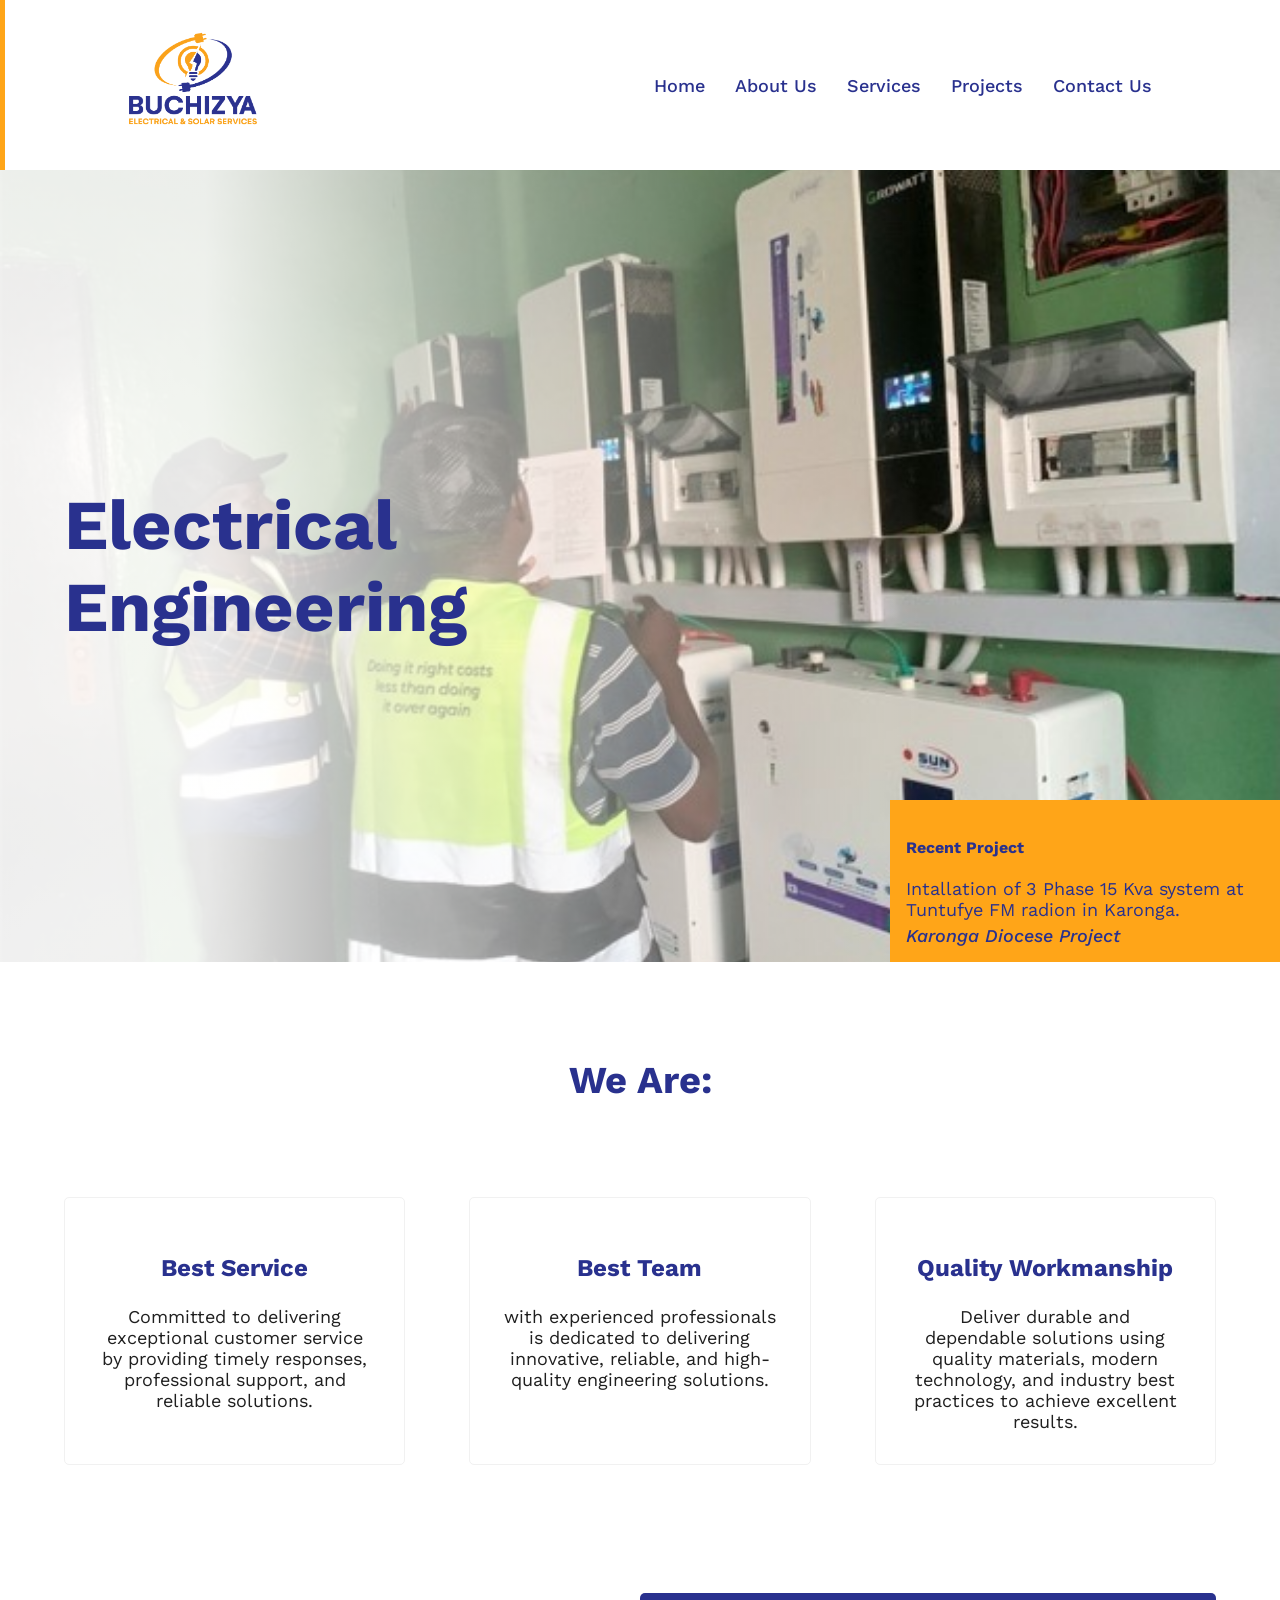
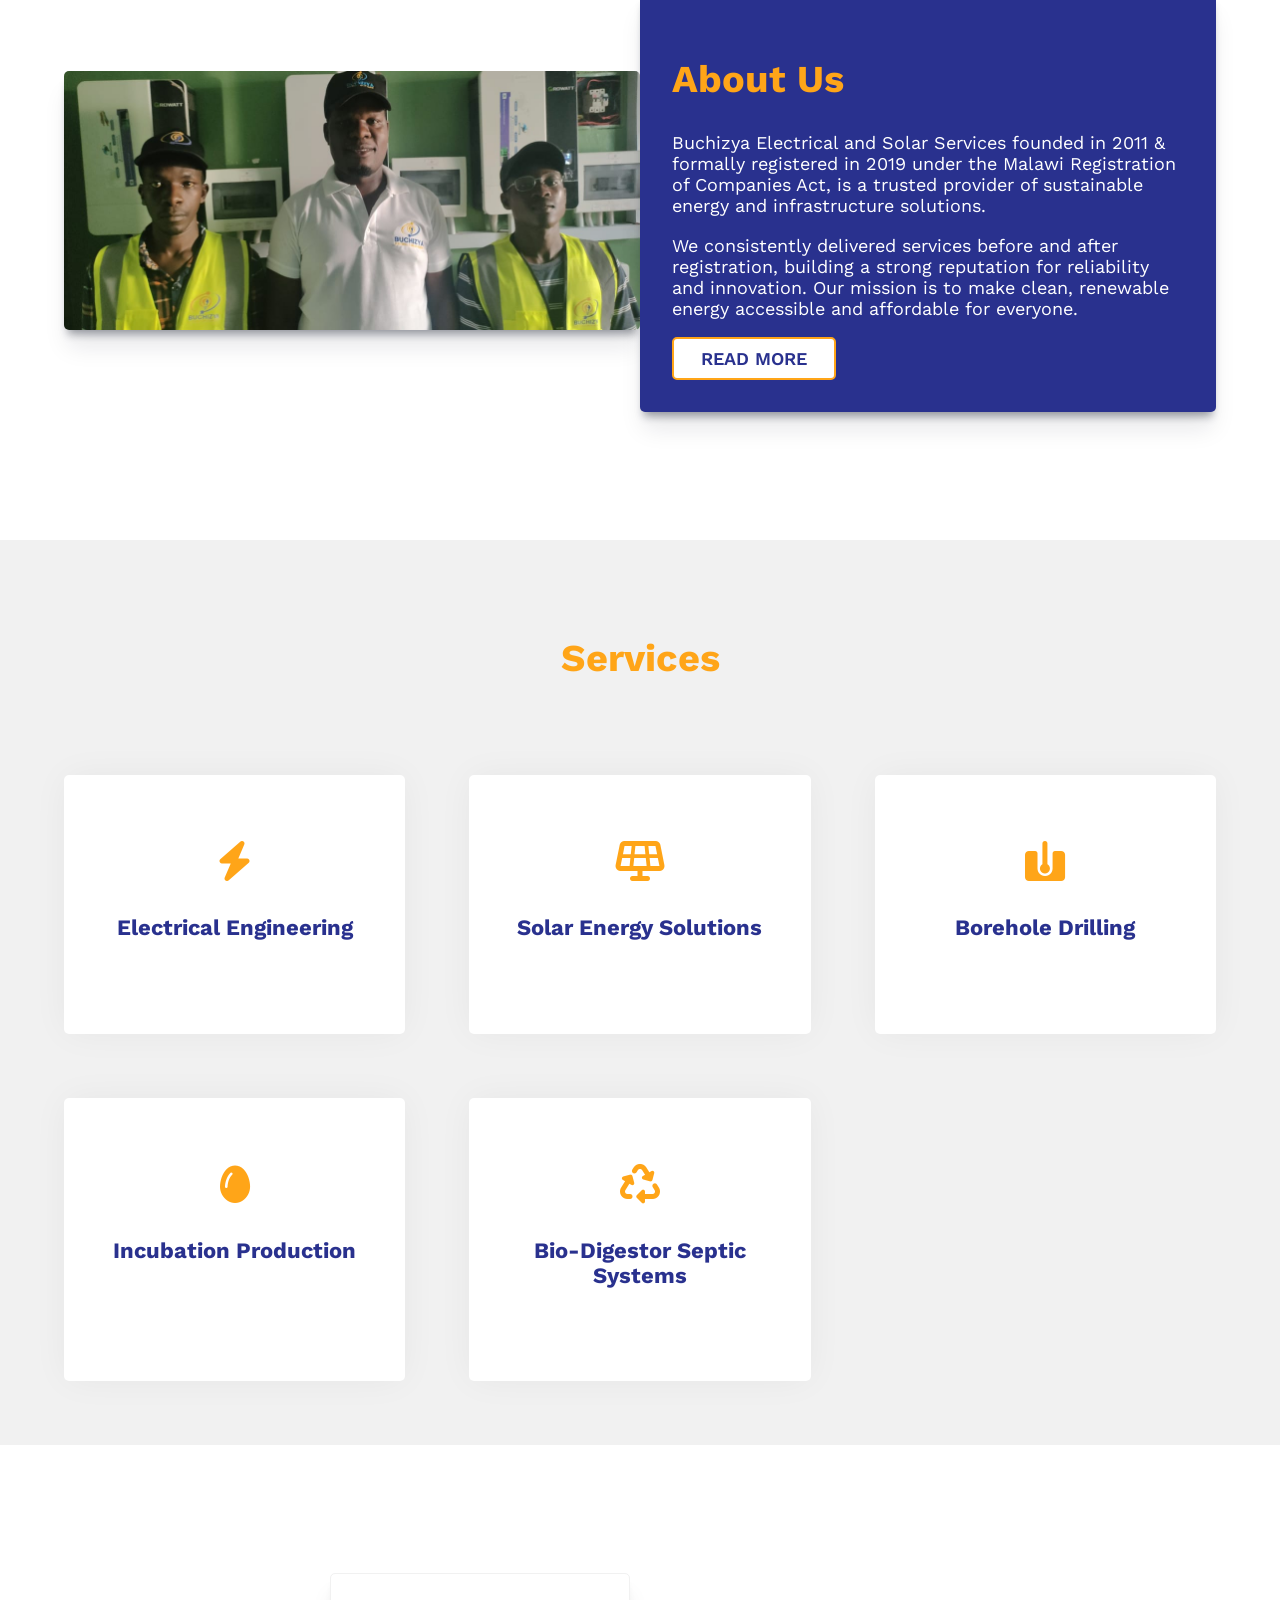
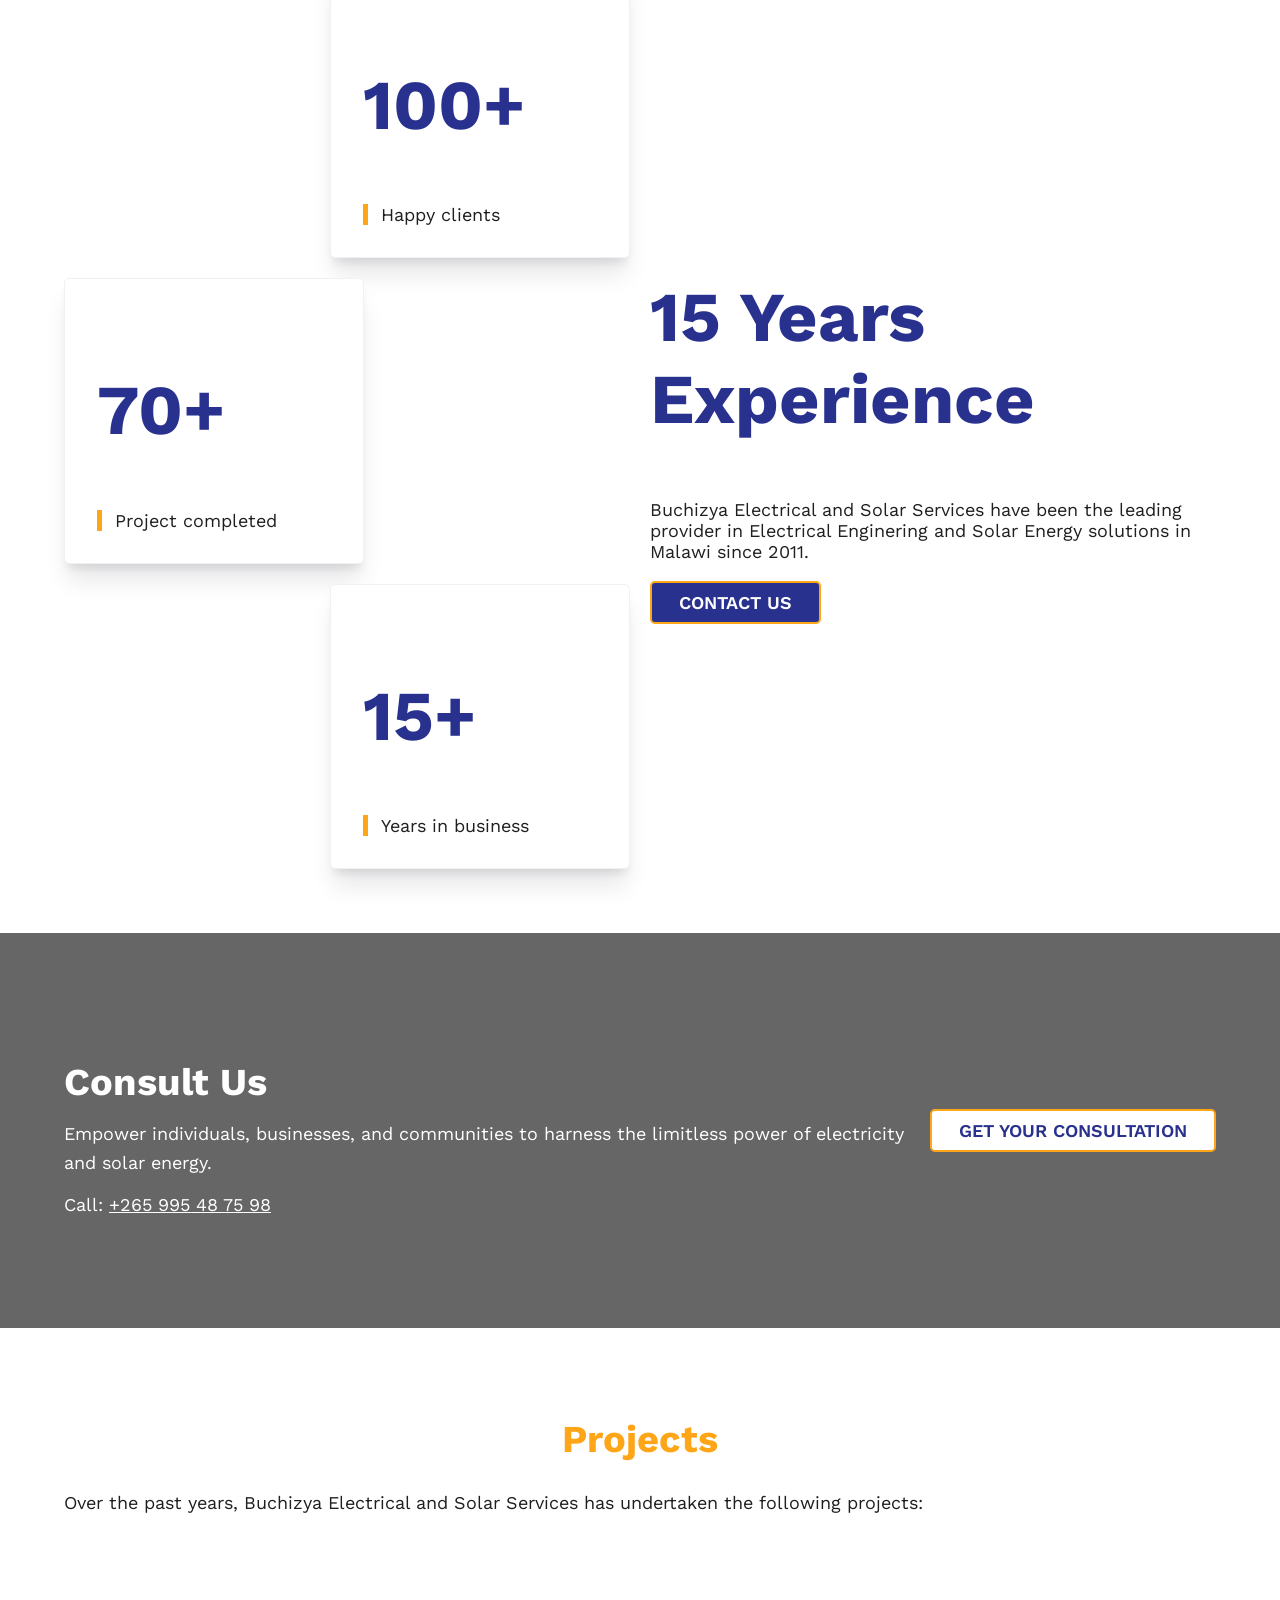
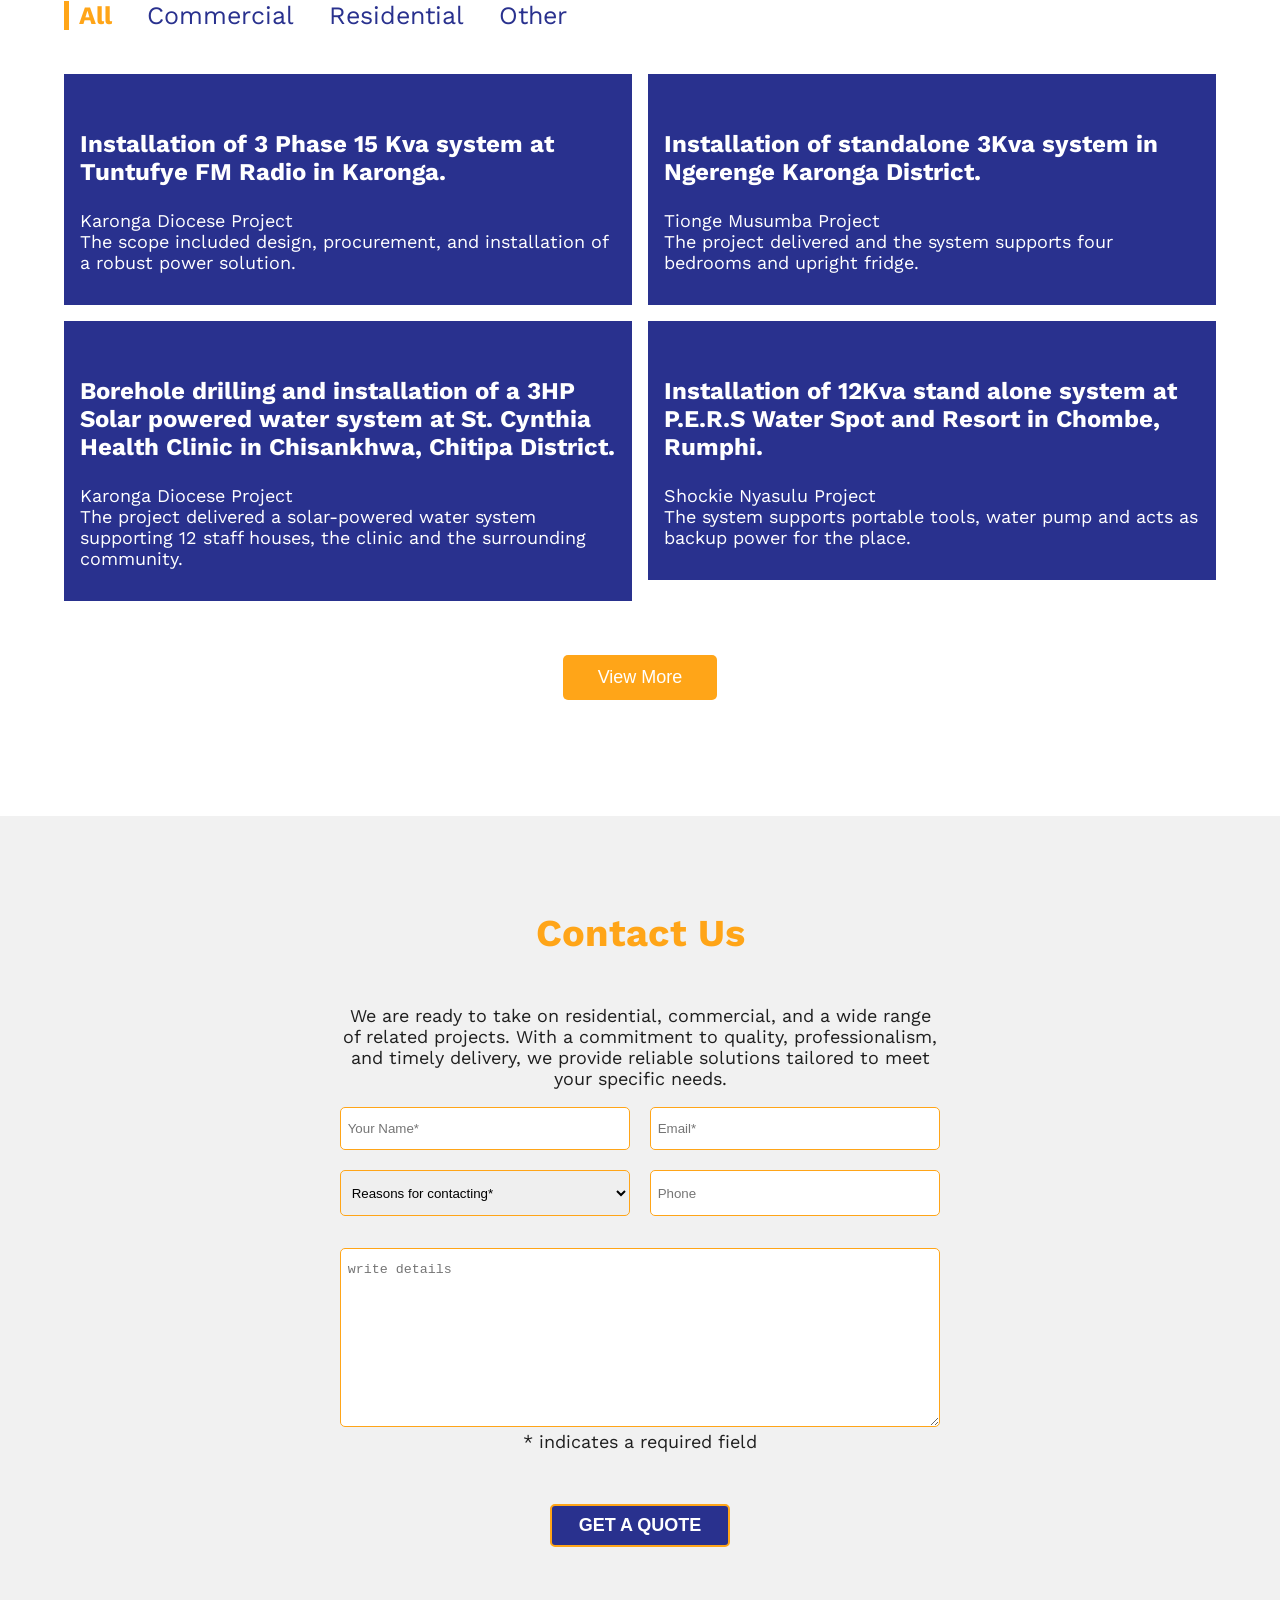
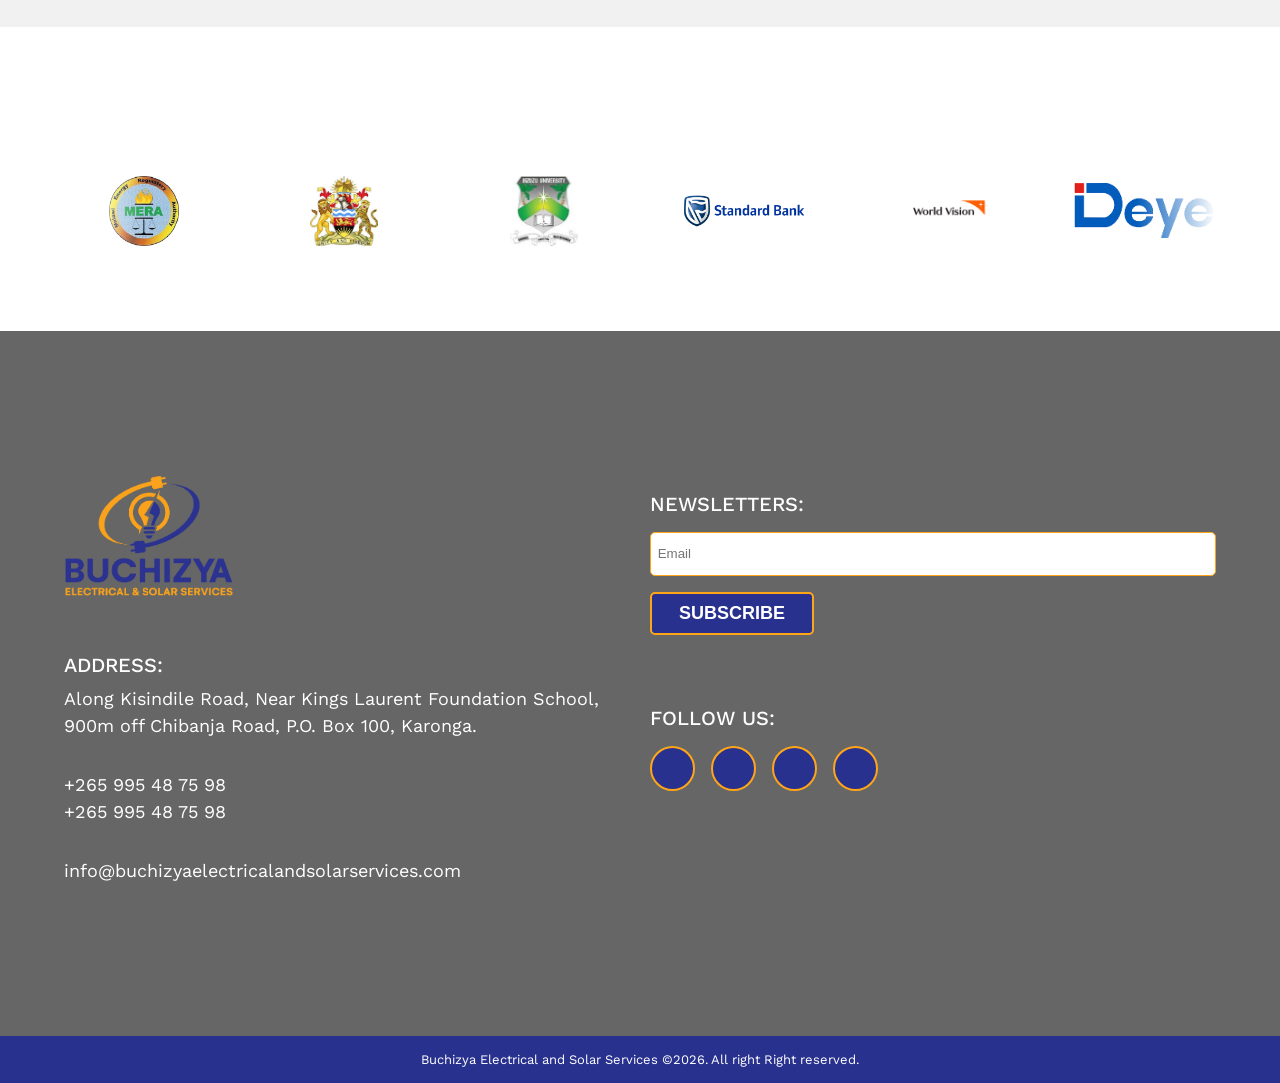
==== index.html @ ca9af5cb "thenth commit" ====
<!DOCTYPE html>
<html lang="en">
<head>
    <meta charset="UTF-8">
    <meta name="viewport" content="width=device-width, initial-scale=1.0">
    <title>Buchizya Electrical and Solar Services</title>
    <link rel="stylesheet" href="css/style.css">
    <link rel="stylesheet" href="https://cdn.jsdelivr.net/npm/swiper@11/swiper-bundle.min.css">
    <link href="https://cdn.jsdelivr.net/npm/remixicon@4.9.0/fonts/remixicon.css" rel="stylesheet">
    <link rel="stylesheet" href="https://cdnjs.cloudflare.com/ajax/libs/font-awesome/6.7.2/css/all.min.css">
   
</head>
<body>
    <!------------------------------------------ NAVIGATION ------------------------------------------------------>
    <header class="row container">
        <a href="#" class="logo">
            <img src="images/logos/Data logo 5.png" alt="Logo">
        </a>

        <div class="toggleMenu" onclick="toggleMenu()"></div>

        <nav class="navigation">
            <ul>
                <li><a href="#home" onclick="toggleMenu()">Home</a></li>
                <li><a href="about.html" onclick="toggleMenu()">About Us</a></li>
                <li><a href="#service" onclick="toggleMenu()">Services</a></li>
                <li><a href="#projects" onclick="toggleMenu()">Projects</a></li>
                <li><a href="#contacts" onclick="toggleMenu()">Contact Us</a></li>
            </ul>
        </nav>
    </header>

    <!---------------------------------------------- HOME ------------------------------------------------------>
    <section class="home swiper mySwiper">
        <div class="swiper-wrapper">
            <div class="swiper-slide">
                <div class="container row">
                    <h1>Electrical Engineering</h1>
                    <div class="row">
                        <div>
                            <h4>Recent Project</h4>
                            <p>Intallation of 3 Phase 15 Kva system at Tuntufye FM radion in Karonga.</p>
                            <p class="client">Karonga Diocese Project </p>
                        </div>
                    </div>
                </div>
            </div>
            <div class="swiper-slide">
                <div class="container row">
                    <h1>Solar Energy Solutions</h1>
                    <div class="row">
                        <div>
                            <h4>Recent Project</h4>
                            <p>Installation of 5kva, back up system at LUSUBIRO Community care Karonga st. Marrys. </p><br>
                            <p class="client">LUSUBIRO community care Project</p>
                        </div>
                    </div>
                </div>
            </div>
            <div class="swiper-slide">
                <div class="container row">
                    <h1>Borehole Drilling</h1>
                    <div class="row">
                        <div>
                            <h4>Recent Project </h4>
                            <p>
                                Borehole drilling and installed a 3HP Solar powered water system at st. Cynthia health 
                                clinic in chisankhwa, Chitipa district
                            </p><br>
                            <p class="client">Karonga Diocese Project </p>
                        </div>
                    </div>
                </div>
            </div>
            <div class="swiper-slide">
                <div class="container row">
                    <h1>Incubator Production</h1>
                    <div class="row">
                        <div>
                            <h4>Incubator programmed, Tested and Verified in Chitipa, Kapoka.</h4>
                            <p></p>
                        </div>
                    </div>
                </div>
            </div>
            <div class="swiper-slide">
                <div class="container row">
                    <h1>Bio-Digestor Septic System</h1>
                    <div class="row">
                        <div>
                            <h4>Installation of Bio-Digester Septic System in Chitipa district</h4>
                            <p class="client">Professor Mwakipenda house project</p>
                        </div>
                    </div>
                </div>
            </div>
        </div>
        <!--
        <div class="home-arrow row">
            <div class="swiper-button-prev">
                <i class="ri-arrow-left-line"></i>
                Back
            </div>
            <div class="swiper-button-next">
                Next
                <i class="ri-arrow-right-line"></i>
            </div>
        </div>
        -->
    </section>

    <!------------------------------------------- What We Are ------------------------------------------------------>
    <section class="weAre container">
        <h2 style="color: var(--c-brand-blue);">We Are:</h2>
        <div class="weAre-cards colunm">
            <div class="we-card">
                <i class="ri-service-line weAre-icon" ></i>
                <h3>Best Service</h3>
                <p>
                    Committed to delivering exceptional customer service by providing timely responses, 
                    professional support, and reliable solutions.
                </p>
            </div>
            <div class="we-card">
                <i class="ri-group-line weAre-icon"></i>
                <h3>Best Team</h3>
                <p>
                    with experienced professionals is dedicated to delivering innovative, reliable, and high-quality 
                    engineering solutions.
                </p>
            </div>
            <div class="we-card">
                <i class="ri-signal-wifi-line weAre-icon"></i>
                <h3>Quality Workmanship</h3>
                <p>
                    Deliver durable and dependable solutions using quality materials, modern technology, and industry 
                    best practices to achieve excellent results.
                </p>
            </div>
        </div>
    </section>

    <!------------------------------------------------- About ------------------------------------------------------>
    <section class="about colunm container" id="about">
        <div class="about-img"><img src="images/Projects/bore.jpg" alt=""></div>
        <div class="about-content">
            <h2 style="text-align: left;">About Us</h2>
            <p>
                Buchizya Electrical and Solar Services founded in 2011 & formally registered in 2019 under the Malawi 
                Registration of Companies Act, is a trusted provider of sustainable energy and infrastructure solutions.
            </p><br>
            <p>
                We consistently delivered services before and after registration, building a strong reputation for 
                reliability and innovation. Our mission is to make clean, renewable energy accessible and affordable for 
                everyone.
            </p>
                <a href="about.html" class="page-btn">Read More</a>
        </div>
    </section>

    <!---------------------------------------------- Services ------------------------------------------------------>
    <section class="service" id="service">
        <div class="container">
            <h2>Services</h2>
            <div class="service-cards colunm">
                <a href="#" class="s-card">
                    <div class="icon">
                        <i class="fa-solid fa-bolt service-icon"></i>
                    </div>
                    <h4>Electrical Engineering</h4>
                </a>
                 <a href="#" class="s-card">
                    <div class="icon">
                        <i class="fa-solid fa-solar-panel"></i>
                    </div>
                    <h4>Solar Energy Solutions</h4>
                </a>
                 <a href="#" class="s-card">
                    <div class="icon">
                        <i class="fa-solid fa-bore-hole"></i>
                    </div>
                    <h4>Borehole Drilling</h4>
                </a>
                 <a href="#" class="s-card">
                    <div class="icon">
                        <i class="fa-solid fa-egg"></i>
                    </div>
                    <h4>Incubation Production</h4>
                </a>
                 <a href="#" class="s-card">
                    <div class="icon">
                        <i class="fa-solid fa-recycle"></i>
                    </div>
                    <h4>Bio-Digestor Septic Systems</h4>
                </a>
            </div>
        </div>
    </section>

    <!---------------------------------------------- Experience ------------------------------------------------------>
    <section class="experience row flex container">
        <div class="experience-cards row">
            <div class="e-card">
                <h1>100+</h1>
                <p>Happy clients</p>
            </div>
            <div class="e-card">
                <h1>70+</h1>
                <p>Project completed</p>
            </div>
            <div class="e-card">
                <h1>15+</h1>
                <p>Years in business</p>
            </div>
        </div>
        <div class="experience-content">
            <h1>15 Years Experience</h1>
            <p>
                Buchizya Electrical and Solar Services have been the leading provider in Electrical Enginering and Solar 
                Energy solutions in Malawi since 2011.
            </p><br>
            <a href="#contact" class="page-btn-2">Contact Us</a>
        </div>
    </section>
    
    <!---------------------------------------------- subscribe ------------------------------------------------------>
    <section class="subscribe">
        <div class="container row subscribe-wrapper">
            <div class="subscribe-content">
                <h2 style="text-align: left;">Consult Us</h2>
                <p>
                    Empower individuals, businesses, and communities to harness the limitless power of electricity and 
                    solar energy.
                </p>
                <p>
                    Call: <a href="tel:+265995487598">+265 995 48 75 98</a>
                </p>
            </div>

            <a href="#contact" class="page-btn btn-active">
                Get Your Consultation
            </a>
        </div>
    </section>

    <!-------------------------------------------------- PROJECTS ----------------------------------------------------->
    <section class="projects container" id="projects">
        <br><br><br>
        <h2>Projects</h2>
        <p>
            Over the past years, Buchizya Electrical and Solar Services has undertaken the following projects:
        </p>
        <div class="project-filter-slider row">
            <div class="filter row">
                <div class="filter-btn btn-active" data-cat="all">All</div>
                <div class="filter-btn" data-cat="commercial">Commercial</div>
                <div class="filter-btn" data-cat="residential">Residential</div>
                <div class="filter-btn" data-cat="other">Other</div>
            </div>
            <div class="project-slider">
                <div class="project-grid">
                    <!-- PROJECT 1 -->
                    <div class="project-column colunm" data-type="residential">
                        <a href="#" class="p-card">
                            <div class="slide-img row">
                                <img src="images/projects/diocese.jpg" alt="">
                            </div>
                            <div class="slide-content">
                                <h3>
                                    Installation of 3 Phase 15 Kva system at Tuntufye FM Radio in Karonga.
                                </h3>
                                <p>Karonga Diocese Project</p>
                                <p>
                                    The scope included design, procurement, and installation of a robust power solution.
                                </p>
                            </div>
                        </a>

                        <a href="#" class="p-card">
                            <div class="slide-img row">
                                <img src="images/projects/bolehole.jpg" alt="">
                            </div>
                            <div class="slide-content">
                                <h3>
                                    Borehole drilling and installation of a 3HP Solar powered water system at St. Cynthia Health Clinic in Chisankhwa, Chitipa District.
                                </h3>
                                <p>Karonga Diocese Project</p>
                                <p>
                                    The project delivered a solar-powered water system supporting 12 staff houses, the clinic and the surrounding community.
                                </p>
                            </div>
                        </a>
                    </div>
                    <!-- PROJECT 2 -->
                    <div class="project-column colunm" data-type="commercial">
                        <a href="#" class="p-card">
                            <div class="slide-img row">
                                <img src="images/projects/backup.jpg" alt="">
                            </div>
                            <div class="slide-content">
                                <h3>
                                    Installation of standalone 3Kva system in Ngerenge Karonga District.
                                </h3>
                                <p>Tionge Musumba Project</p>
                                <p>
                                    The project delivered and the system supports four bedrooms and upright fridge.
                                </p>
                            </div>
                        </a>

                        <a href="#" class="p-card">
                            <div class="slide-img row">
                                <img src="images/projects/tionge.jpg" alt="">
                            </div>
                            <div class="slide-content">
                                <h3>
                                    Installation of 12Kva stand alone system at P.E.R.S Water Spot and Resort in Chombe, Rumphi.
                                </h3>
                                <p>Shockie Nyasulu Project</p>
                                <p>
                                    The system supports portable tools, water pump and acts as backup power for the place.
                                </p>
                            </div>
                        </a>
                    </div>

                    <!-- PROJECT 3 HIDDEN -->
                    <div class="project-column colunm hidden-project" data-type="residential">
                        <a href="#" class="p-card">
                            <div class="slide-img row">
                                <img src="images/projects/wenya.jpg" alt="">
                            </div>
                            <div class="slide-content">
                                <h3>
                                    Installation of 10Kva stand alone system at Mukule Primary School in Chitipa.
                                </h3>
                                <p>Karonga Diocese Project</p>
                                <p>
                                    The system supports the primary school campus including five teacher houses, fans and refrigerators.
                                </p>
                            </div>
                        </a>

                        <a href="#" class="p-card">
                            <div class="slide-img row">
                                <img src="images/projects/wenya2.jpg" alt="">
                            </div>
                            <div class="slide-content">
                                <h3>
                                    Installation of 3Kva backup system at Wenya Secondary School.
                                </h3>
                                <p>Wenya Secondary School Project</p>
                                <p>
                                    The system supports the classrooms, library and computer lab, aiding uninterrupted studies.
                                </p>
                            </div>
                        </a>
                    </div>

                    <!-- PROJECT 4 HIDDEN -->
                    <div class="project-column colunm hidden-project" data-type="commercial">
                        <a href="#" class="p-card">
                            <div class="slide-img row">
                                <img src="images/projects/install.jpg" alt="">
                            </div>
                            <div class="slide-content">
                                <h3>
                                    Installation of 2HP water powered system in Wiliro, Karonga.
                                </h3>
                                <p>Karonga District Council Project</p>
                                <p>
                                    The system supports the Community Police Unit and one staff house.
                                </p>
                            </div>
                        </a>

                        <a href="#" class="p-card">
                            <div class="slide-img row">
                                <img src="images/projects/solar2.jpg" alt="">
                            </div>
                            <div class="slide-content">
                                <h3>
                                    Installation of 2HP solar powered water system at Ngerenge Health Centre in Karonga.
                                </h3>
                                <p>Karonga District Council Project</p>
                                <p>
                                    The system supports the Health Centre and two staff houses.
                                </p>
                            </div>
                        </a>

                    </div>
                </div>
                <!-- VIEW MORE BUTTON -->
                <button class="view-more-btn" id="viewMoreBtn">
                    View More
                </button>
            </div>
        </div>
    </section>
    
    <!---------------------------------------------- CONTACT ------------------------------------------------------>
    <section class="contact" id="contact">
        <div class="container">
            <div class="contact-content">
                <h2>Contact Us</h2>
                <p>
                    We are ready to take on residential, commercial, and a wide range of related projects. With a 
                    commitment to quality, professionalism, and timely delivery, we provide reliable solutions tailored 
                    to meet your specific needs.
                </p>
                <form action="">
                    <div class="form row">
                        <input type="text" name="name" id="name" placeholder="Your Name*" required>
                        <input type="email" name="email" id="email" placeholder="Email*" required>
                        <select name="" id="">
                            <option value="0">Reasons for contacting*</option>
                            <option value="1">Electrical Engineering</option>
                            <option value="2">Solar Energy Solution</option>
                            <option value="3">Borehole Drilling</option>
                            <option value="5">Incubator Production</option>
                            <option value="4">Bio-Digestor Septic Systems</option>
                        </select>
                        <input type="tel" name="phone" id="phone" placeholder="Phone">
                    </div>
                    <div>
                        <textarea name="details" cols="30" rows="10" id="details" placeholder="write details"></textarea>
                        <p>* indicates a required field</p>
                    </div>
                    <button type="submit" id="talk-btn" class="page-btn-2">Get a Quote</button>
                </form>
            </div>
        </div>
    </section>

    <!----------------------------------------------------- PARTNERS ----------------------------------------->
    <div id="partners" class="section-padding">
        <div class="container">
            <div class="logos-slider">
                <div class="overflow">
                    <div class="logos-wrapper">
                        <div class="logo-item">
                            <img src="images/logos/mera.jpg" class="img-fluid" alt="">
                        </div>
                        <div class="logo-item">
                            <img src="images/logos/malawi.jpg" class="img-fluid" alt="">
                        </div>
                        <div class="logo-item">
                            <img src="images/logos/mzuni.jpg" class="img-fluid" alt="">
                        </div>
                        <div class="logo-item">
                            <img src="images/logos/Standard-Bank.png" class="img-fluid" alt="">
                        </div>
                        <div class="logo-item">
                            <img src="images/logos/worldvision.jpg" class="img-fluid" alt="">
                        </div>
                        <div class="logo-item">
                            <img src="images/logos/dede.png" class="img-fluid" alt="">
                        </div>
                        <div class="logo-item">
                            <img src="images/logos/growatt.png" class="img-fluid" alt="">
                        </div>
                        <div class="logo-item">
                            <img src="images/logos/kwathu-logo.jpg" class="img-fluid" alt="">
                        </div>
                        <div class="logo-item">
                            <img src="images/logos/havells.png" class="img-fluid" alt="">
                        </div>
                        <div class="logo-item">
                            <img src="images/logos/must.png" class="img-fluid" alt="">
                        </div>
                        <div class="logo-item">
                            <img src="images/logos/svolt.png" class="img-fluid" alt="">
                        </div>
                        <div class="logo-item">
                            <img src="images/logos/elicity.jfif" class="img-fluid" alt="">
                        </div>
                        <div class="logo-item">
                            <img src="images/logos/cm.jfif" class="img-fluid" alt="">
                        </div>
                        <div class="logo-item">
                            <img src="images/logos/growtech.jfif" class="img-fluid" alt="">
                        </div>
                        <div class="logo-item">
                            <img src="images/logos/sun.jfif" class="img-fluid" alt="">
                        </div>
                    </div>
                </div>
            </div>
        </div>
    </div>

    <!---------------------------------------------- Footer --------------------------------------------------------->
    <footer>
        <div class="footer row flex container">
            <div class="footer-details row">
                <ul>
                    <li>
                        <h5>Address:</h5>
                        <p>Along Kisindile Road, Near Kings Laurent Foundation School, 900m off Chibanja Road, P.O. Box 100, Karonga.</p>
                    </li>

                    <li>
                        <i class="ri-phone-line footer-icon"></i>
                        <div>
                            <p>+265 995 48 75 98</p>
                            <p>+265 995 48 75 98</p>
                        </div>
                    </li>

                    <li>
                        <i class="ri-mail-line footer-icon"></i>
                        <p>info@buchizyaelectricalandsolarservices.com</p>
                    </li>
                </ul>
                <a href="#" class="logo"><img src="images/logos/Data logo 5.png" alt=""></a>
            </div>
            <div class="footer-content">
                <h5>Newsletters:</h5>
                <form action="">
                    <input type="email" name="email" placeholder="Email">
                    <button type="submit" id="footer-btn" class="page-btn-2">Subscribe</button>
                </form><br><br>

                <h5>Follow Us:</h5>
                <div class="media-links">
                    <a href="https://www.facebook.com/share/17kDkGrGMs/?mibextid=wwXIfr">
                        <i class="ri-facebook-fill"></i>
                    </a>
                    <a href="https://www.instagram.com/buchizyaelectricalss?igsh=OWc2ZWJ5YXkzb25p">
                        <i class="ri-instagram-line"></i>
                    </a>
                    <a href="#">
                        <i class="ri-twitter-x-line"></i>
                    </a>
                    <a href="#">
                        <i class="ri-linkedin-fill"></i>
                    </a>
                </div>
            </div>
        </div>
    </footer>
    
    <div class="copy-right">
        <div class="container">
            <p>Buchizya Electrical and Solar Services &copy;2026. All right Right reserved.</p>
        </div>
    </div>

    <script>
        // VIEW MORE / VIEW LESS PROJECTS
        document.addEventListener("DOMContentLoaded", function () {
            const viewMoreBtn = document.getElementById("viewMoreBtn");
            const hiddenProjects = document.querySelectorAll(".hidden-project");
            let isExpanded = false;
            viewMoreBtn.addEventListener("click", function () {
                if (isExpanded) {
                    // Hide projects again
                    hiddenProjects.forEach(function(project){
                        project.style.display = "none";
                    });
                    viewMoreBtn.textContent = "View More";
                    isExpanded = false;
                } else {
                    // Show hidden projects
                    hiddenProjects.forEach(function(project){
                        project.style.display = "flex";
                    });
                    viewMoreBtn.textContent = "View Less";
                    isExpanded = true;
                }
            });
        });
    </script>
    <script>
    </script>
    <script>
        document.getElementById("talk-btn").addEventListener("click", function (e) {
            e.preventDefault();
            // Your code here
        });
    </script>
    <script>
        document.getElementById("footer-btn").addEventListener("click", function (e) {
            e.preventDefault();
            // Your code here
        });
    </script>
    <script>
        document.querySelectorAll(".s-card").forEach(card => {
            card.addEventListener("click", function(e){
                e.preventDefault();
            });
        });
    </script>

    <script src="https://cdn.jsdelivr.net/npm/swiper@11/swiper-bundle.min.js"></script>
    <script src="js/javascript.js"></script>

</body>
</html>
---- css/style.css ----
@import url('https://fonts.googleapis.com/css2?family=Barlow+Condensed:ital,wght@0,100;0,200;0,300;0,400;0,500;0,600;0,700;0,800;0,900;1,100;1,200;1,300;1,400;1,500;1,600;1,700;1,800;1,900&family=Lato:ital,wght@0,100;0,300;0,400;0,700;0,900;1,100;1,300;1,400;1,700;1,900&family=Poppins:ital,wght@0,100;0,200;0,300;0,400;0,500;0,600;0,700;0,800;0,900;1,100;1,200;1,300;1,400;1,500;1,600;1,700;1,800;1,900&family=Roboto+Condensed:ital,wght@0,100..900;1,100..900&family=Work+Sans:ital,wght@0,100..900;1,100..900&display=swap');

:root {
    --c-brand-blue: #29318e;
    --c-brand-orange: #ffa518;
    --c-light-dark: #f1f1f1;
    --c-body: #1f1f1f;
    --c-white: #fff;
    --box-shadow: 0px 5px 15px rgb(228, 228, 228);
    --transition: all 0.5s ease;
}
*,
*::before,
*::after {
    box-sizing: border-box;
}
html {
    scroll-behavior: smooth;
}
body {
    font-family: 'Work Sans', sans-serif;
    font-weight: 400;
    margin: 0;
}
img {
    max-width: 100%;
    width: 100%;
}
h1, 
h2, 
h3, 
h4, 
h5, 
h6 {
    font-weight: 700;
}
h1, 
h3, 
h4, 
h5, 
h6 {
    color: var(--c-brand-blue);
}
h2 {
    color: var(--c-brand-orange);
    font-size: clamp(27px, 5vw, 38px);
}
h1 {
    font-size: clamp(40px, 10vw, 70px);
}
h3 {
    font-size: 24px;
}
p {
    font-size: 18px;
    color: var(--c-body);
    margin: 0;
}
a {
    display: inline-block;
    text-decoration: none;
    transition: 0.3s ease-in-out;
}
ul {
    margin: 0;
    padding: 0;
    list-style: none;
}
.row {
    display: flex;
}
.flex {
    flex-wrap: wrap;
    gap: clamp(2em, 5vw, 5em);
}
.flex>* {
    flex: 1 1 25em;
}
.colunm {
    display: grid;
}
.container {
    max-width: 90%;
    margin: 0 auto;
}

/*============================================== NAVIGATION ==================================================*/
header {
    align-items: center;
    justify-content: space-between;
    gap: 2em;
    padding: 2em 0;
}
header .logo {
    width: 130px;
    height: 130px;
}
nav ul {
    align-items: center;
    gap: 2em;
}
.navigation ul li a{
    font-weight:500;
    color: var(--c-brand-blue) !important;
    font-size:18px;
    text-transform:capitalize;
    text-decoration:none;
}

.navigation ul li a:hover{
    color: var(--c-brand-orange) !important;
}

/*============================================== HOME ==================================================*/
.home .swiper-slide:nth-child(1) {
    background: linear-gradient(
        90deg,
        rgba(255,255,255,.9) 16%,
        rgba(255,255,255,0) 72%
    ),
    url("../images/Projects/diocese.jpg") center/cover no-repeat;
}
.home .swiper-slide:nth-child(2) {
    background: linear-gradient(
        90deg,
        rgba(255,255,255,.9) 16%,
        rgba(255,255,255,0) 72%
    ),
    url("../images/Projects/solar3.jpg") center/cover no-repeat;
}
.home .swiper-slide:nth-child(3) {
    background: linear-gradient(
        90deg,
        rgba(255,255,255,.9) 16%,
        rgba(255,255,255,0) 72%
    ),
    url("../images/Projects/boreh.jpg") center/cover no-repeat;
}
.home .swiper-slide:nth-child(4) {
    background: linear-gradient(
        90deg,
        rgba(255,255,255,.9) 16%,
        rgba(255,255,255,0) 72%
    ),
    url("../images/Projects/incubator.jpg") center/cover no-repeat;
}
.home .swiper-slide:nth-child(5) {
    background: linear-gradient(
        90deg,
        rgba(255,255,255,.9) 16%,
        rgba(255,255,255,0) 72%
    ),
    url("../images/Projects/sep.jpg") center/cover no-repeat;
}
.home .container {
    align-items: center;
    min-height: calc(100vh - 108px);
}
.home h1 {
    max-width: 550px;
}
.home .container .row {
    position: absolute;
    right: 0;
    bottom: 0;
    width: 100%;
    max-width: 390px;
    background: var(--c-brand-orange);
    padding: 1em 1em;
    text-align: center;
}
.home .container .row p {
    text-align: left;
    color: var(--c-brand-blue);
}
.home .container .row h4 {
    text-align: left;
}

.home .container .row p.client {
    font-weight: 500;
    font-style: italic;
    padding-top: 5px;
}

/* Prevent horizontal scrolling */
html,
body{
    overflow-x:hidden;
}

/* Header */
header{
    display:flex;
    justify-content:space-between;
    align-items:center;
    width:100%;
    padding:20px 5%;
    position:relative;
    z-index:1000;
}

/* Logo */
.logo img{
    max-width:170px;
    height:auto;
}

/* Desktop Menu */
.navigation{
    display:flex;
}

.navigation ul{
    display:flex;
    gap:30px;
    list-style:none;
}

.navigation ul li a{
    text-decoration:none;
    color:#000;
    font-weight:500;
}

/* Hide menu button on desktop */
.toggleMenu{
    display:none;
}

@media (min-width:1300px){
    .container{
        max-width:1215px;
        margin:auto;
    }
}

/* ================= MOBILE ================= */

@media (max-width:900px){

    /* Header */
    header{
        padding:15px 20px;
    }

    /* Menu Button */
    .toggleMenu{
        display:block;
        width:35px;
        height:35px;
        cursor:pointer;

        background:url("../images/Icons/menu.svg") center center/30px no-repeat;

        position:relative;
        z-index:1001;
    }

    /* Close Button */
    .toggleMenu.active{
        position:fixed;
        top:20px;
        right:20px;
        color: var(--c-brand-blue);
        background:url("../images/Icons/close.svg") center center/25px no-repeat;
    }

    /* Mobile Menu */
    .navigation{
        position:fixed;
        top:0;
        left:-100%;
        width:100%;
        height:100vh;

        display:flex;
        justify-content:center;
        align-items:center;

        background:#fff;

        transition:0.4s ease;
        z-index:999;
    }

    /* Show Menu */
    .navigation.active{
        left:0;
    }

    /* Menu Items */
    .navigation ul{
        display:flex;
        flex-direction:column;
        justify-content:center;
        align-items:center;
        gap:30px;
        padding:0;
        margin:0;
    }

    .navigation ul li{
        list-style:none;
    }

    .navigation ul li a{
        font-size:1.4rem;
        color:#000;
        text-decoration:none;
        font-weight:600;
    }

    .navigation ul li a:hover{
        color:#0077ff;
    }
    .home .container .row{
        max-width: 250px; 
        padding: 0.6rem 0.8rem; 
        bottom: 0;        
    }

    .home .container .row h4{
        font-size: 1rem;
        margin-bottom: 0.4rem;
    }

    .home .container .row p{
        font-size: 0.85rem;
        line-height: 1.4;
        margin: 0;
    }

    .home .container .row br{
        display: none;
    }
}

/*============================================== MEDIA ==================================================*/
/*
@media screen and (min-width:1300px){
    .container {
        max-width: 1215px;
    }
}
@media screen and (max-width:900px){
    .toggleMenu  {
        background-image: url(../images/Icons/menu.svg);
        background-position: center;
        background-repeat: no-repeat;
        background-size: 30px;
        width: 30px;
        height: 30px;
        z-index: 1000;
        transition: background-size 0.3s ease-in-out;
    }
    .toggleMenu.active {
        position: fixed;
        right: 5%;
        background-image: url(../images/Icons/close.svg);
        background-size: 25px;
    }
    .navigation {
        position: absolute;
        inset: 0;
        min-height: 0;
        opacity: 0;
        flex-direction: column;
        justify-content: center;
        transform: scale(0);
    }
    
    .navigation.active {
        position: fixed;
        min-height: 100%;
        opacity: 1;
        background: var(--c-white);
        z-index: 999;
        transform: scale(1);
    }
    nav ul{
        flex-direction: column;
    }
}
*/
/*============================================== Reputaion ==================================================*/
.weAre, 
.project {
    padding: 4em 0;
}
.weAre, .service h2{
    text-align: center;
}
.weAre-cards, 
.service-cards {
    grid-template-columns: repeat(auto-fit, minmax(300px, 1fr));
    gap: clamp(2em, 5vw, 5em);
    padding-top: 4em;
}
.weAre p{
    color: var(--c-body);
}
.weAre h3 {
    color: var(--c-brand-blue);
}
.weAre-icon{
    font-size: 40px; 
    color: var(--c-brand-orange);
}
.we-card {
    background: var(--c-white);
    padding: 2rem;
    border: 1px solid var(--c-light-dark);
    border-radius: 5px;
}

/*============================================== ABOUT ==================================================*/
.about {
     grid-template-columns: repeat(auto-fit, minmax(300px, 1fr));
     align-items: center;
     padding: 4em 0;
}
.about-img img, .about-content {
    box-shadow: 0px 20px 24px -4px rgba(17, 24, 39, 0.1), 0px 8px 8px -4px rgba(17, 24, 39, 0.4);
    border-radius: 5px;
}
.about-content {
    background: var(--c-brand-blue);
    padding: 2em;
}
.about-content a{
    margin-top: 1em;
}
.about-content p{
    color: var(--c-white);
}
.page-btn,
.page-btn.active:hover {
    font-weight: 600;
    font-size: 18px;
    color: var(--c-brand-blue);
    text-transform: uppercase;
    border: 2px solid var(--c-brand-orange);
    background: var(--c-white);
    padding: 0.5em 1.5em;
    cursor: pointer;
    border-radius: 5px;
}
.page-btn.active,
.page-btn:hover {
    background: transparent;
    color: var(--c-brand-orange);
}

/*============================================== SERVICE ==================================================*/
.service, 
.contact {
    background: var(--c-light-dark);
    padding: 4em 0;
    margin: 4em 0;
}
.contact p, 
h2 {
    text-align: center;
}
.contact .page-btn-2{
    display: block;
    margin: 1rem auto;
}
.s-card {
    padding: 4em 2em;
    text-align: center;
    box-shadow: 0px 0px 37px -2px rgba(17, 24, 39, 0.05);
    border-radius: 5px;
    background: var(--c-white);
}
.s-card:hover {
    background: var(--c-brand-blue);
    color: var(--c-white);
}
.s-card h4 {
    font-size: 22px;
}

.s-card:hover h4 {
    color: var(--c-white);
    font-size: 22px;
    font-weight: 600;
}
.service .icon {
    font-size: 40px;
    color: var(--c-brand-orange);
}
.s-card:hover .icon {
    color: var(--c-white);
}

/*============================================== EXPERIENCE ==================================================*/
.experience {
    align-items: center;
    flex-wrap: wrap-reverse;
    padding: 4em 0;
}
.experience-cards {
    flex-direction: column;
    gap: 4em;
}
.e-card {
    position: relative;
    border: 1px solid var(--c-light-dark);
    background: var(--c-white);
    padding: 2em;
    box-shadow: 0px 20px 24px -4px rgba(17, 24, 39, 0.1), 0px 8px 8px -4px rgba(17, 24, 30, 0.1);
    min-width: 300px;
    max-width: max-content;
    border-radius: 5px;
}
.e-card:nth-of-type(odd) {
    margin-left: auto;
}
.e-card::after {
    content: "";
    position: absolute;
    top: -50px;
    width: 80px;
    height: 80px;
    background-repeat: no-repeat;
    background-position: center;
    background-size: contain;
}
.e-card:nth-of-type(odd)::after {
    right: 0;
}
.e-card:nth-of-type(even)::after {
    left: 0;
}
.e-card p{
    position: relative;
    padding-left: 1em;
}
.e-card p::after {
    content: "";
    position: absolute;
    left: 0;
    top: 0;
    height: 100%;
    width: 5px;
    background: var(--c-brand-orange);
}
.experience-content {
    padding: 2em 0;
}
/*------ Page btn-2 ------*/
.page-btn-2,
.page-btn.active:hover {
    font-weight: 600;
    font-size: 18px;
    color: var(--c-white);
    background: var(--c-brand-blue);
    text-transform: uppercase;
    padding: 0.5em 1.5em;
    border: 2px solid var(--c-brand-orange);
    cursor: pointer;
    border-radius: 5px;
}
.page-btn-2:active,
.page-btn-2:hover {
    background: transparent;
    color: var(--c-brand-orange);
     border: 2px solid var(--c-brand-orange);
}

/*============================================== SUBSCRIBE ==================================================*/
.subscribe {
    background: linear-gradient(
        rgba(0,0,0,0.6),
        rgba(0,0,0,0.6)
    ),
    url("../images/projects/consult.jpg");

    background-position: center;
    background-repeat: no-repeat;
    background-size: cover;

    padding: 6rem 0;
}
/* Wrapper */
.subscribe-wrapper {
    display: flex;
    justify-content: space-between;
    align-items: center;
    gap: 2rem;
    flex-wrap: wrap;
}

/* Content */
.subscribe-content {
    flex: 1 1 500px;
}

.subscribe-content h2 {
    color: var(--c-white);
    margin-bottom: 1rem;
}

.subscribe-content p {
    color: var(--c-white);
    font-size: 18px;
    line-height: 1.6;
    margin-bottom: 0.8rem;
}

.subscribe-content a {
    color: var(--c-white);
    text-decoration: underline;
}

/* Button */
.subscribe-wrapper .page-btn {
    flex-shrink: 0;
}

/*================================================= Projects ===================================================*/
.project-filter-slider{
    gap: 4em;
    padding-top: 4em;
    flex-wrap: wrap;
}

.filter {
    gap: 1em;
    overflow-x: scroll;
    padding: 1.5em 0;
}

.filter div {
    position: relative;
    font-size: clamp(16px, 5vw, 25px);
    color: var(--c-brand-blue);
    padding-left: 0.6em;
    cursor: pointer;
}

.filter .btn-active {
    font-weight: 700;
    color: var(--c-brand-orange);
}

.btn-active::after {
    content: "";
    position: absolute;
    left: 0;
    top: 0;
    height: 100%;
    width: 5px;
    background: var(--c-brand-orange);
}


/* Removed Swiper slider - replaced with normal grid */

.project-slider {
    padding-bottom: 3.2em;
    width: 100%;
}

.project-grid {
    display: grid;
    grid-template-columns: repeat(2, 1fr);
    gap: 1em;
}

.project-column {
    display: flex;
    flex-direction: column;
    gap: 1em;
}


.d-none {
    display: none;
}


.slide-content {
    background: var(--c-brand-blue);
    padding: 2em 1em;
    transition: 0.3s ease-in-out;
}

.slide-content p, 
.slide-content h3 {
    color: var(--c-white);
}


.p-card:hover .slide-content {
    background: var(--c-brand-orange);
}


.slide-img {
    overflow: hidden;
}

.slide-img img{
    transition: 0.3s ease-in-out;
}

.p-card:hover img {
    transform: scale(1.2);
}
.hidden-project{
    display:none;
}
.view-more-btn:hover{
    background:var(--c-brand-blue);
}
.hidden-project{
    display:none;
}

.hidden-project.show-project{
    display:flex;
}
.view-more-btn{
    display:block;
    margin:3em auto 0;
    padding:12px 35px;
    background:var(--c-brand-orange);
    color:white;
    border:none;
    cursor:pointer;
    border-radius:5px;
    font-size:18px;
}
.hidden-project.show-project{
    display:flex;
    flex-direction:column;
}
/* Mobile view */

@media(max-width:768px){

    .project-grid{
        grid-template-columns: 1fr;
    }

}

/*=============================== CONTACT ==============================*/
.contact-content {
    text-align: left;
    max-width: 600px;
    margin: 0 auto;
}
.contact-content p {
    padding: 1em 0;
}
.form {
    flex-wrap: wrap;
    gap: 2em;
}
.form>* {
    flex: 1 1 15em;
}
form input,
form select, 
form textarea {
    padding: 1em 0.5em;
    width: 100%;
    border: 1px solid var(--c-brand-orange);
    border-radius: 5px;
}
form select option:checked {
    background: var(--c-brand-orange);
    color: var(--c-body);
}
.form+div{
    padding-top: 2em;
}
form p {
    text-align: left;
    padding: 0 0 2em 0 !important;
}
form input:focus,
form select:focus,
form textarea:focus {
    border: 2px solid var(--c-brand-orange); /* Your preferred color */
    outline: none; /* Removes the default black/blue outline */
    box-shadow: 0 0 5px rgba(255, 140, 0, 0.3); /* Optional glow */
}
/* ===========================
   PARTNERS SECTION
=========================== */

#partners {
    padding: 70px 0;
    background: #fff;
    overflow: hidden;
}

/* Slider container */
.logos-slider {
    width: 100%;
    overflow: hidden;
    position: relative;
}

/* Fade effect (optional) */
.logos-slider::before,
.logos-slider::after {
    content: "";
    position: absolute;
    top: 0;
    width: 80px;
    height: 100%;
    z-index: 2;
}

.logos-slider::before {
    left: 0;
    background: linear-gradient(to right, #fff, transparent);
}

.logos-slider::after {
    right: 0;
    background: linear-gradient(to left, #fff, transparent);
}

/* Overflow wrapper */
.overflow {
    overflow: hidden;
    width: 100%;
}

/* Logos row */
.logos-wrapper {
    display: flex;
    align-items: center;
    gap: 40px;
    width: max-content;
    animation: logoScroll 30s linear infinite;
}

/* Pause animation on hover */
.logos-wrapper:hover {
    animation-play-state: paused;
}

/* Logo item */
.logo-item {
    flex: 0 0 auto;
    display: flex;
    align-items: center;
    justify-content: center;
    width: 160px;
    height: 100px;
}

/* Images */
.logo-item img {
    max-width: 140px;
    max-height: 70px;
    width: auto;
    height: auto;
    object-fit: contain;
    transition: transform 0.3s ease;
}

.logo-item img:hover {
    transform: scale(1.08);
}

/* Infinite scrolling animation */
@keyframes logoScroll {
    from {
        transform: translateX(0);
    }
    to {
        transform: translateX(-50%);
    }
}

/* ===========================
   Responsive
=========================== */

@media (max-width: 992px) {
    .logo-item {
        width: 140px;
        height: 90px;
    }

    .logo-item img {
        max-width: 120px;
        max-height: 60px;
    }
}

@media (max-width: 768px) {
    .logos-wrapper {
        gap: 25px;
        animation-duration: 20s;
    }

    .logo-item {
        width: 120px;
        height: 80px;
    }

    .logo-item img {
        max-width: 100px;
        max-height: 50px;
    }
}

@media (max-width: 576px) {
    .logo-item {
        width: 100px;
        height: 70px;
    }

    .logo-item img {
        max-width: 80px;
        max-height: 40px;
    }
}

/*==================================================== FOOTER ==================================================*/
footer {
    background: linear-gradient(
        rgba(0,0,0,0.6),
        rgba(0,0,0,0.6)
    ),
    url("../images/projects/solar3.jpg");

    background-position: center;
    background-repeat: no-repeat;
    background-size: cover;

    padding: 6rem 0;
}
.footer {
    padding: 2em 0;
    color: var(--c-white);
}
footer h5 {
    font-weight: 500;
    font-size: 20px;
    color: var(--c-white);
    text-transform: uppercase;
}
.footer-details {
    flex-direction: column-reverse;
    gap: 2em;
}
.footer-details li{
    display: flex;
    align-items: flex-start;
    gap: 0.5rem;
    margin-bottom: 0.8rem;
    padding: 0;
}
.footer-details p{
    margin: 0;
    line-height: 1.4;
    color: var(--c-white);
}
.footer-content form {
    flex-wrap: wrap;
    align-items: center;
    gap: 1em;
}
.media-links{
    display: flex;
    gap: 1rem;
    align-items: center;
}
.media-links a{
    width: 45px;
    height: 45px;
    display: flex;
    justify-content: center;
    align-items: center;

    background: var(--c-brand-blue);
    color: var(--c-white);
    border: 2px solid var(--c-brand-orange);

    border-radius: 50%;
    text-decoration: none;

    font-size: 20px;
    transition: .3s ease;
}
.media-links a:hover{
    background: transparent;
    color: var(--c-brand-orange) !important;
    transform: translateY(-3px);
    color: var(--c-white);
}
.copy-right{
    background: var(--c-brand-blue);
    padding: 1rem 0;
    text-align: center;
}

.copy-right p{
    margin: 0;
    color: #fff;
    font-size: 13px;
}
@media (max-width:768px){

    .footer-details li{
        display: flex;
        flex-direction: column;
        align-items: flex-start;
        gap: .5rem;
        text-align: left;
    }

    .footer-details h5,
    .footer-icon{
        margin-bottom: .3rem;
    }

    .footer-details p{
        margin: 0;
        text-align: left;
    }
}
@media (max-width:768px){

    .footer-content form{
        display: flex;
        flex-direction: column;
        gap: 0.5rem;      
        margin: 0;
    }

    .footer-content input,
    .footer-content button{
        width: 100%;
        margin: 0;        
        box-sizing: border-box;
    }
}
@media (max-width:768px){

    .footer{
        padding: 2rem 0;
    }

    .footer-details,
    .footer-content{
        width: 100%;
        padding: 0 20px;
        box-sizing: border-box;
    }

    .footer-details p,
    .footer-content p{
        margin: 0;
        line-height: 1.6;
        overflow-wrap: anywhere;
    }
}

.footer-details li{
    display:flex;
    flex-direction:column;
    align-items:flex-start;
    gap:.5rem;
    margin-bottom:1.5rem;
}

.footer-details h5{
    margin:0;
}

.footer-details p{
    margin:0;
    line-height:1.5;
}

.footer-icon{
    font-size:22px;
    color:var(--c-brand-orange);
}
.footer-content form{
    display:flex;
    gap:1rem; /* space between input and button */
    align-items:center;
}

.footer-content h5{
    margin-bottom: 1rem;
}

.media-links{
    display:flex;
    gap:1rem;
    align-items:center;
}

/*==================================================== ABOUT ==================================================*/
.about-page {
    width: 100%;
    height: 100vh;
    background: url("../images/Projects/bore.jpg") center center/cover no-repeat;
    display: flex;
    align-items: center;
    justify-content: center;
    color: #fff;
    position: relative;
}

.about-page::before {
    content: "";
    position: absolute;
    inset: 0;
}
.about-page-content {
    position: relative;
    z-index: 1;
    text-align: center;
    max-width: 800px;
    padding: 0px;
}
.about-page-box {
    margin-top: 20px;
}
.about-page-client {
    font-weight: bold;
    color: #ffd700;
}

.approach-content h2 {
    color: var(--c-body);
    text-align: left;
}

.row {
    display: flex;
    gap: 20px;
}
.row p{
    font-weight: 400;
}

.column {
    flex: 1;
}

.company-values .value-box {
    background: var(--c-brand-orange);
    padding: 25px;
    border-radius: 10px;
    box-shadow: 0 5px 15px rgba(0,0,0,.1);
    height: 100%; 
}

nav ul li a.active {
    color: #f4b400 !important;
}

@media (max-width: 768px) {
    .row {
        flex-direction: column;
    }
}

/*=========================================== TEAM =============================================*/
#team {
    padding: 8vw 8vw 0 8vw;
    text-align: center;
}
#team .team-box {
    display: grid;
    grid-template-columns: repeat(auto-fit, minmax(250px, 1fr));
    grid-gap: 1rem;
    margin-top: 50px;
}
#team .team-box .profile {
    background: var(--c-light-dark);
    padding: 30px 20px;
}
#team .team-box .profile .pro-links {
    margin-top: 20px;
}
#team .team-box .profile .pro-links i {
    padding: 10px 13px;
    color: var(--c-brand-blue);
    border: 1px solid var(--c-brand-orange);
    cursor: pointer;
    transition: 0.3s ease;
}
#team .team-box .profile .pro-links i:hover {
    background: var(--c-brand-orange);
    color: var(--c-white);
    border: 1px solid var(--c-brand-blue);
    cursor: pointer;
}
#team .team-box h4 {
    color: var(--c-body);
    font-size: 20px;
}
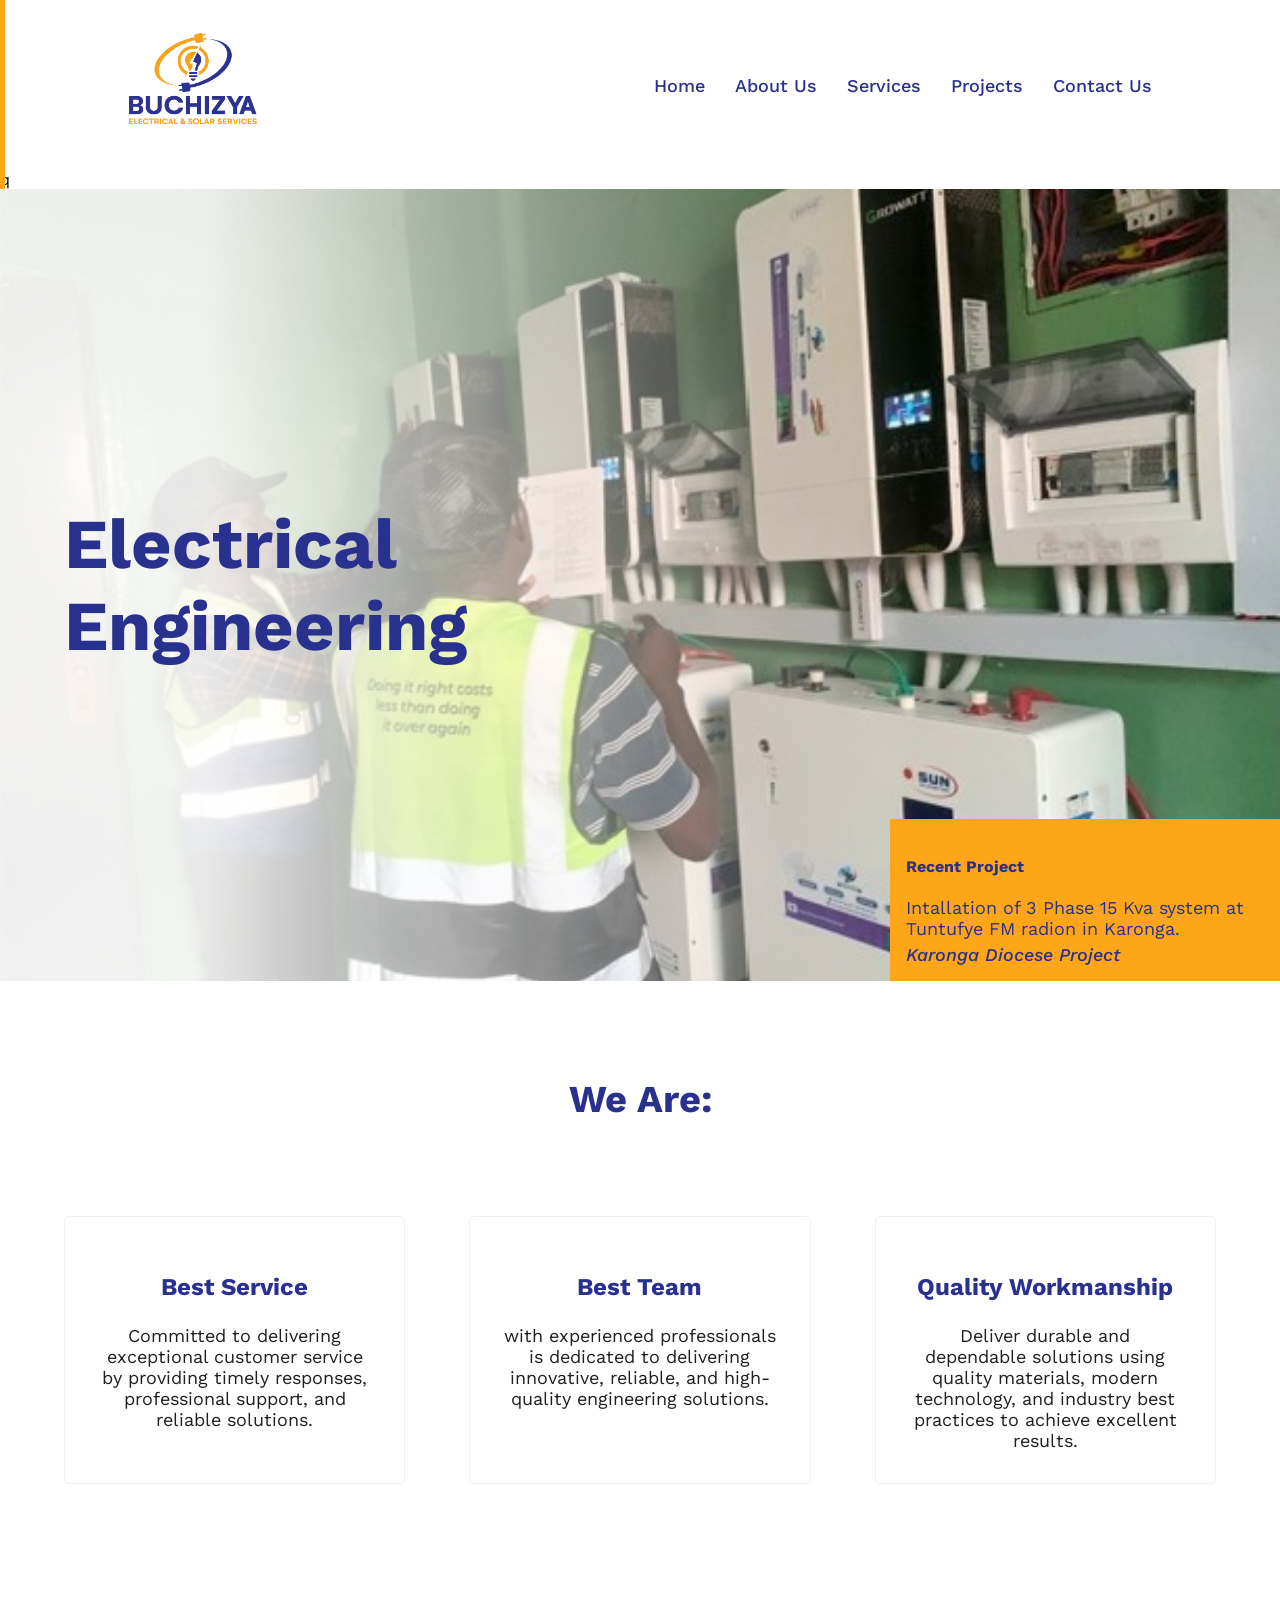
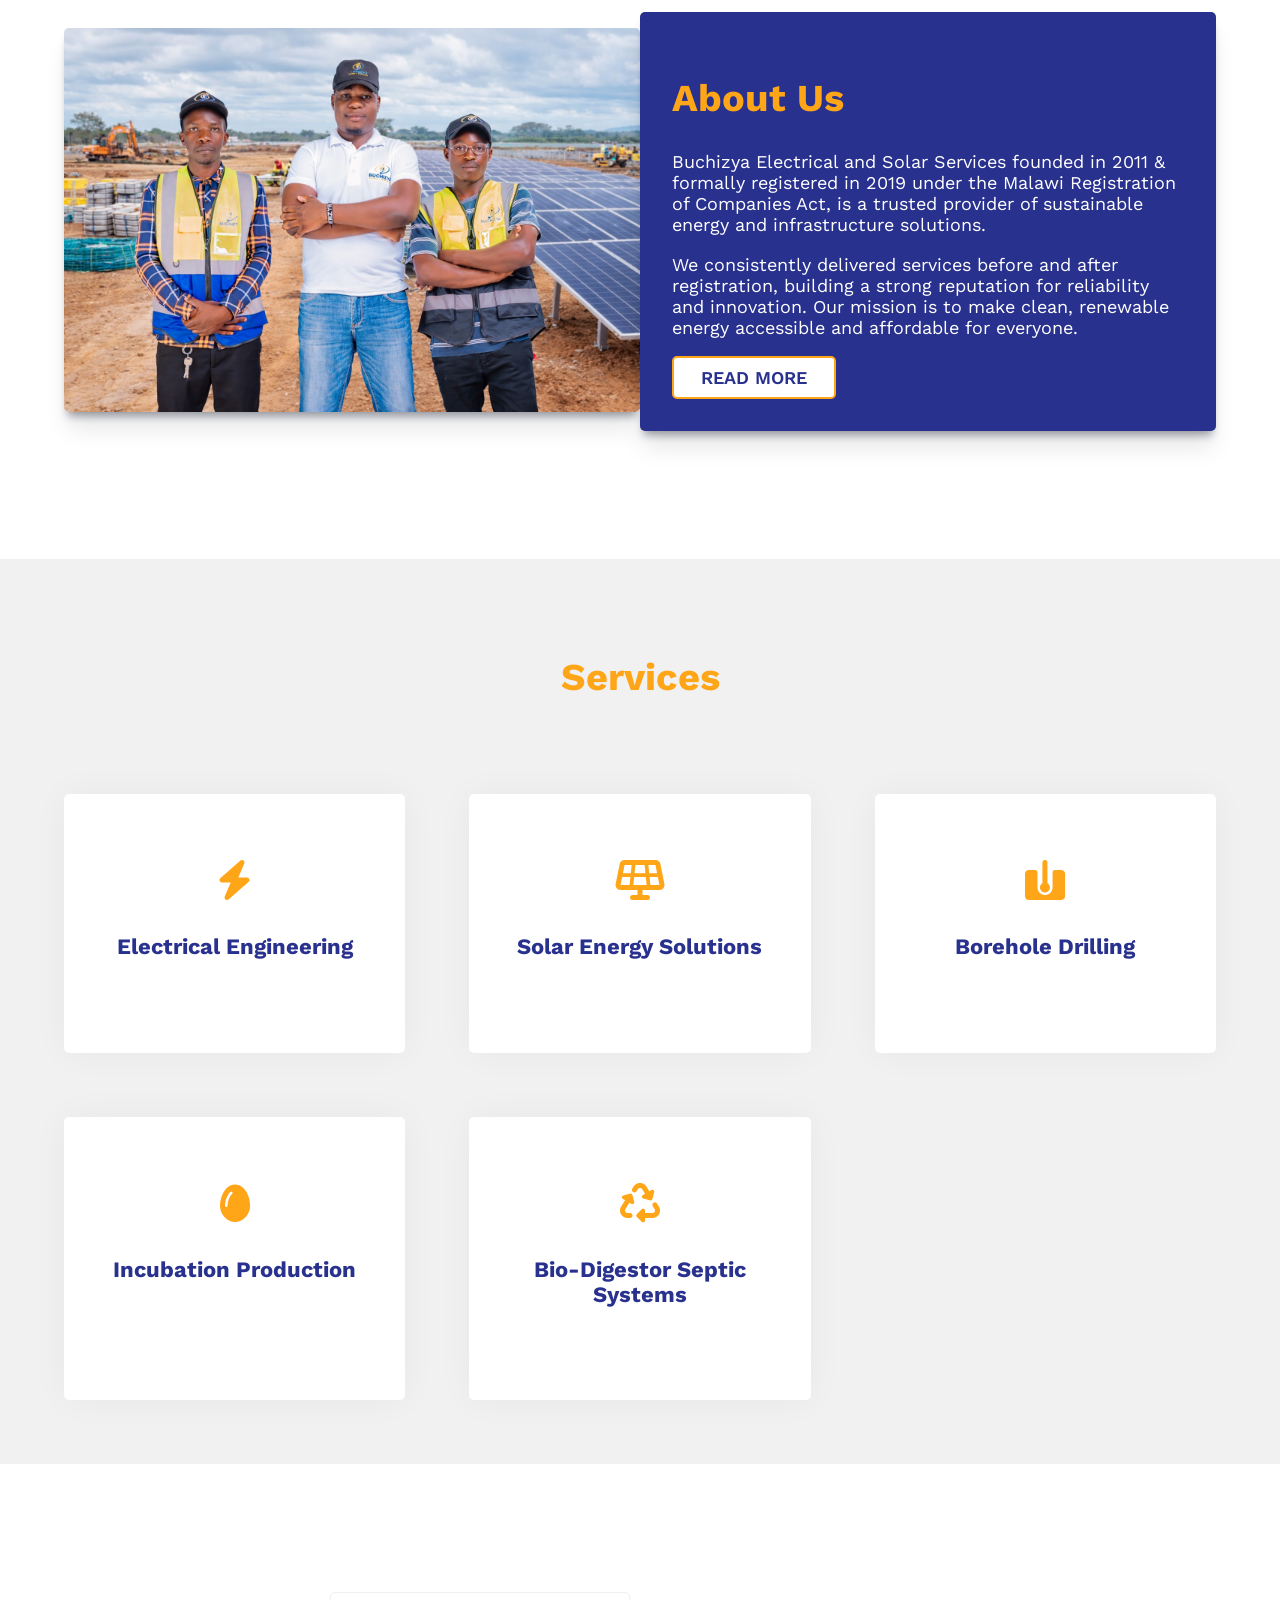
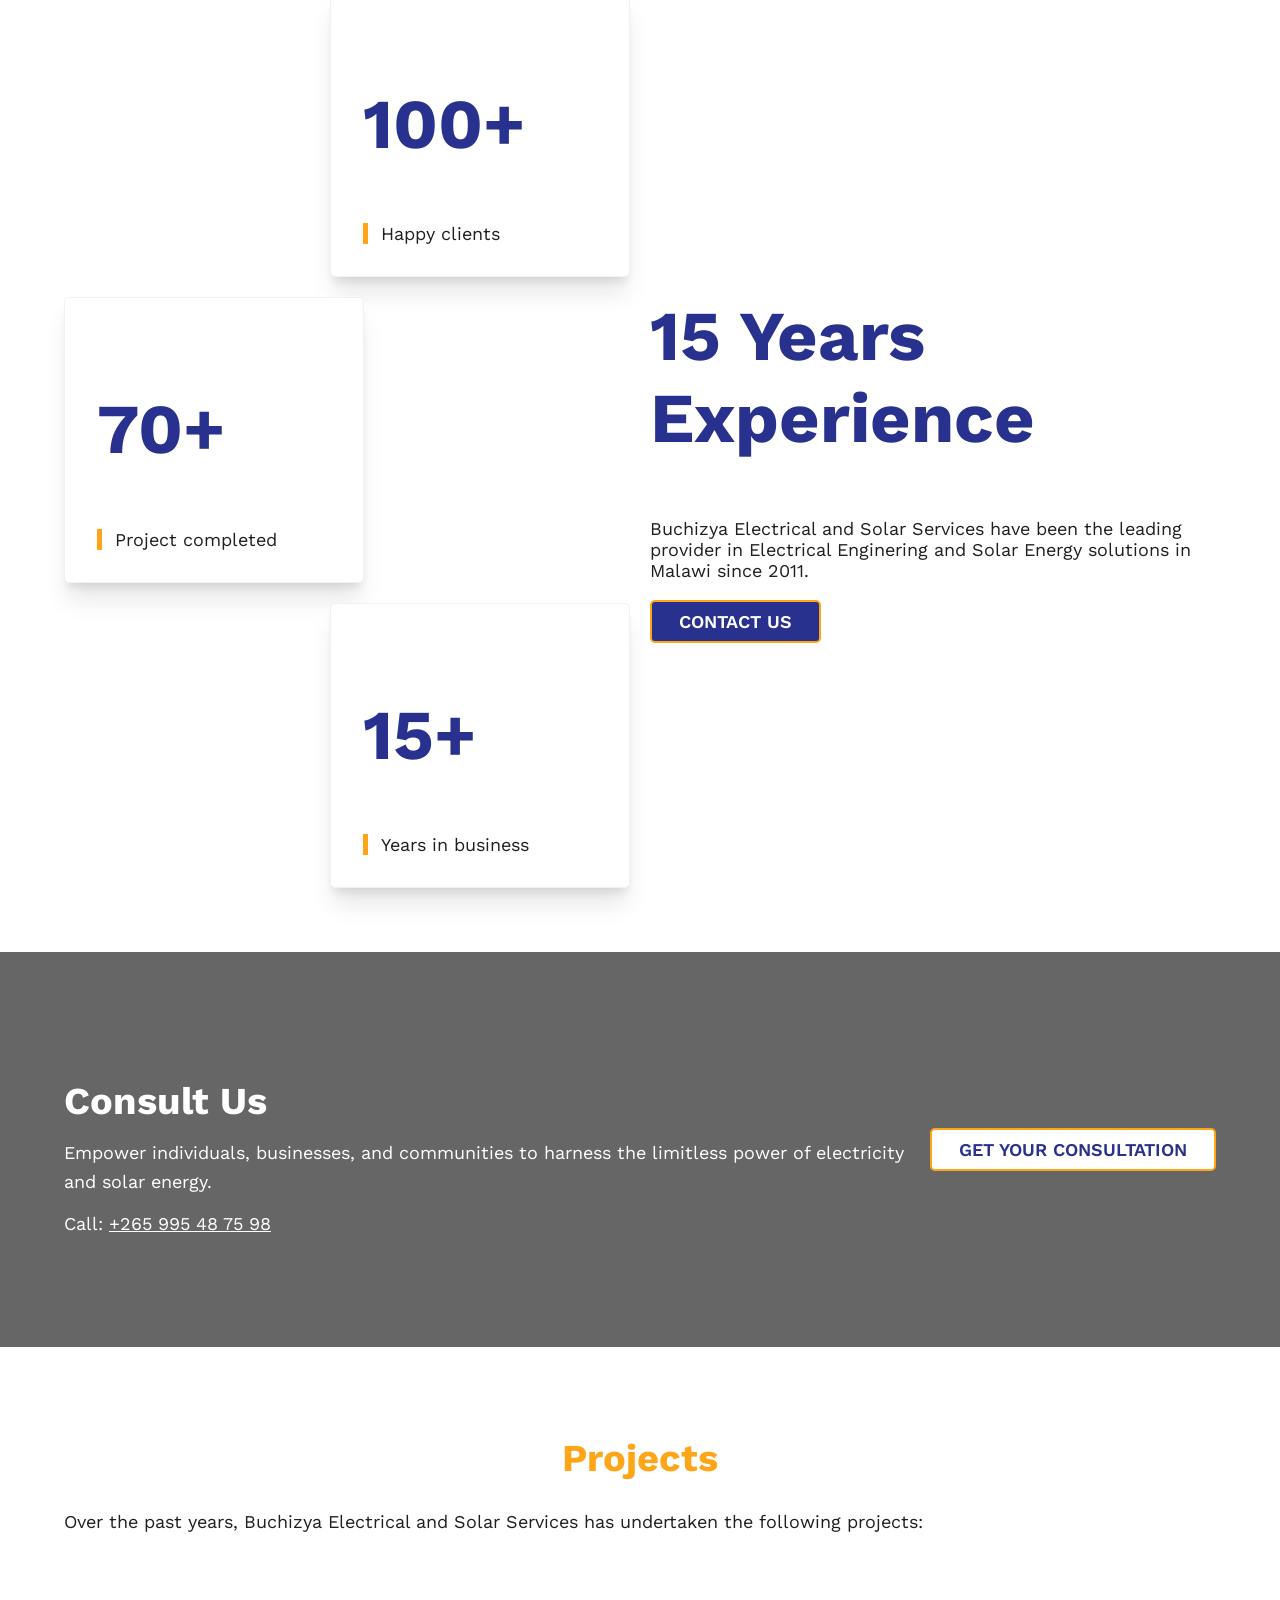
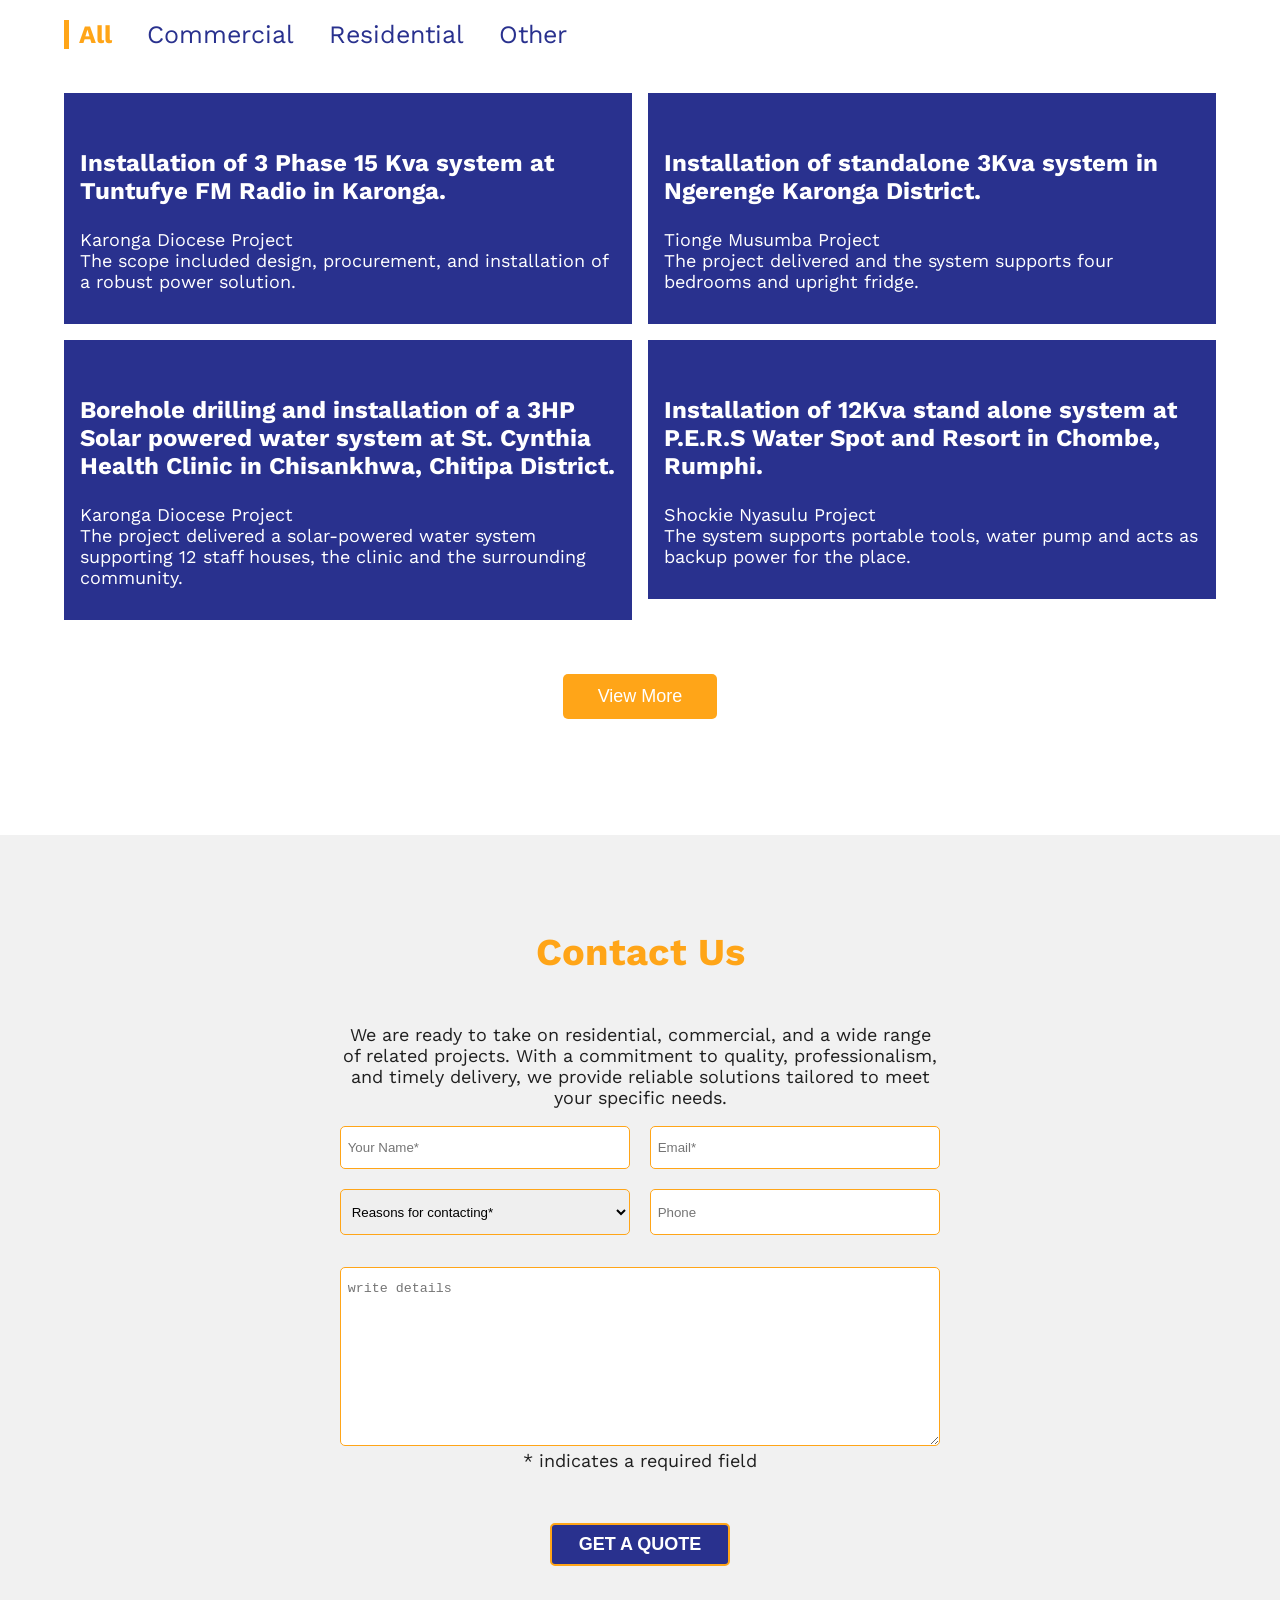
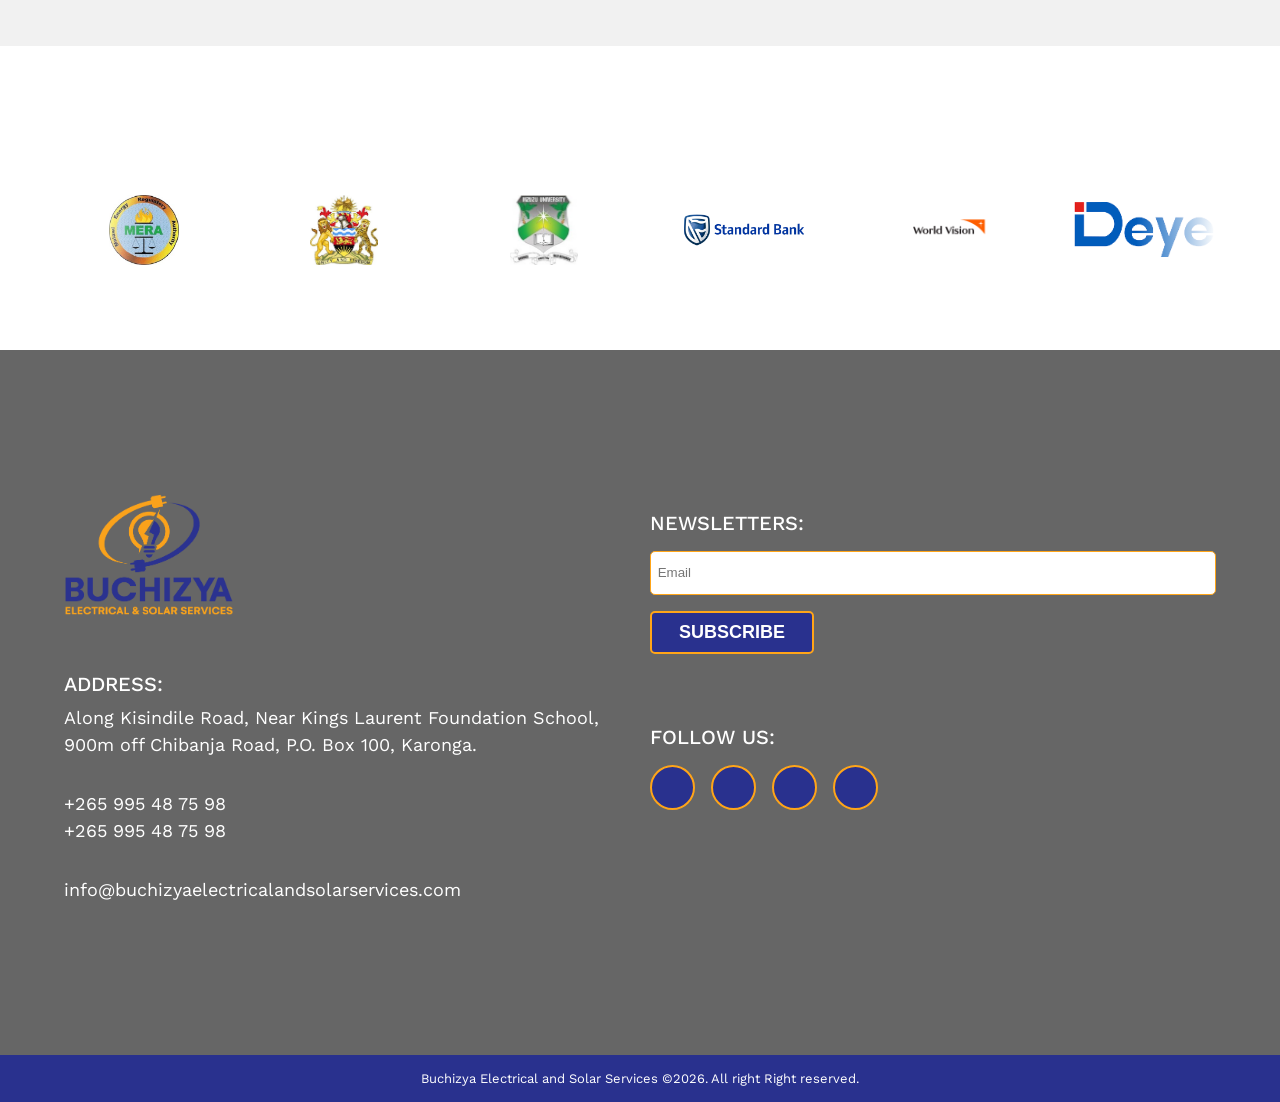
==== commit 59e8d79a: "eleveth commit" ====
--- a/index.html
+++ b/index.html
@@ -29,7 +29,7 @@
             </ul>
         </nav>
     </header>
-
+q
     <!---------------------------------------------- HOME ------------------------------------------------------>
     <section class="home swiper mySwiper">
         <div class="swiper-wrapper">
@@ -142,7 +142,7 @@
 
     <!------------------------------------------------- About ------------------------------------------------------>
     <section class="about colunm container" id="about">
-        <div class="about-img"><img src="images/Projects/bore.jpg" alt=""></div>
+        <div class="about-img"><img src="images/Projects/Team-posing-at-solar.jpg" alt=""></div>
         <div class="about-content">
             <h2 style="text-align: left;">About Us</h2>
             <p>
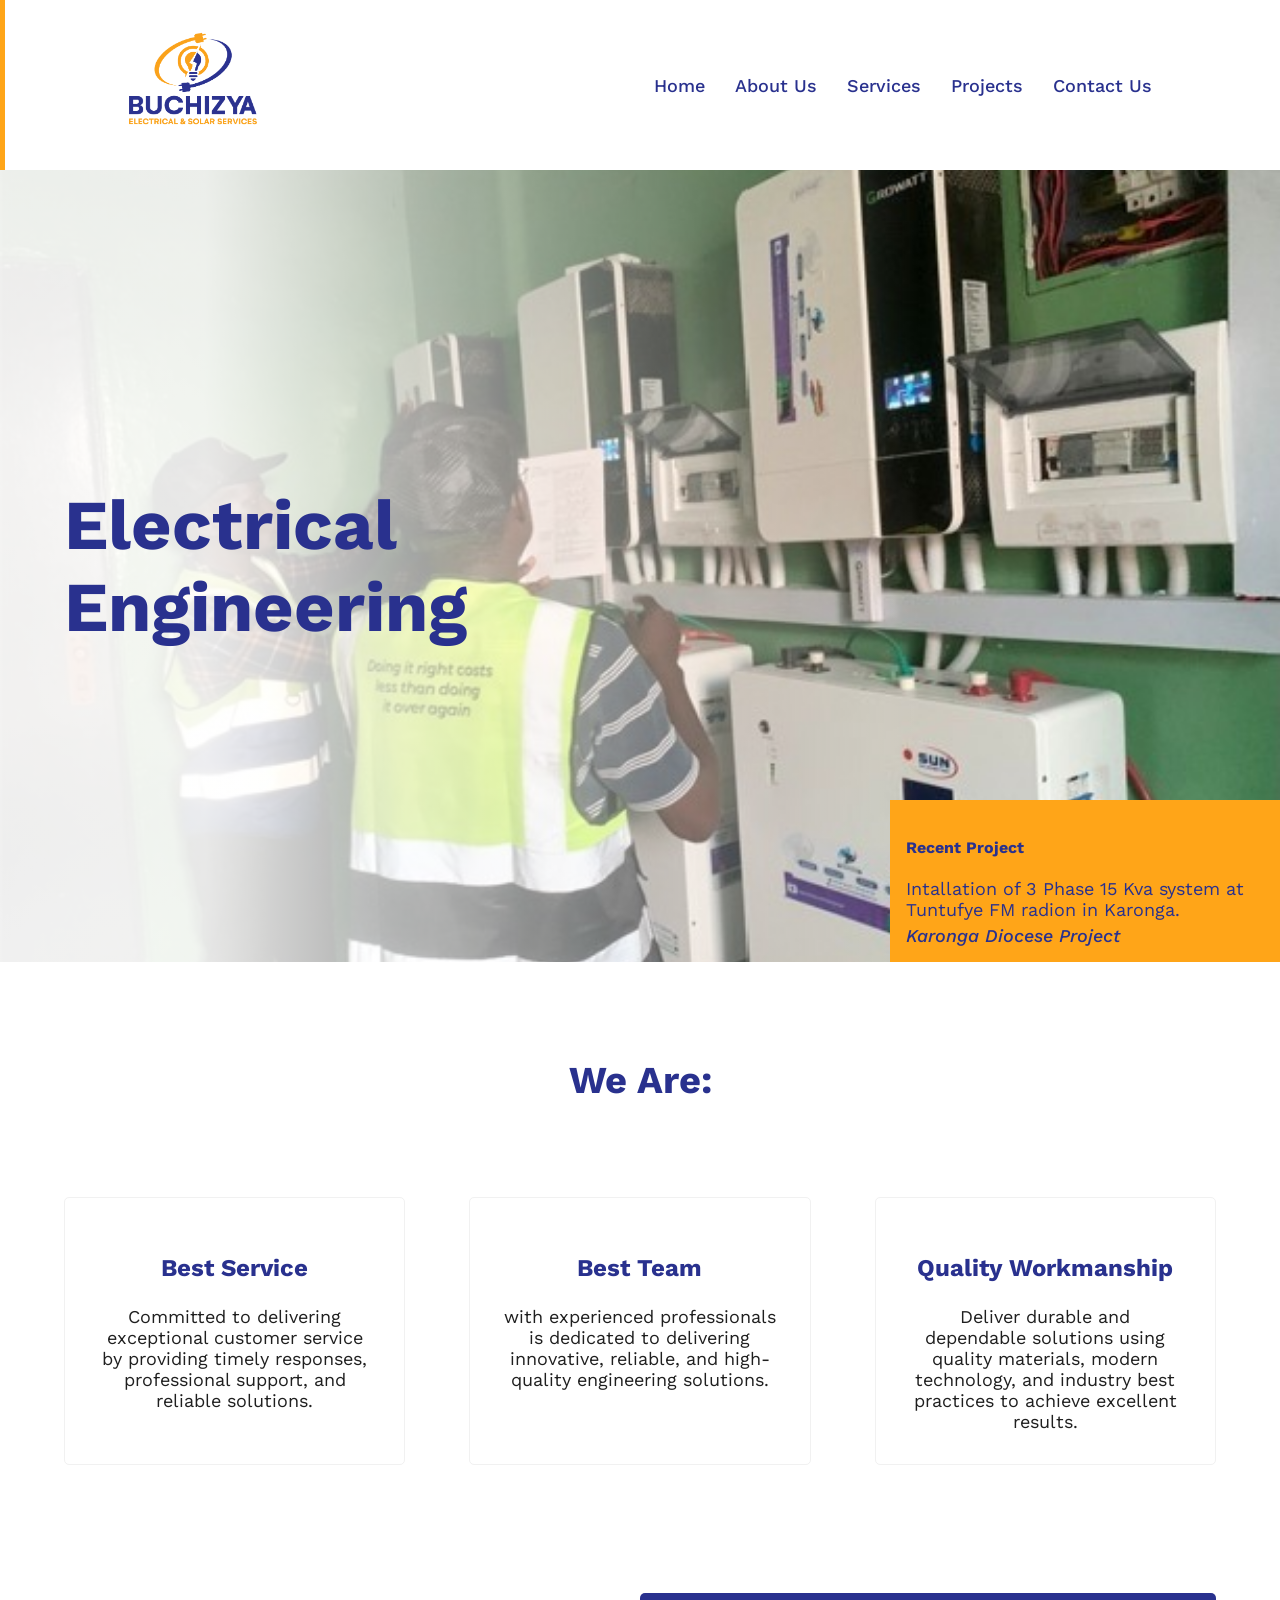
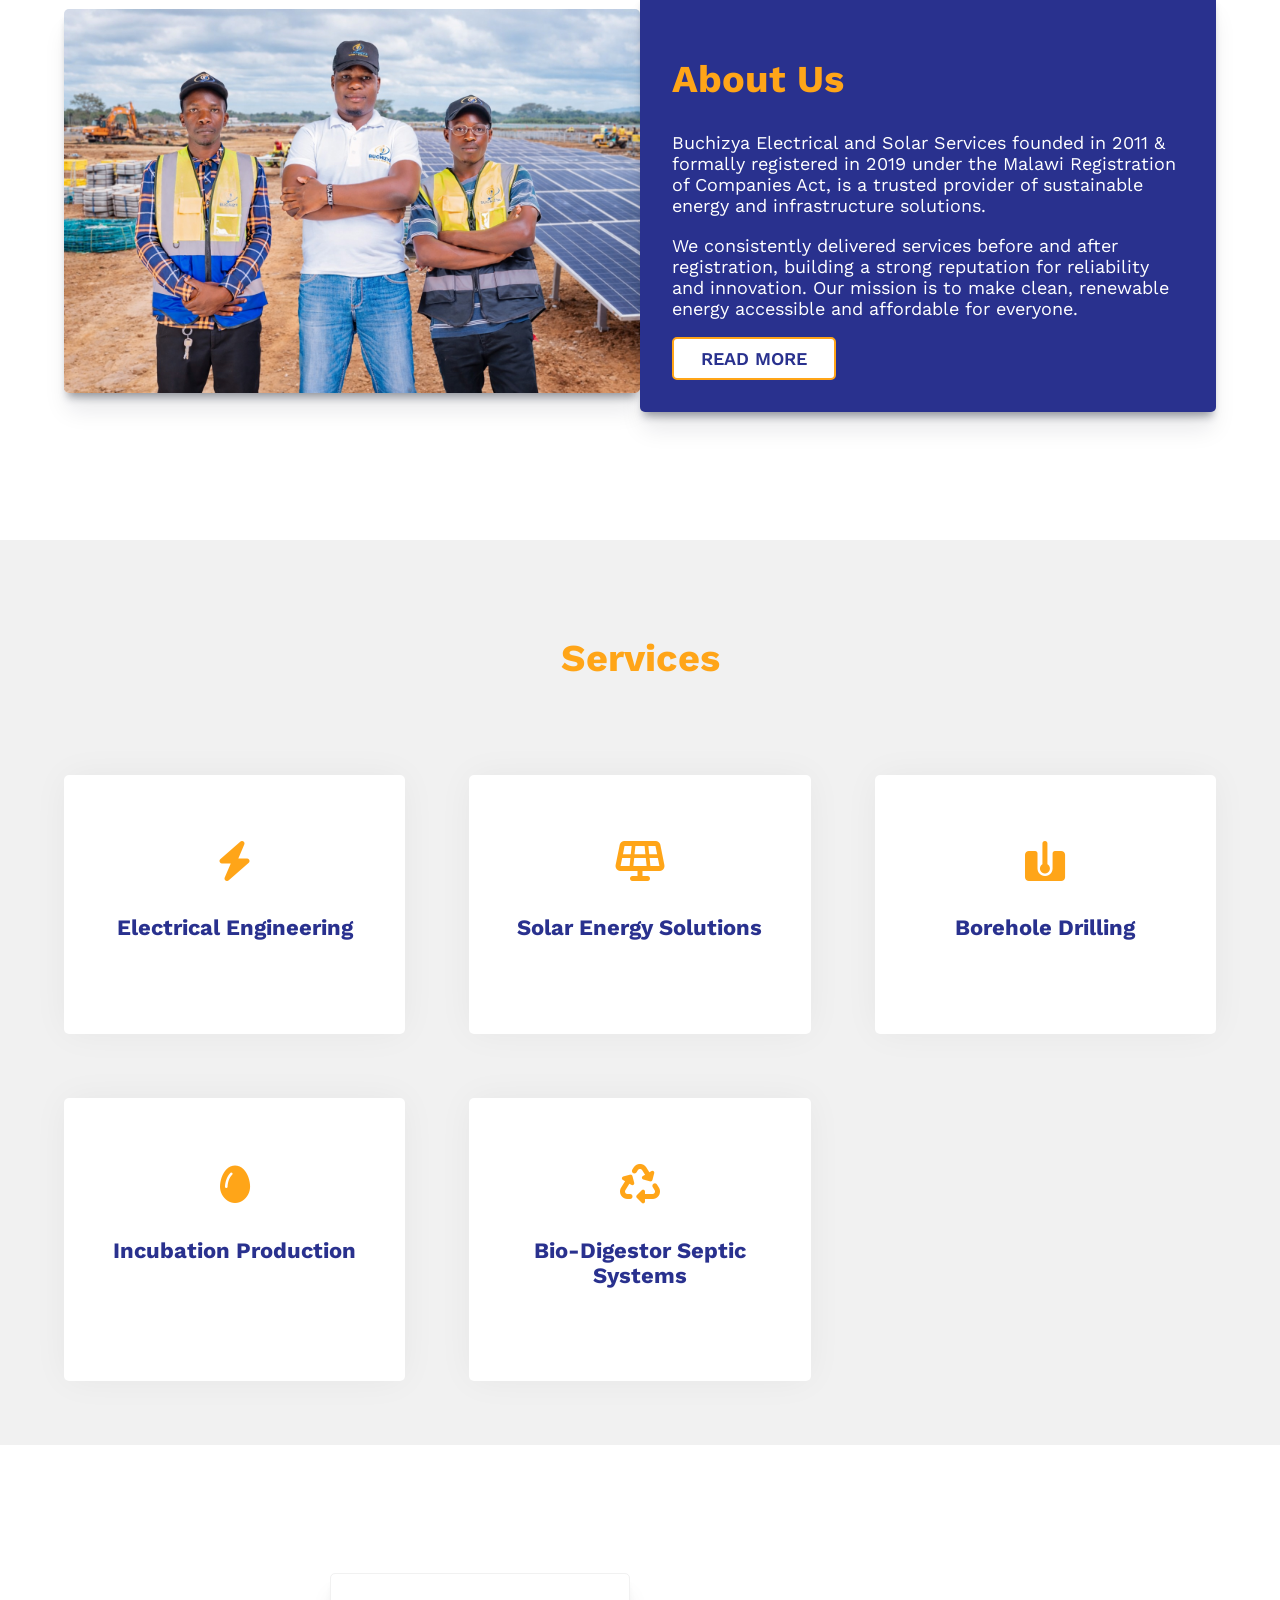
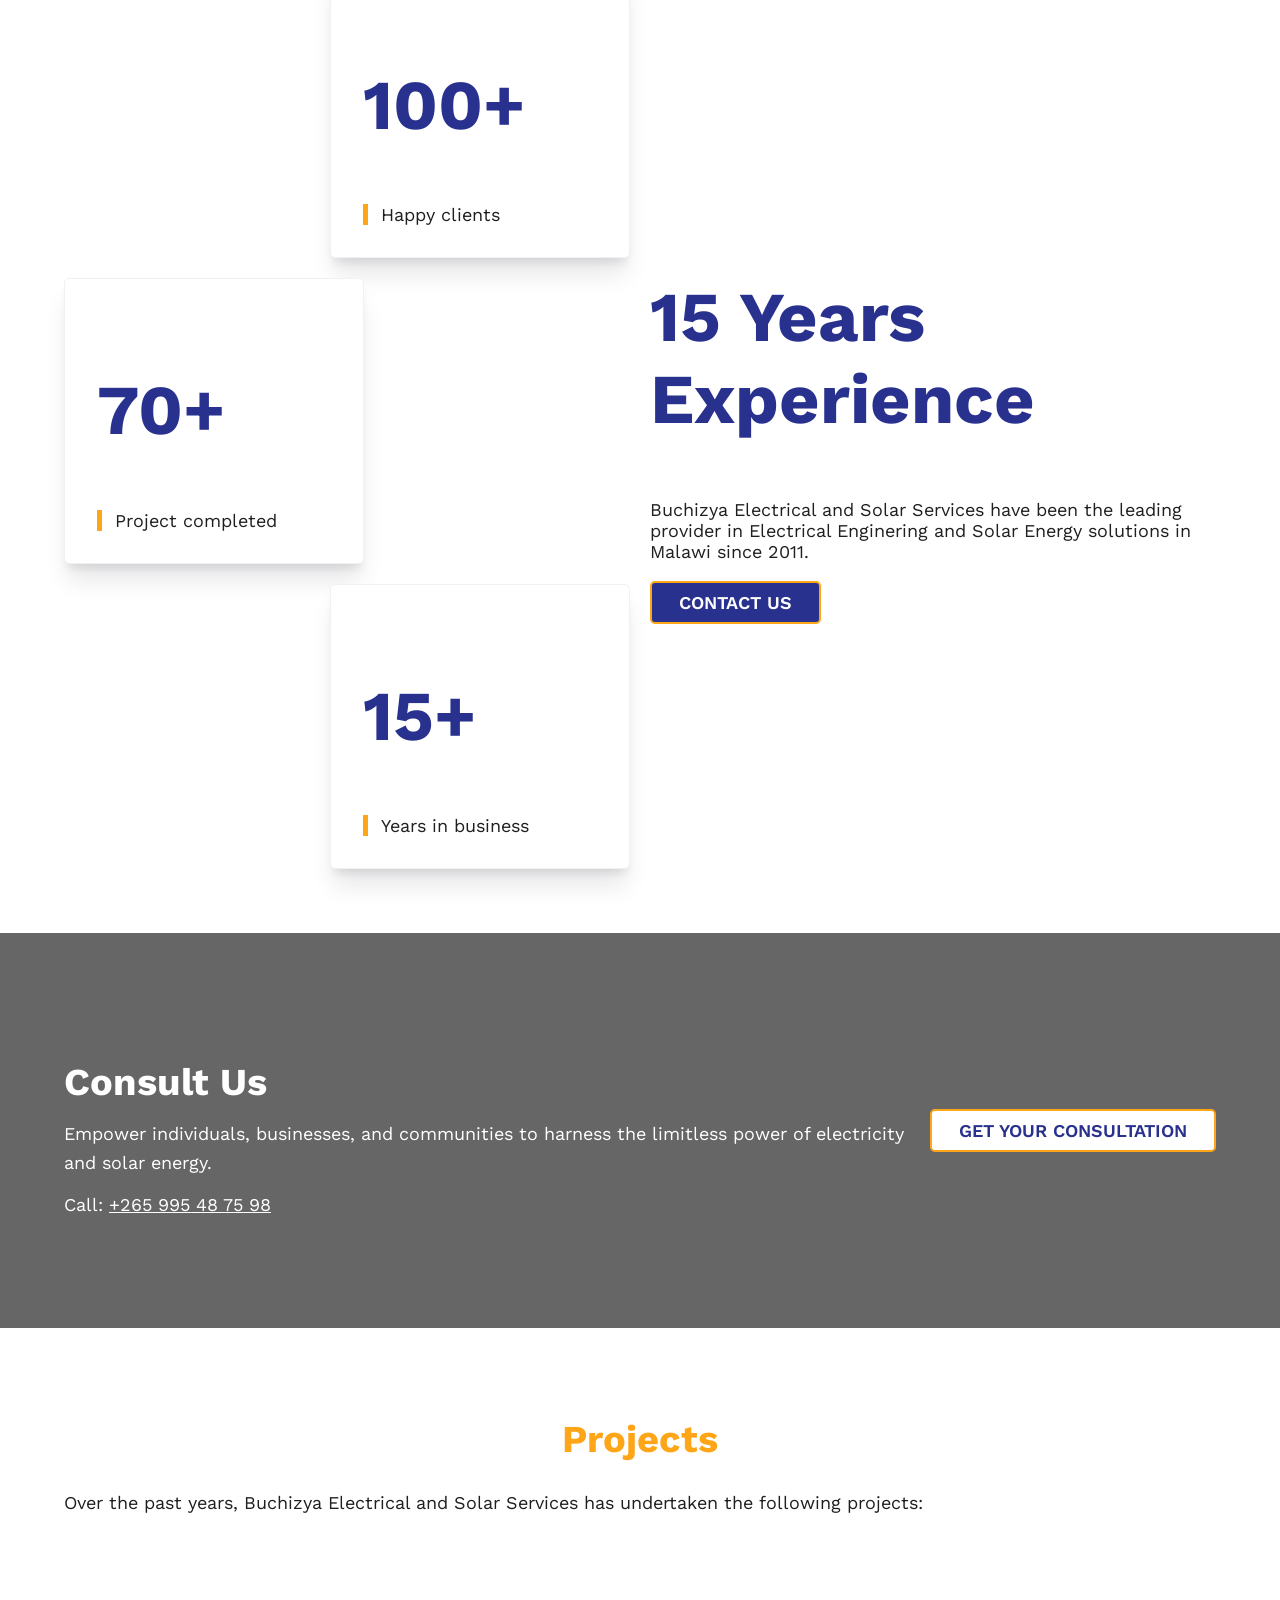
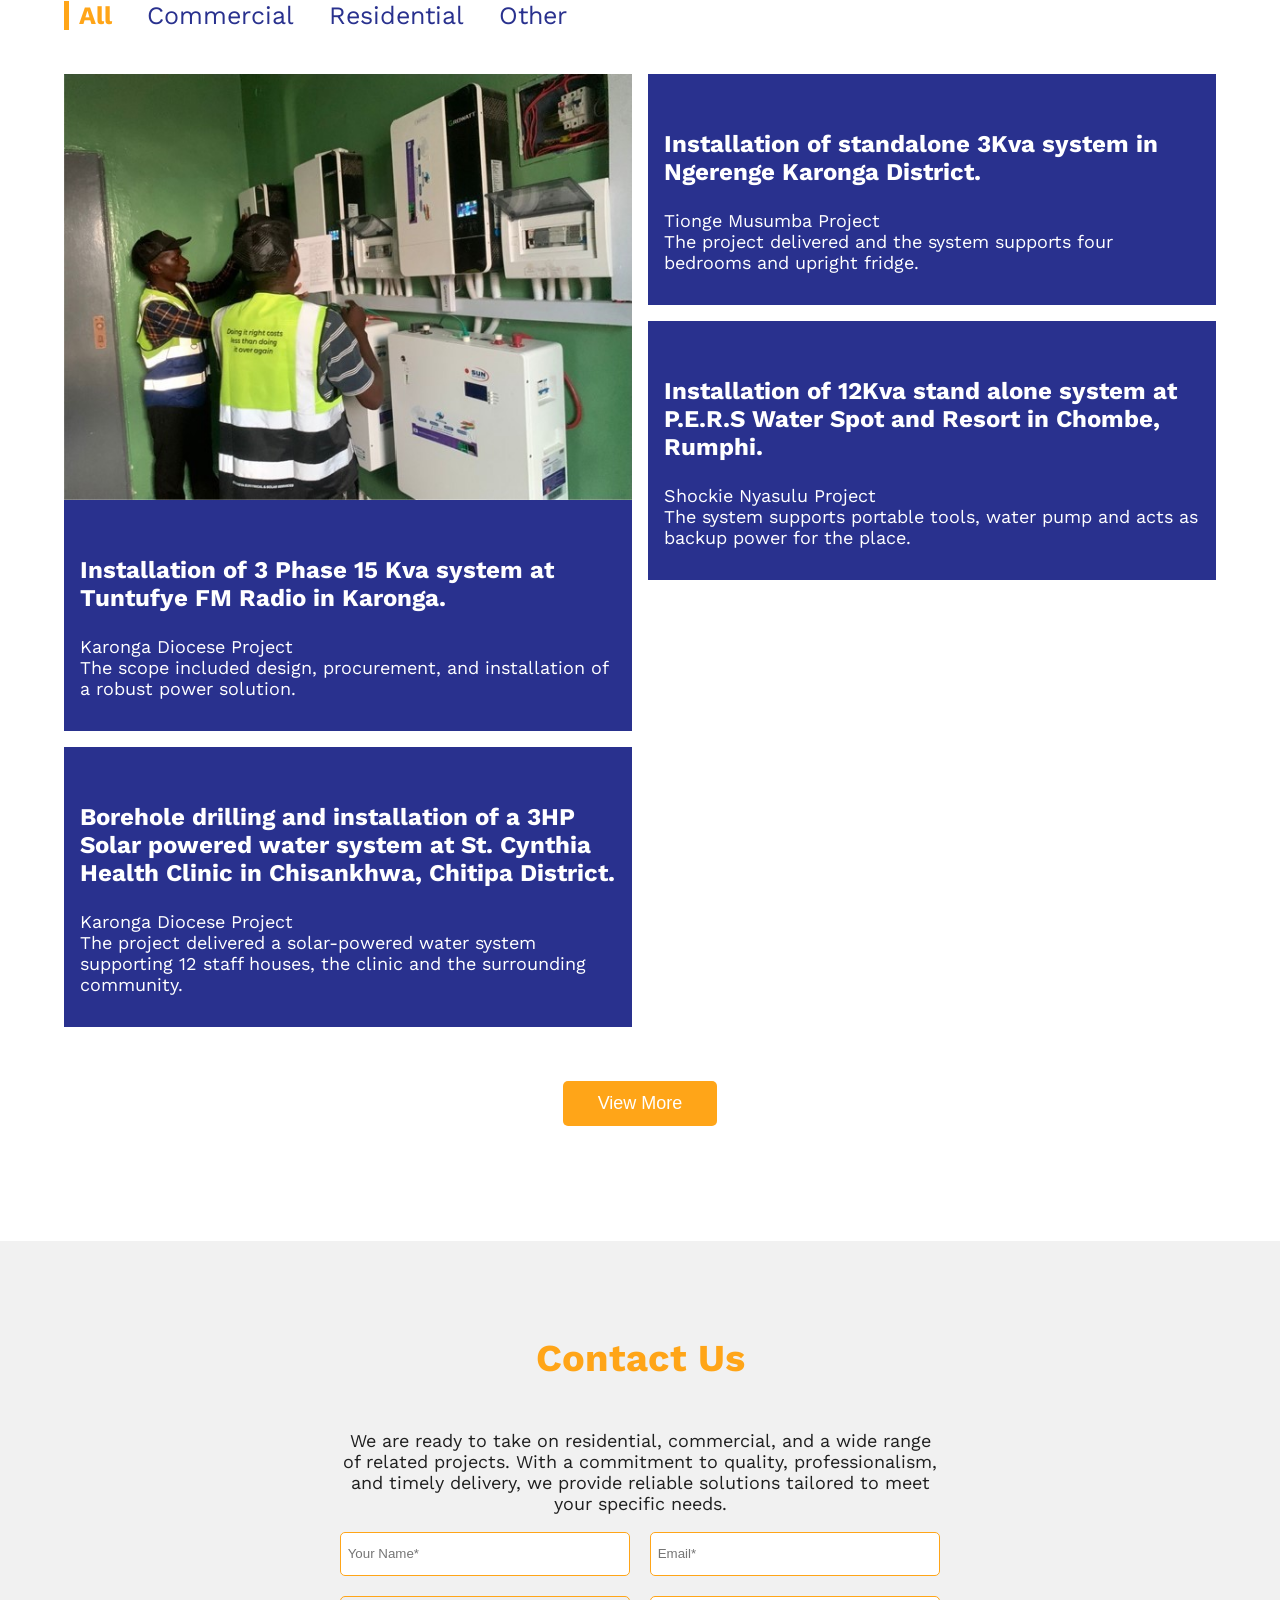
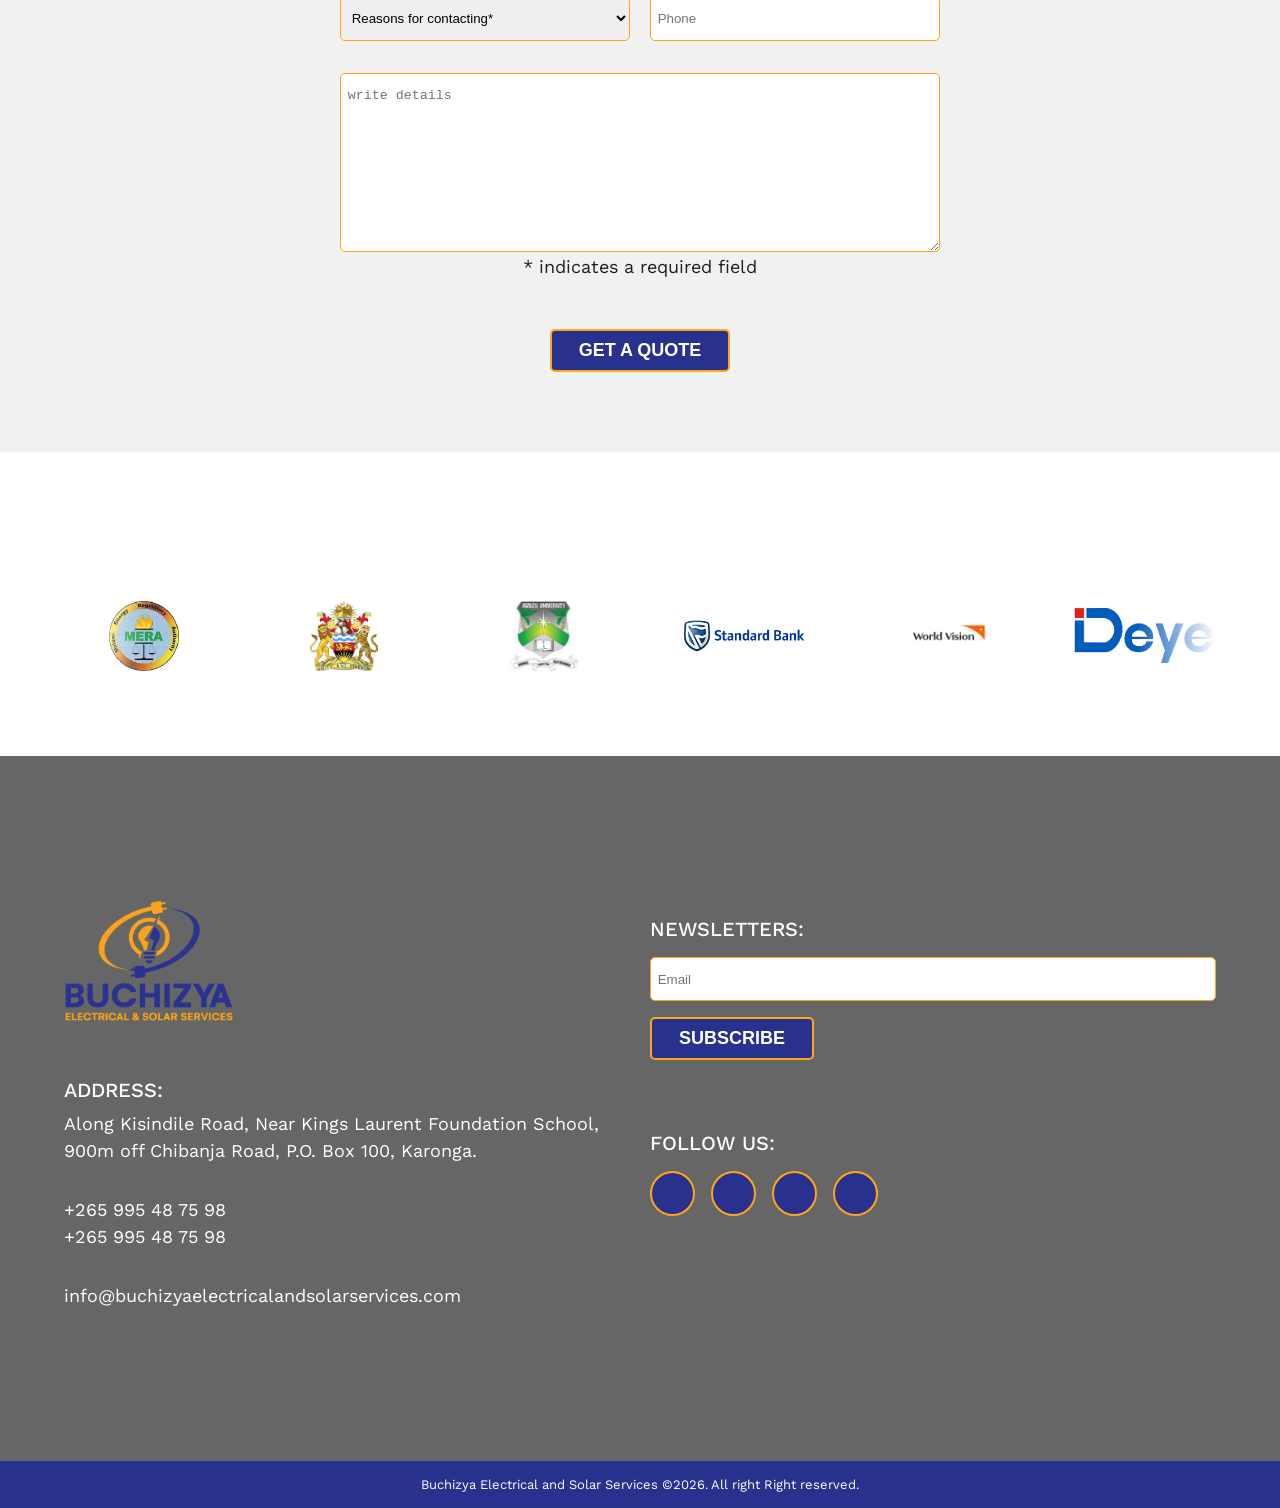
==== commit abef8390: "first comit" ====
--- a/index.html
+++ b/index.html
@@ -29,7 +29,7 @@
             </ul>
         </nav>
     </header>
-q
+
     <!---------------------------------------------- HOME ------------------------------------------------------>
     <section class="home swiper mySwiper">
         <div class="swiper-wrapper">
@@ -262,8 +262,8 @@
                     <!-- PROJECT 1 -->
                     <div class="project-column colunm" data-type="residential">
                         <a href="#" class="p-card">
-                            <div class="slide-img row">
-                                <img src="images/projects/diocese.jpg" alt="">
+                            <div class="projectIMG-slide">
+                                <img src="images/Projects/diocese.jpg" alt="Karonga Diocese Project">
                             </div>
                             <div class="slide-content">
                                 <h3>
--- a/css/style.css
+++ b/css/style.css
@@ -1109,7 +1109,7 @@
 .about-page {
     width: 100%;
     height: 100vh;
-    background: url("../images/Projects/bore.jpg") center center/cover no-repeat;
+    background: url("../images/Projects/Team-posing-at-solar.jpg");
     display: flex;
     align-items: center;
     justify-content: center;
@@ -1206,4 +1206,16 @@
 #team .team-box h4 {
     color: var(--c-body);
     font-size: 20px;
+}
+
+.projectIMG-slide img {
+    width: 100%;
+    height: 250px;
+    overflow: hidden;
+}
+.projectIMG-slide img {
+    width: 100%;
+    height: 100%;
+    object-fit: cover;
+    display: block;
 }
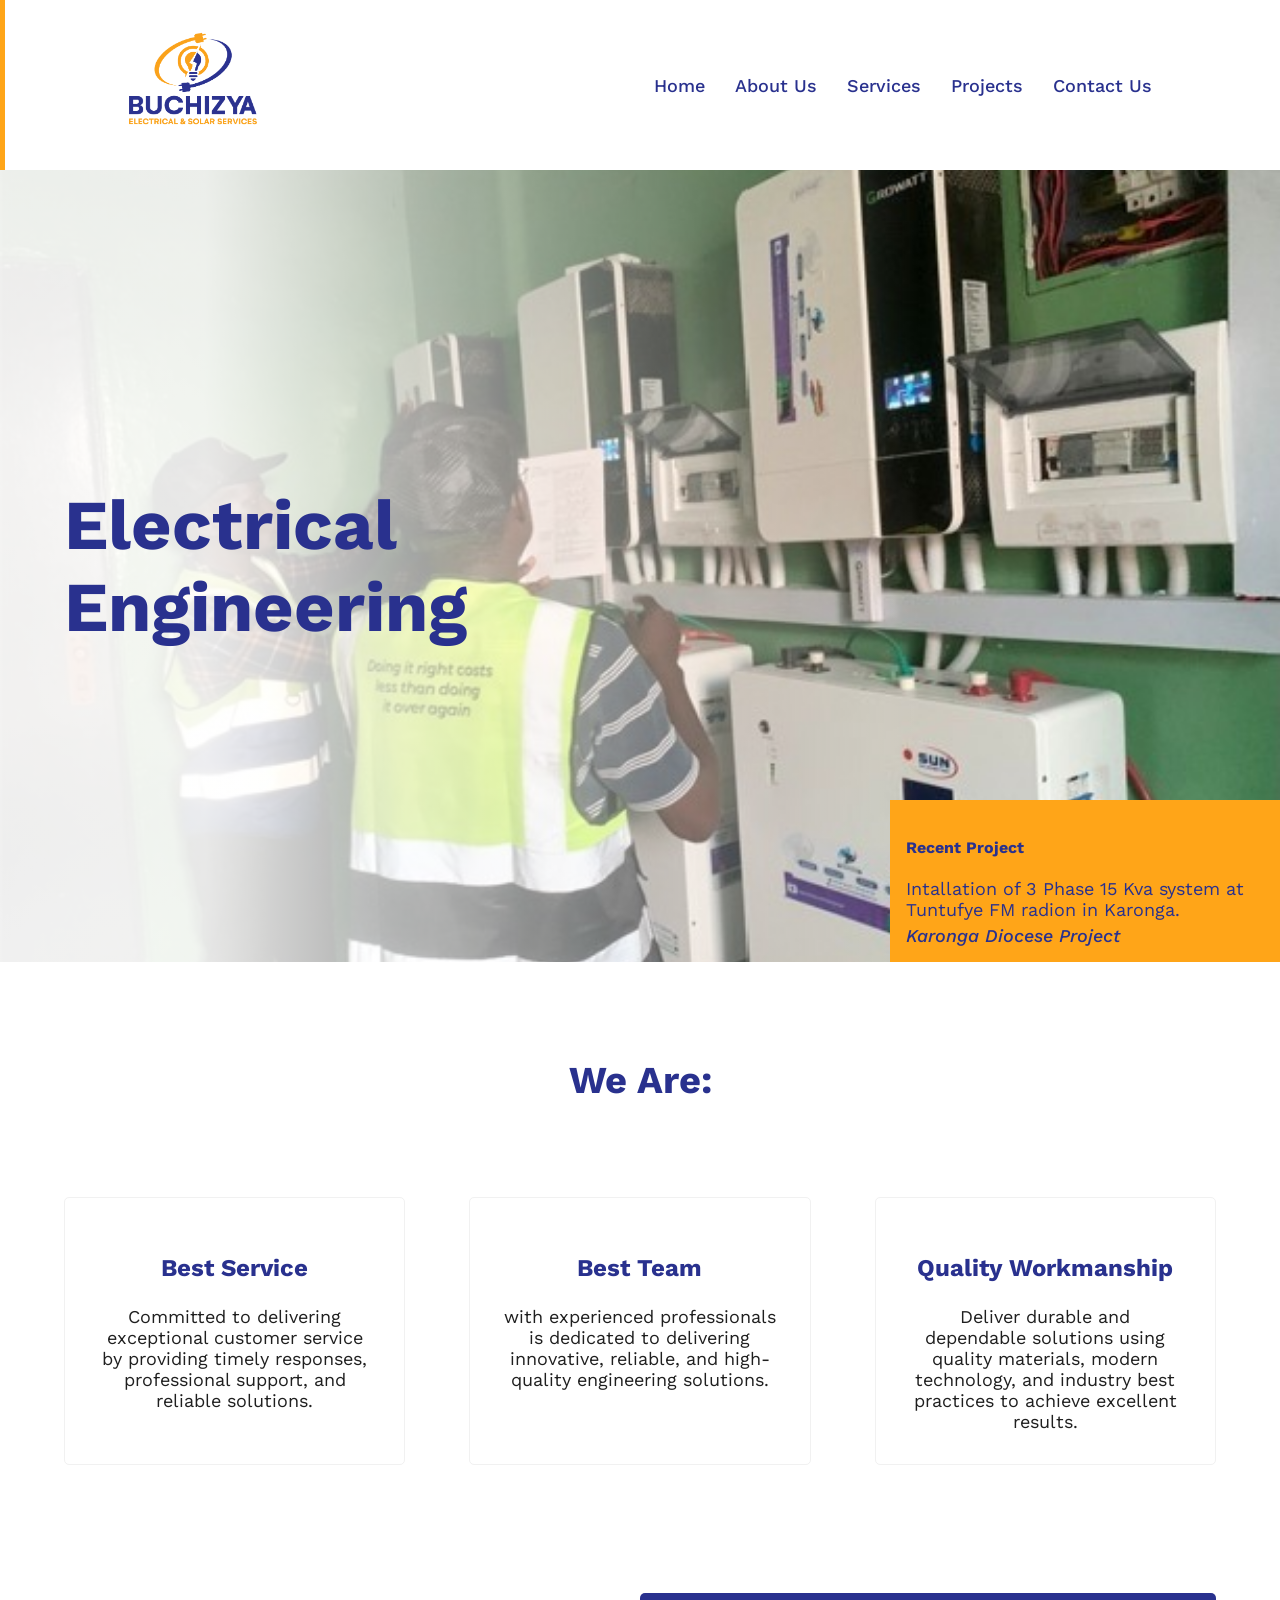
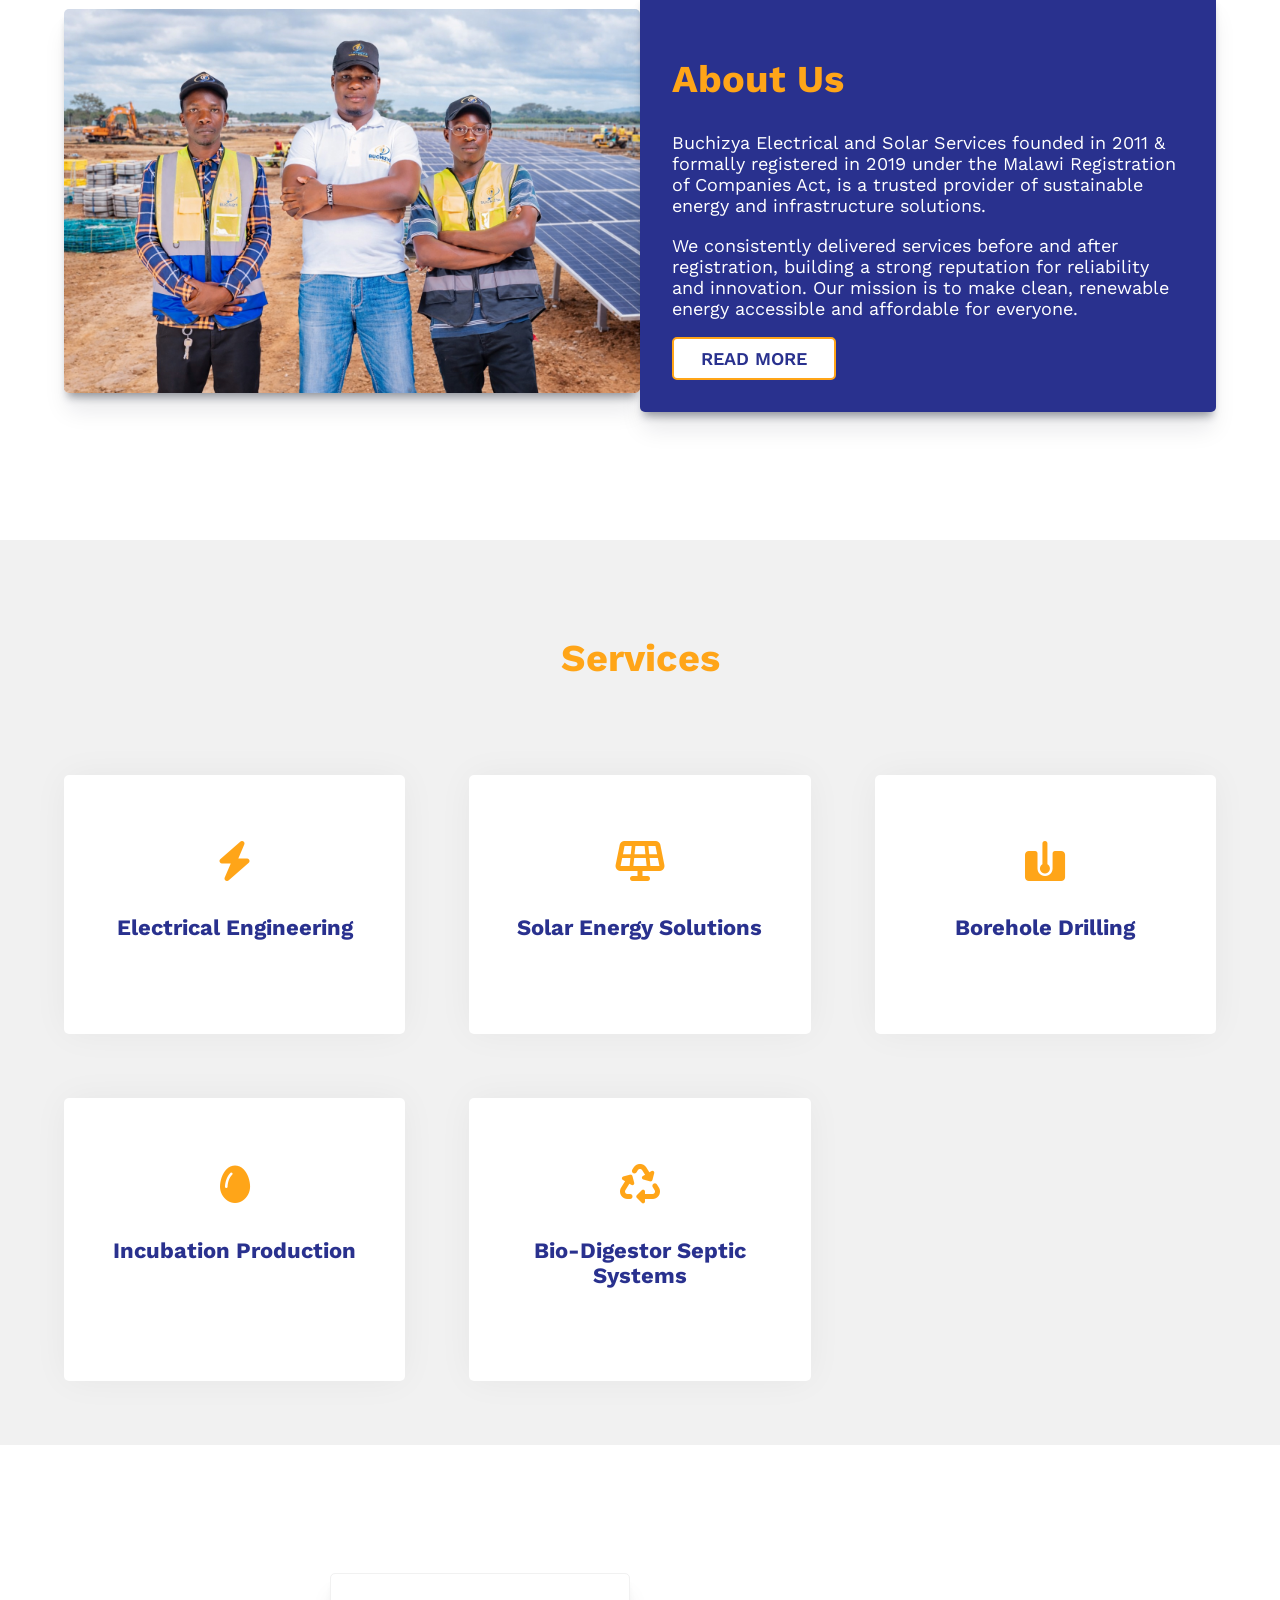
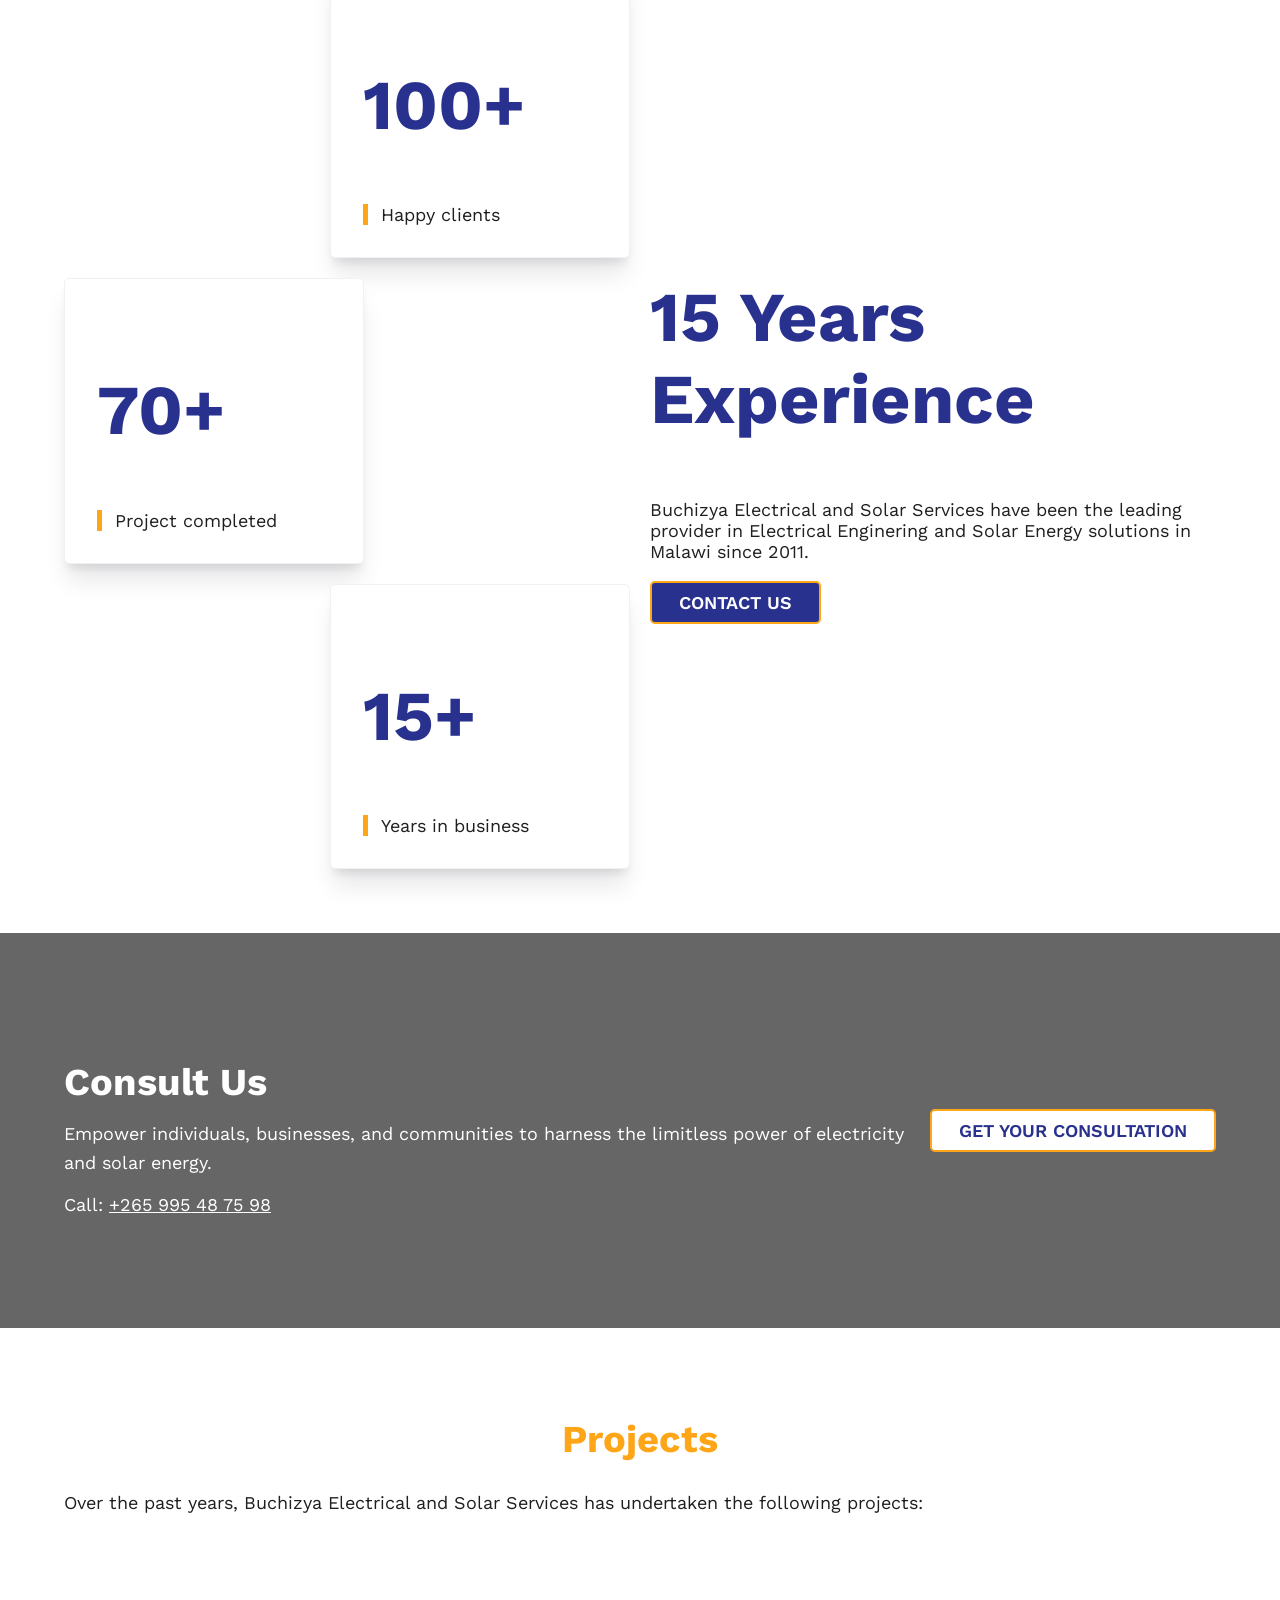
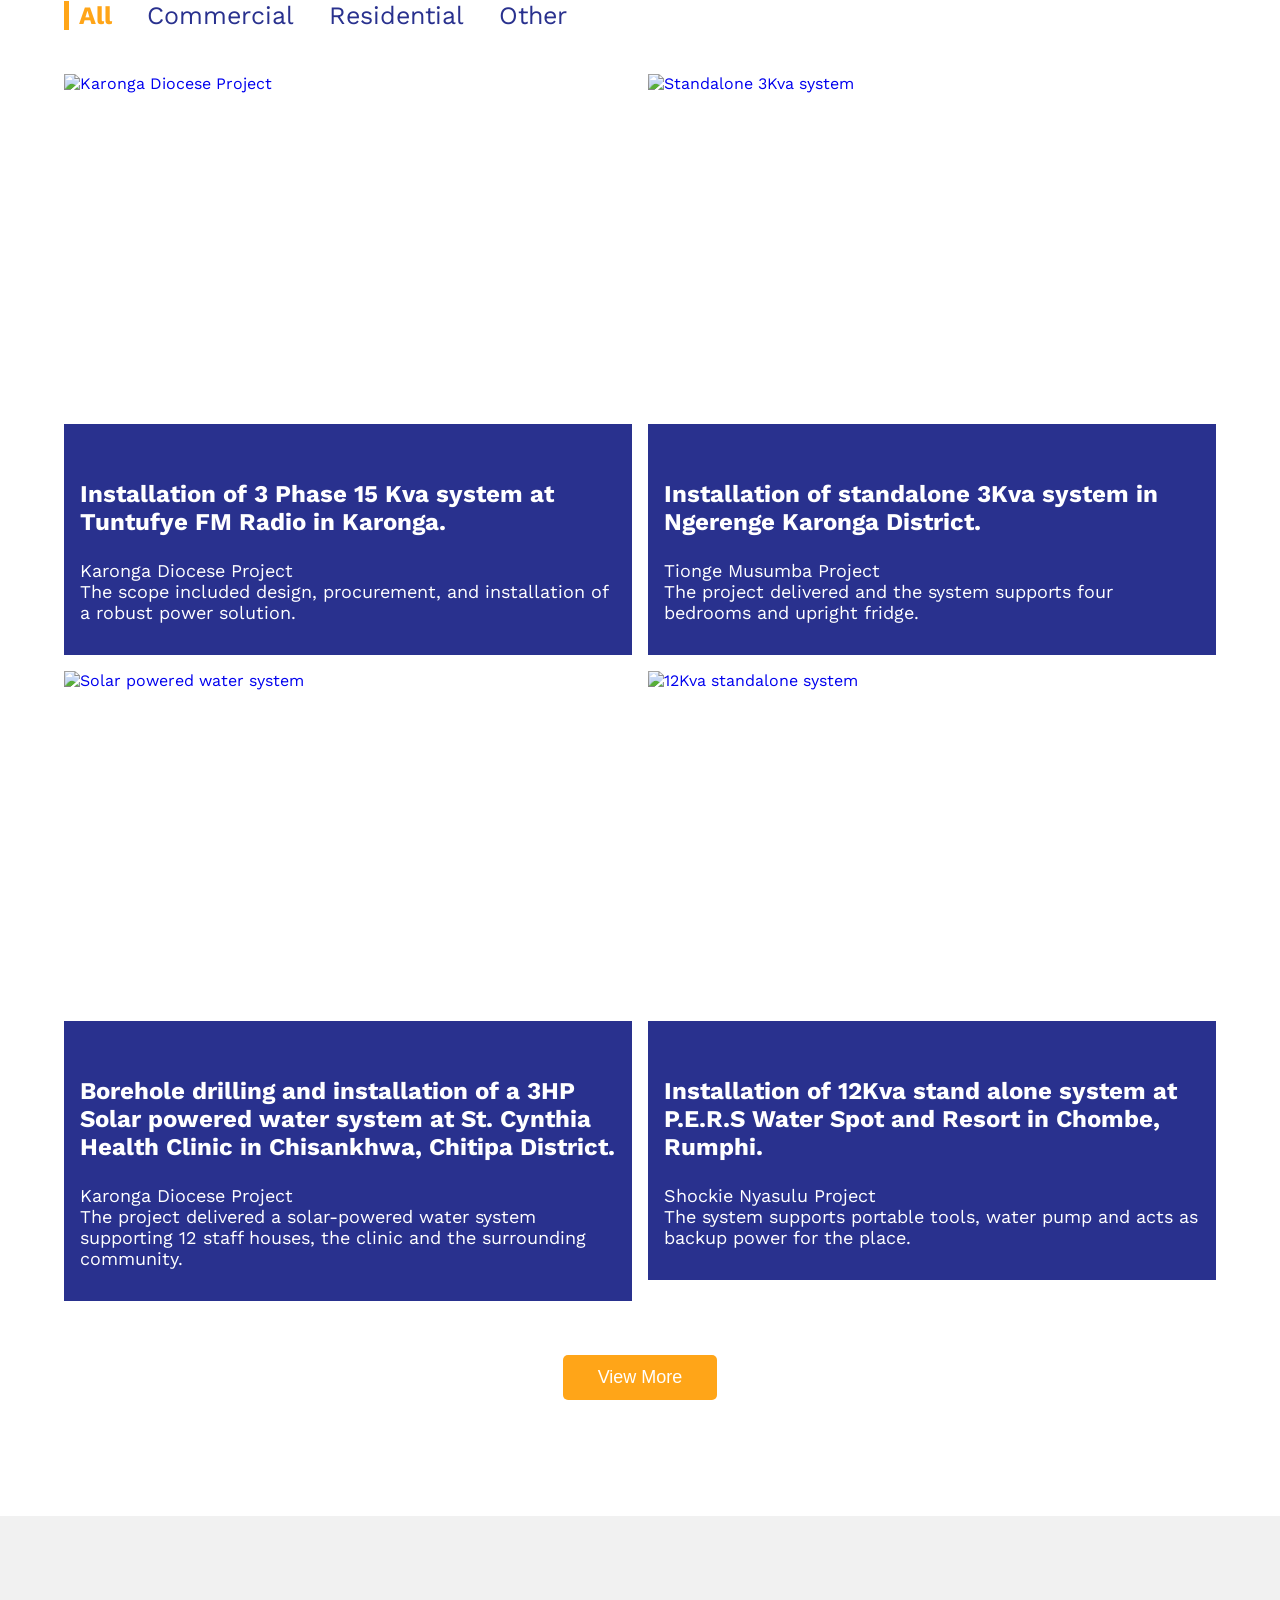
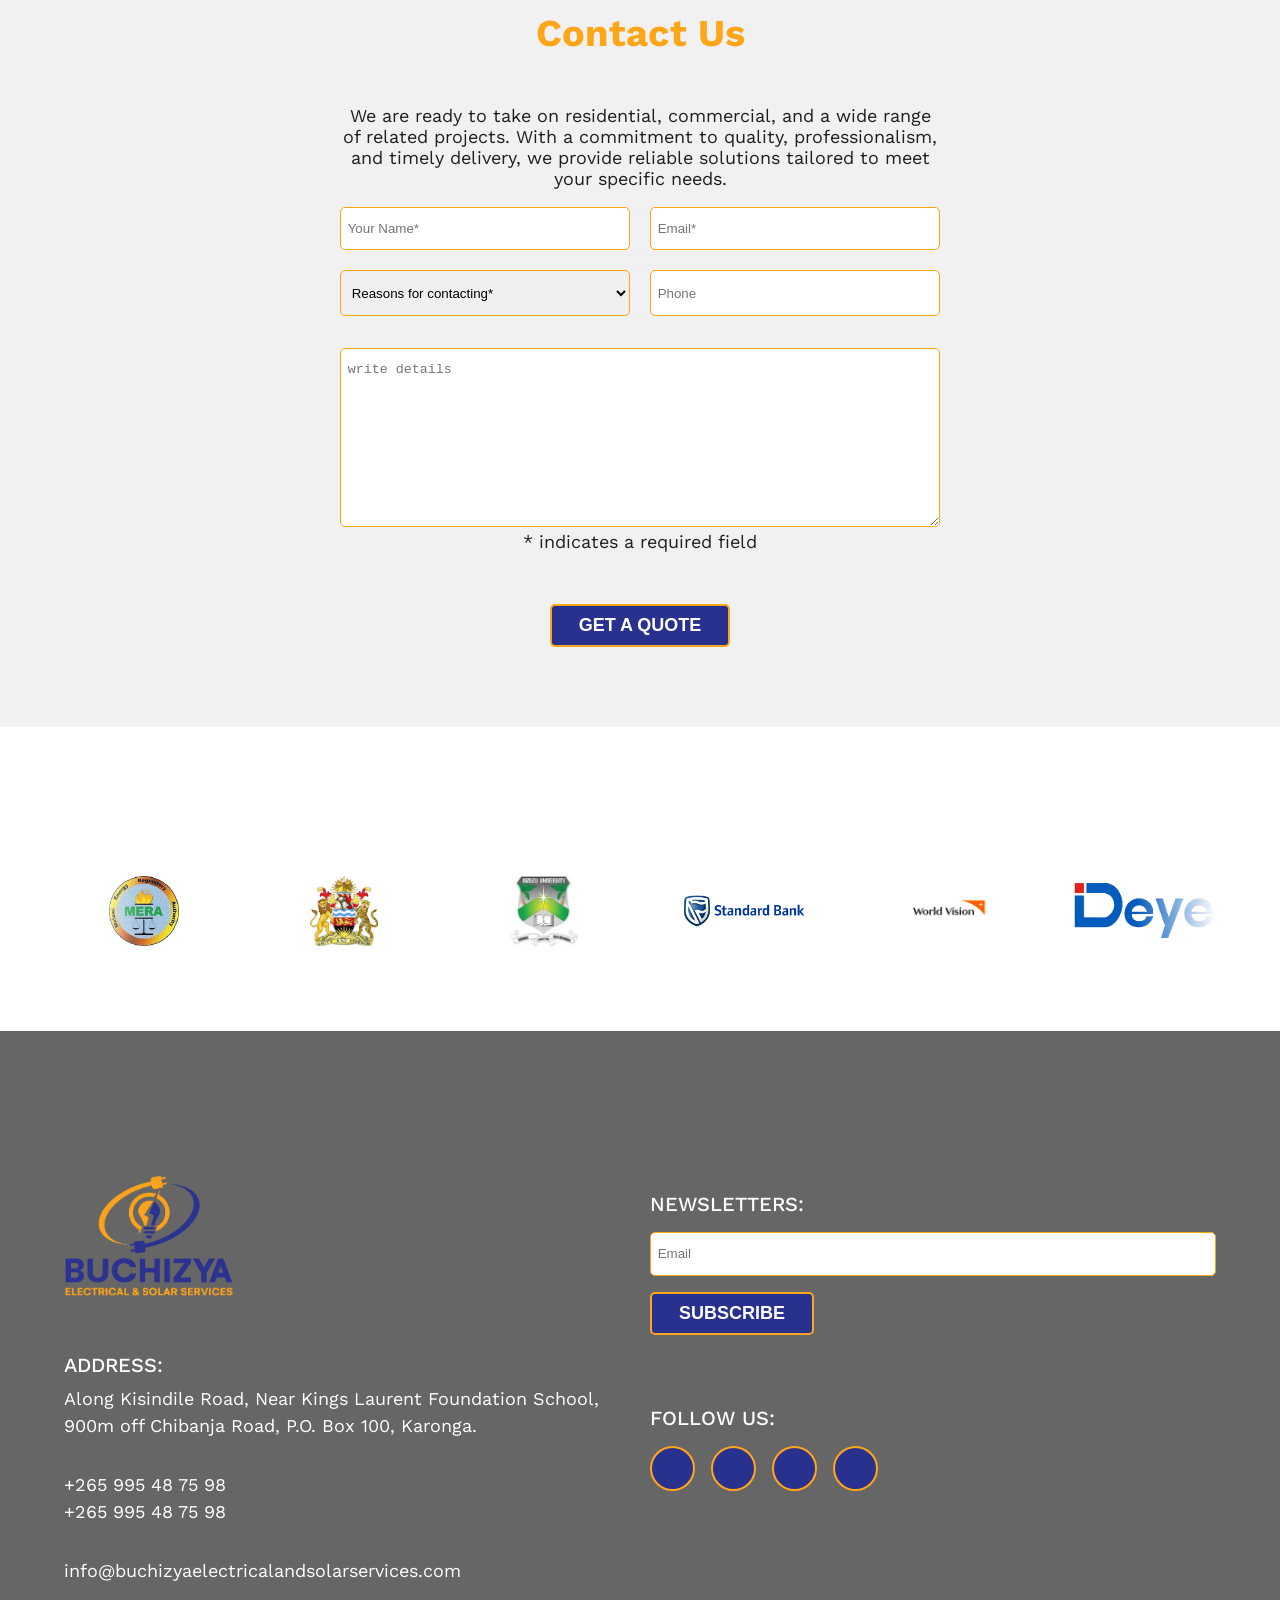
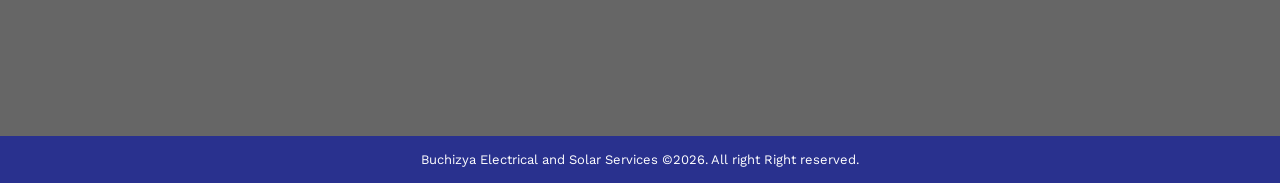
==== commit 857ebbfa: "first comit" ====
--- a/index.html
+++ b/index.html
@@ -259,12 +259,15 @@
             </div>
             <div class="project-slider">
                 <div class="project-grid">
+
                     <!-- PROJECT 1 -->
-                    <div class="project-column colunm" data-type="residential">
-                        <a href="#" class="p-card">
-                            <div class="projectIMG-slide">
-                                <img src="images/Projects/diocese.jpg" alt="Karonga Diocese Project">
-                            </div>
+                    <div class="project-column" data-type="residential">
+
+                        <a href="#" class="p-card">
+                            <div class="slide-img">
+                                <img src="images/projects/diocese.jpg" alt="Karonga Diocese Project">
+                            </div>
+
                             <div class="slide-content">
                                 <h3>
                                     Installation of 3 Phase 15 Kva system at Tuntufye FM Radio in Karonga.
@@ -277,9 +280,10 @@
                         </a>
 
                         <a href="#" class="p-card">
-                            <div class="slide-img row">
-                                <img src="images/projects/bolehole.jpg" alt="">
-                            </div>
+                            <div class="slide-img">
+                                <img src="images/projects/bolehole.jpg" alt="Solar powered water system">
+                            </div>
+
                             <div class="slide-content">
                                 <h3>
                                     Borehole drilling and installation of a 3HP Solar powered water system at St. Cynthia Health Clinic in Chisankhwa, Chitipa District.
@@ -290,13 +294,17 @@
                                 </p>
                             </div>
                         </a>
-                    </div>
+
+                    </div>
+
                     <!-- PROJECT 2 -->
-                    <div class="project-column colunm" data-type="commercial">
-                        <a href="#" class="p-card">
-                            <div class="slide-img row">
-                                <img src="images/projects/backup.jpg" alt="">
-                            </div>
+                    <div class="project-column" data-type="commercial">
+
+                        <a href="#" class="p-card">
+                            <div class="slide-img">
+                                <img src="images/projects/backup.jpg" alt="Standalone 3Kva system">
+                            </div>
+
                             <div class="slide-content">
                                 <h3>
                                     Installation of standalone 3Kva system in Ngerenge Karonga District.
@@ -309,9 +317,10 @@
                         </a>
 
                         <a href="#" class="p-card">
-                            <div class="slide-img row">
-                                <img src="images/projects/tionge.jpg" alt="">
-                            </div>
+                            <div class="slide-img">
+                                <img src="images/projects/tionge.jpg" alt="12Kva standalone system">
+                            </div>
+
                             <div class="slide-content">
                                 <h3>
                                     Installation of 12Kva stand alone system at P.E.R.S Water Spot and Resort in Chombe, Rumphi.
@@ -322,14 +331,17 @@
                                 </p>
                             </div>
                         </a>
-                    </div>
-
-                    <!-- PROJECT 3 HIDDEN -->
-                    <div class="project-column colunm hidden-project" data-type="residential">
-                        <a href="#" class="p-card">
-                            <div class="slide-img row">
-                                <img src="images/projects/wenya.jpg" alt="">
-                            </div>
+
+                    </div>
+
+                    <!-- PROJECT 3 -->
+                    <div class="project-column hidden-project" data-type="residential">
+
+                        <a href="#" class="p-card">
+                            <div class="slide-img">
+                                <img src="images/projects/wenya.jpg" alt="Mukule Primary School solar system">
+                            </div>
+
                             <div class="slide-content">
                                 <h3>
                                     Installation of 10Kva stand alone system at Mukule Primary School in Chitipa.
@@ -342,9 +354,10 @@
                         </a>
 
                         <a href="#" class="p-card">
-                            <div class="slide-img row">
-                                <img src="images/projects/wenya2.jpg" alt="">
-                            </div>
+                            <div class="slide-img">
+                                <img src="images/projects/wenya2.jpg" alt="Wenya Secondary School">
+                            </div>
+
                             <div class="slide-content">
                                 <h3>
                                     Installation of 3Kva backup system at Wenya Secondary School.
@@ -355,14 +368,17 @@
                                 </p>
                             </div>
                         </a>
-                    </div>
-
-                    <!-- PROJECT 4 HIDDEN -->
-                    <div class="project-column colunm hidden-project" data-type="commercial">
-                        <a href="#" class="p-card">
-                            <div class="slide-img row">
-                                <img src="images/projects/install.jpg" alt="">
-                            </div>
+
+                    </div>
+
+                    <!-- PROJECT 4 -->
+                    <div class="project-column hidden-project" data-type="commercial">
+
+                        <a href="#" class="p-card">
+                            <div class="slide-img">
+                                <img src="images/projects/install.jpg" alt="Water powered system">
+                            </div>
+
                             <div class="slide-content">
                                 <h3>
                                     Installation of 2HP water powered system in Wiliro, Karonga.
@@ -375,9 +391,10 @@
                         </a>
 
                         <a href="#" class="p-card">
-                            <div class="slide-img row">
-                                <img src="images/projects/solar2.jpg" alt="">
-                            </div>
+                            <div class="slide-img">
+                                <img src="images/projects/solar2.jpg" alt="Solar powered water system">
+                            </div>
+
                             <div class="slide-content">
                                 <h3>
                                     Installation of 2HP solar powered water system at Ngerenge Health Centre in Karonga.
@@ -390,8 +407,9 @@
                         </a>
 
                     </div>
-                </div>
-                <!-- VIEW MORE BUTTON -->
+
+                </div>
+
                 <button class="view-more-btn" id="viewMoreBtn">
                     View More
                 </button>
--- a/css/style.css
+++ b/css/style.css
@@ -1208,14 +1208,15 @@
     font-size: 20px;
 }
 
-.projectIMG-slide img {
+.slide-img {
     width: 100%;
-    height: 250px;
+    height: 350px;
     overflow: hidden;
 }
-.projectIMG-slide img {
+
+.slide-img img {
     width: 100%;
     height: 100%;
+    display: block;
     object-fit: cover;
-    display: block;
 }
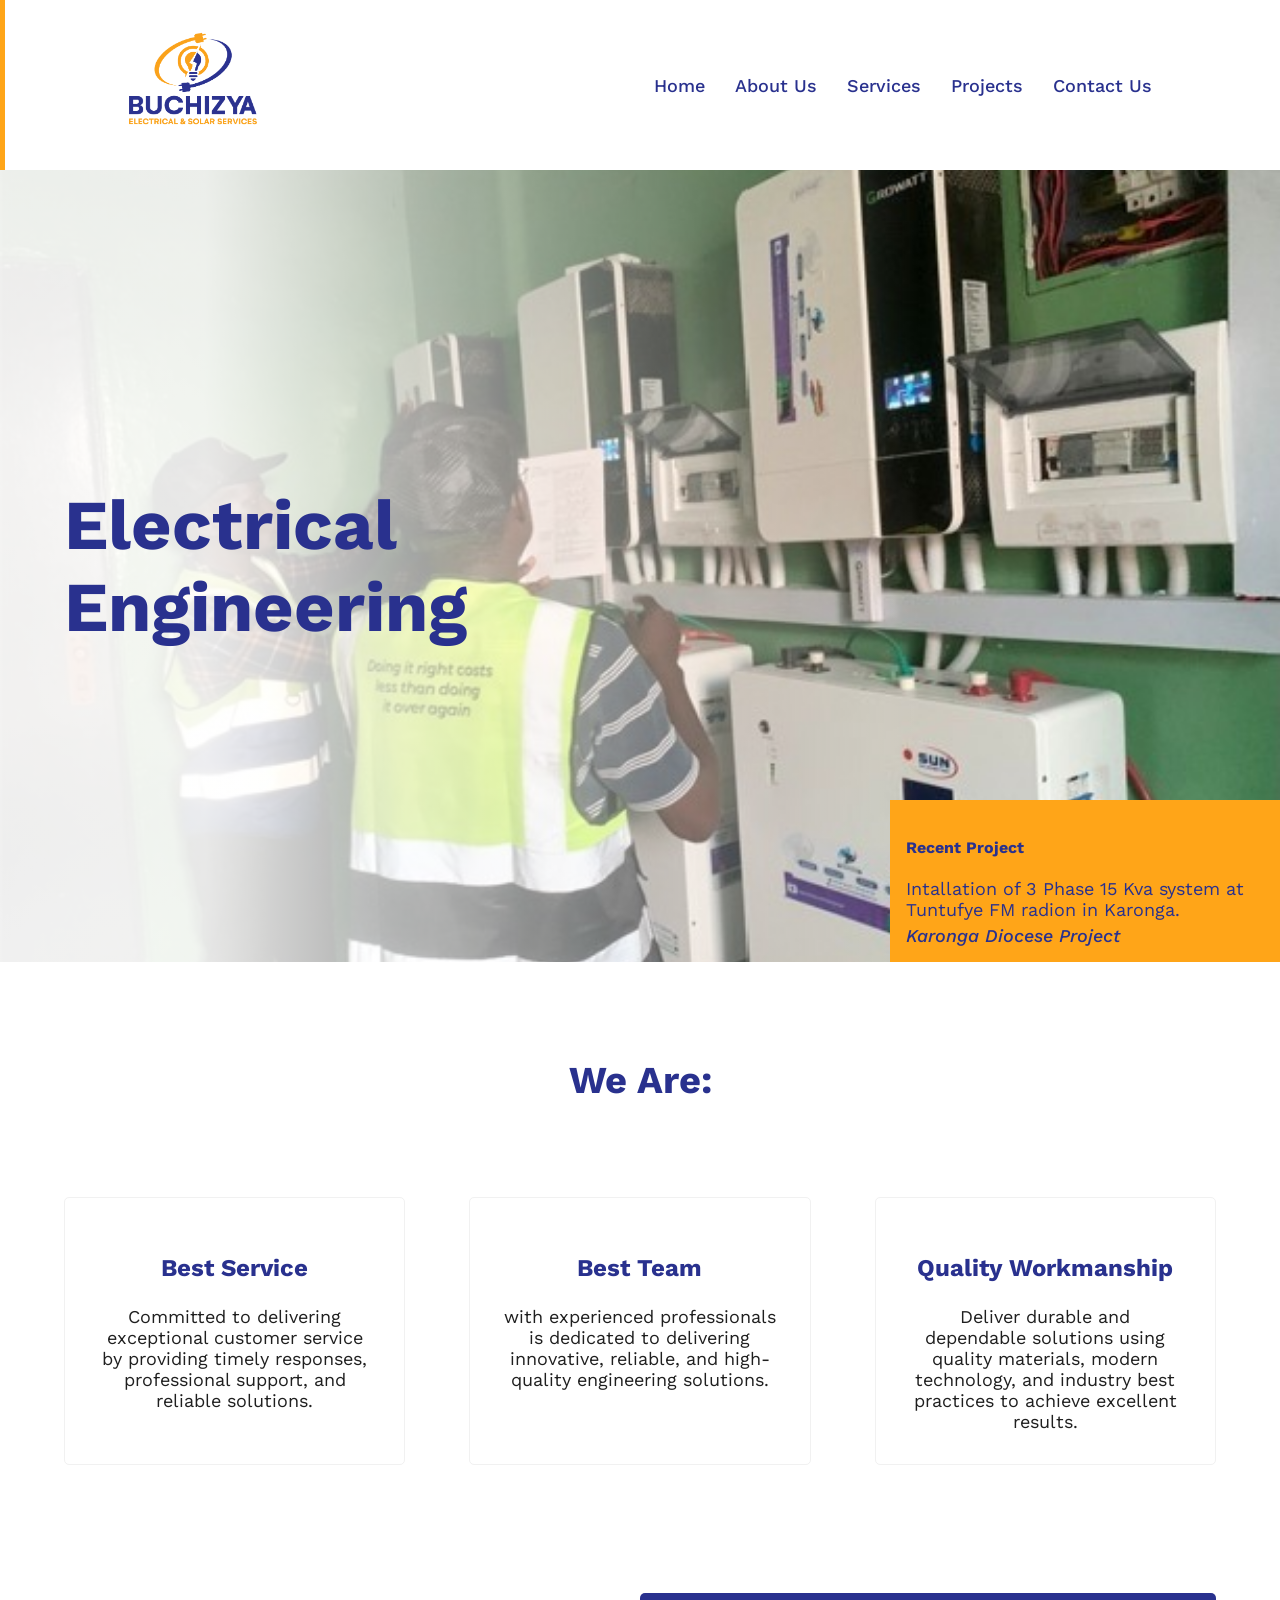
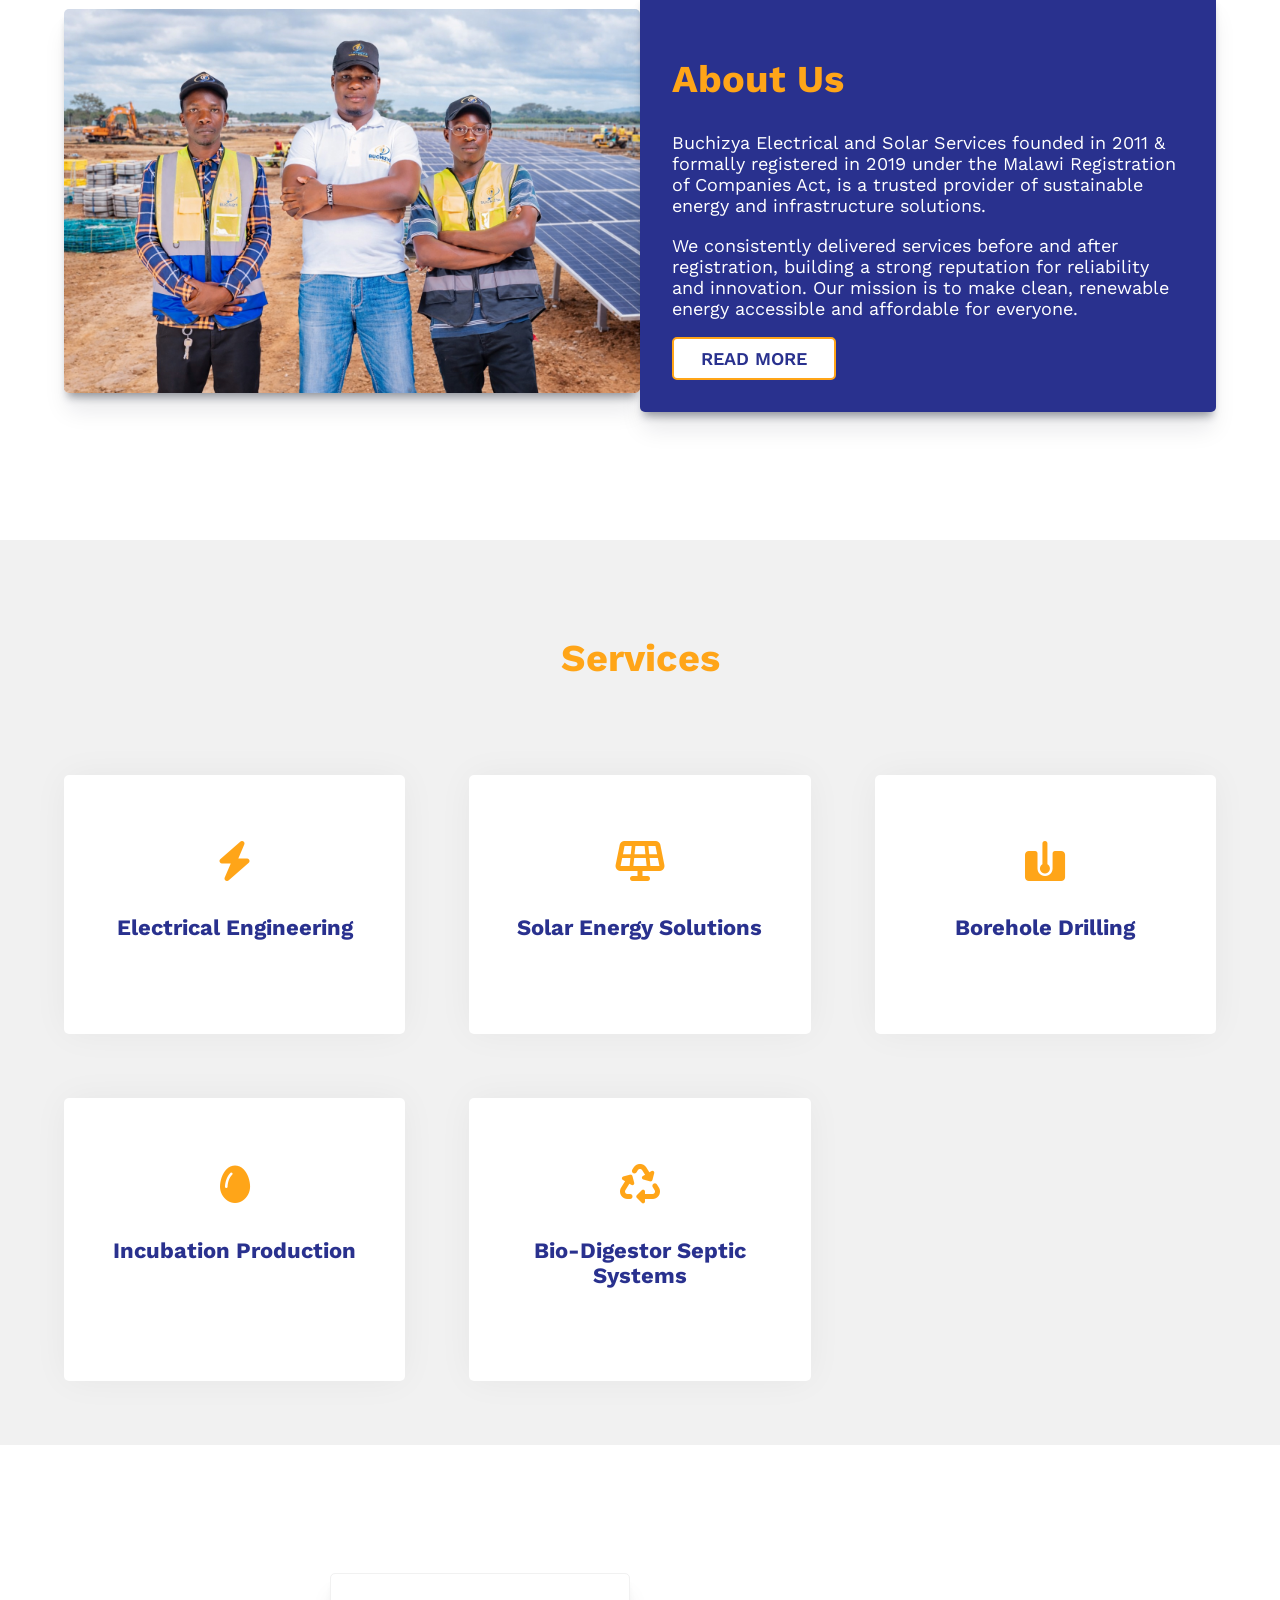
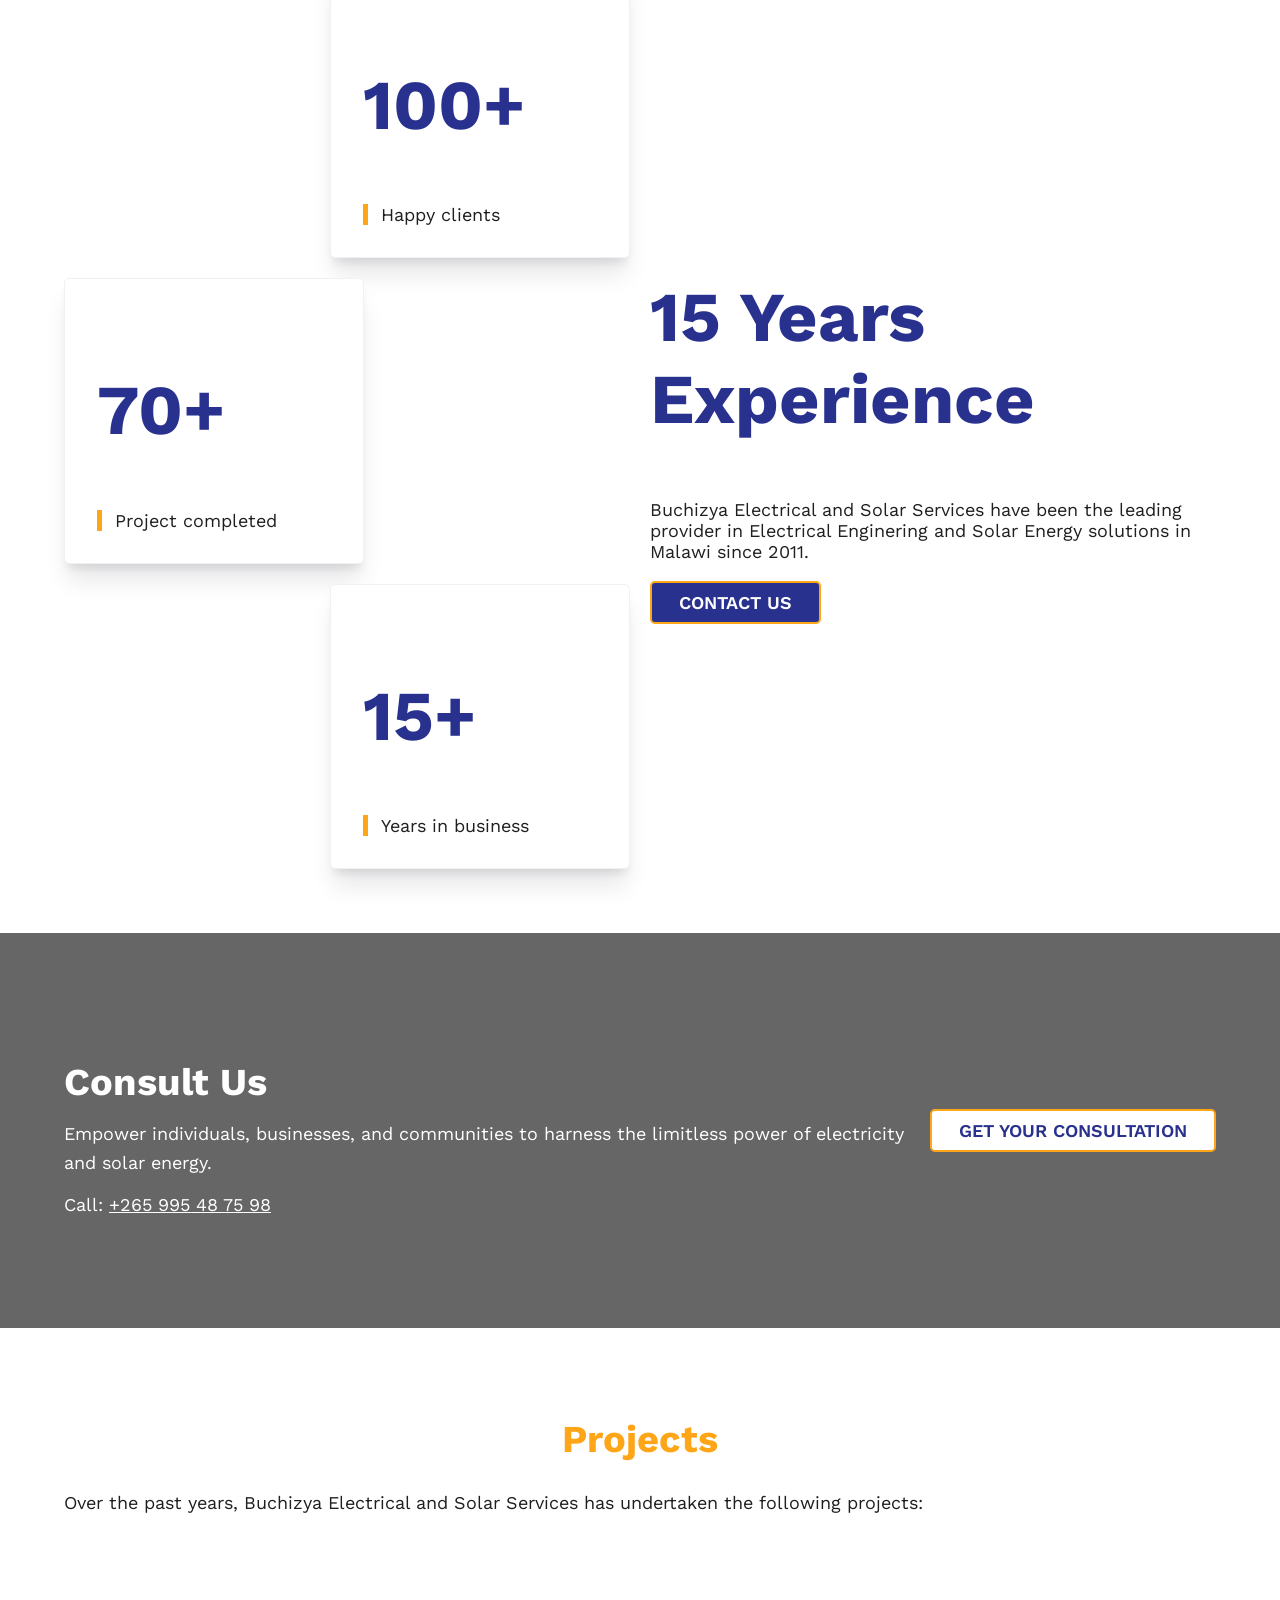
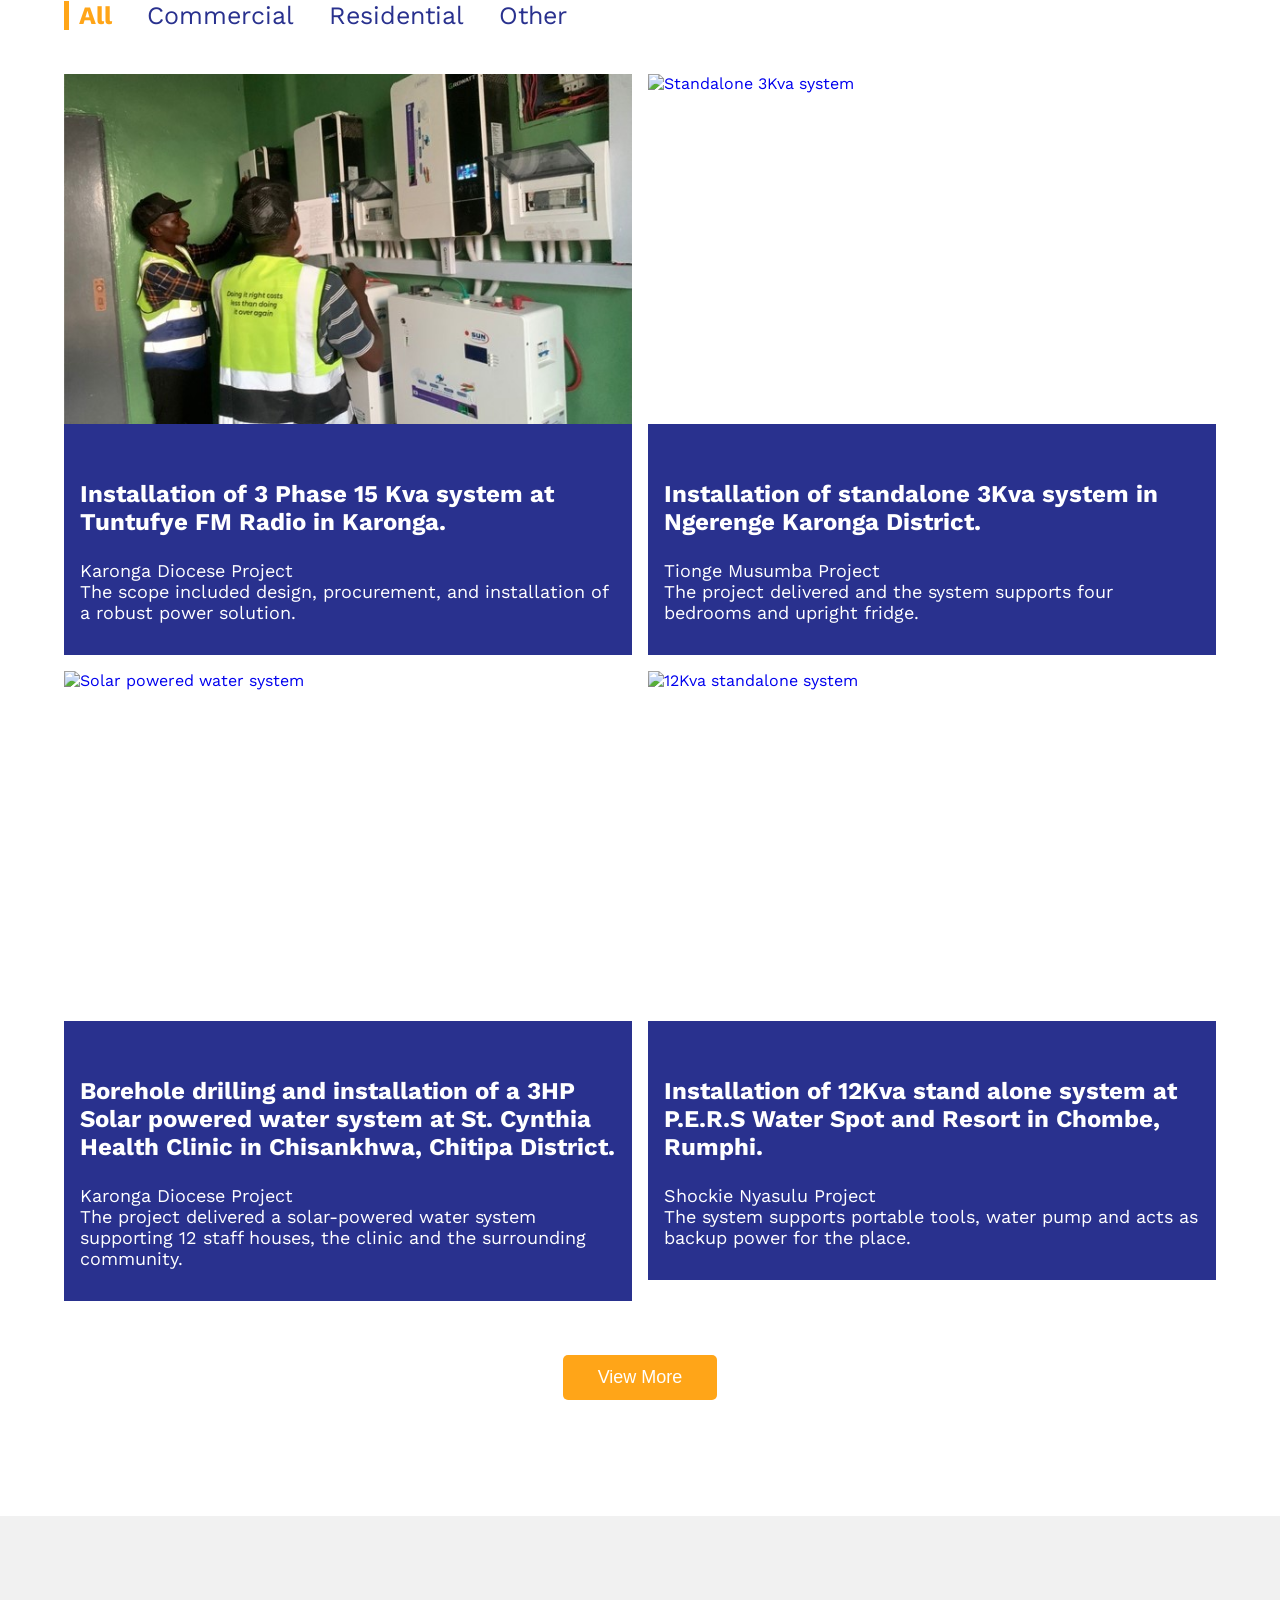
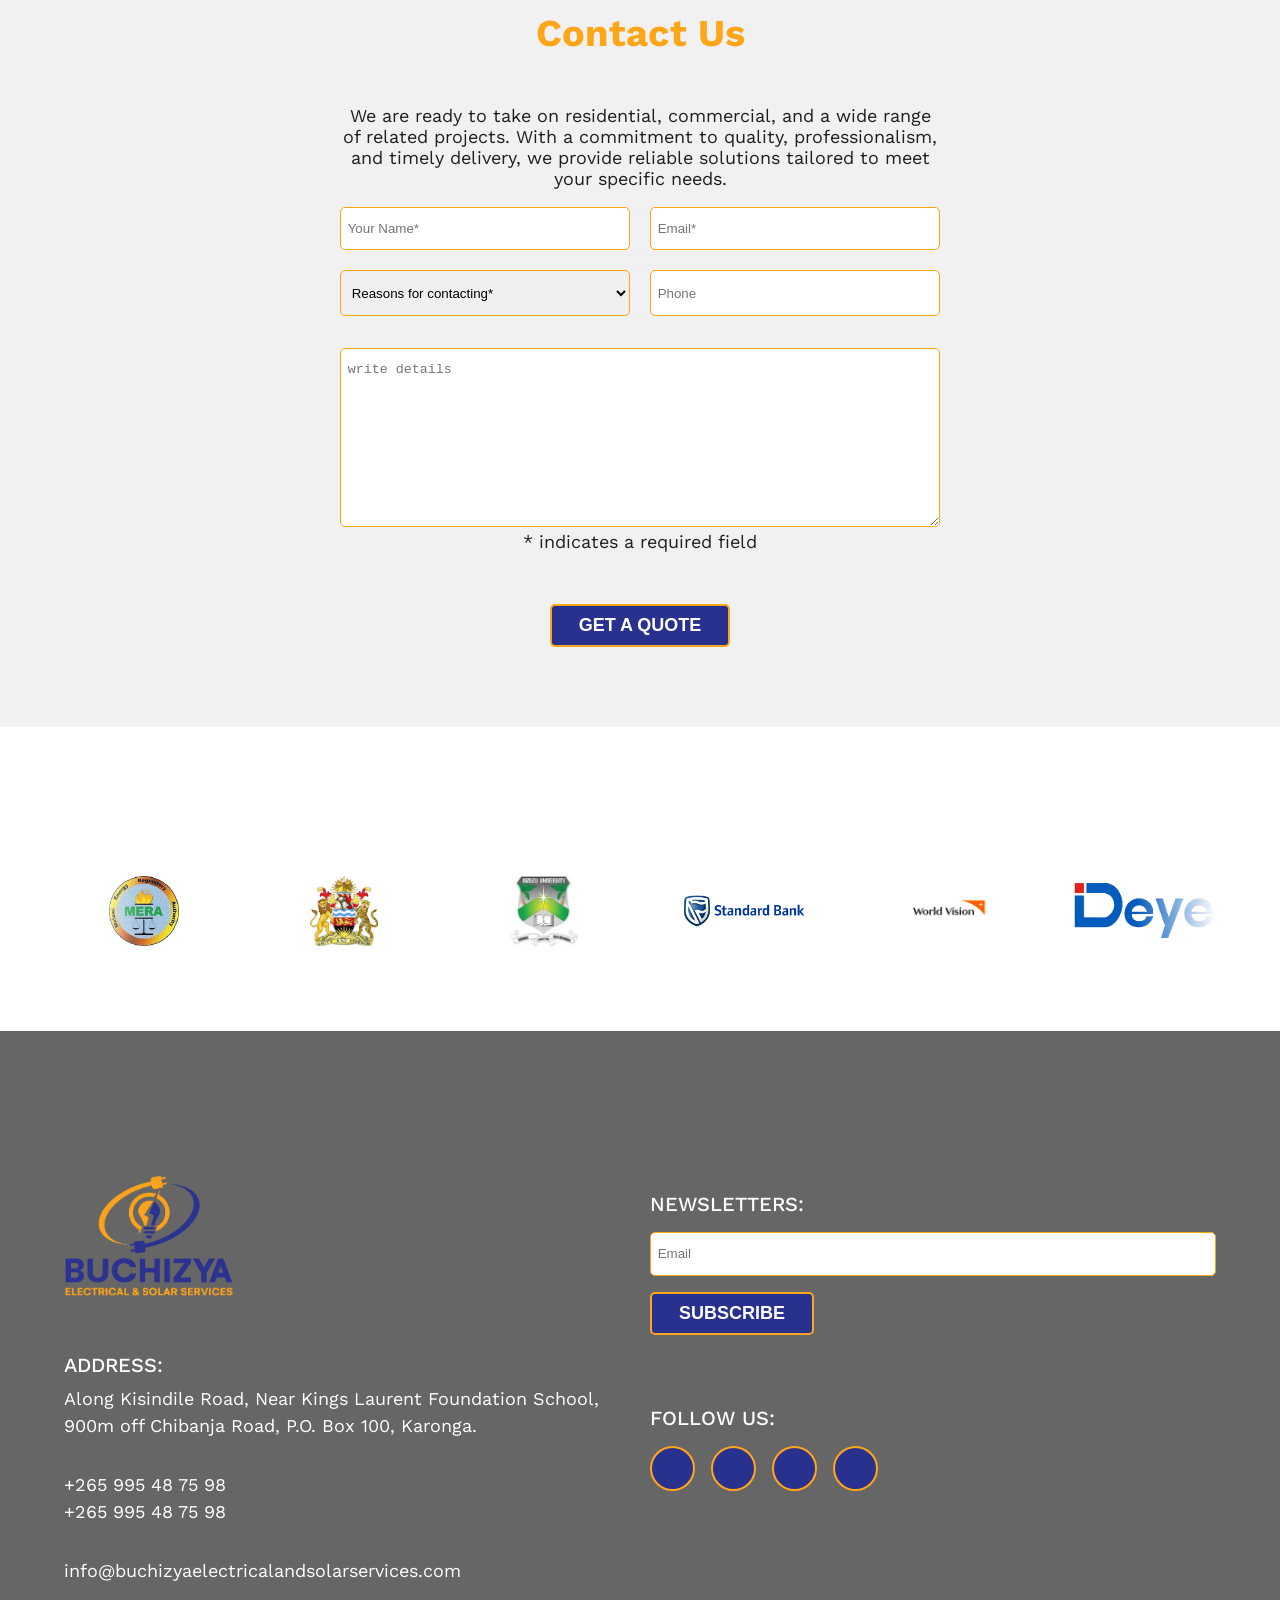
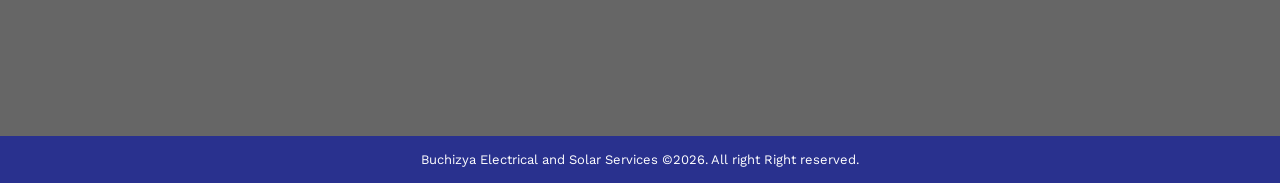
==== commit e46cfd51: "first comit" ====
--- a/index.html
+++ b/index.html
@@ -265,7 +265,7 @@
 
                         <a href="#" class="p-card">
                             <div class="slide-img">
-                                <img src="images/projects/diocese.jpg" alt="Karonga Diocese Project">
+                                <img src="images/Projects/diocese.jpg" alt="Karonga Diocese Project">
                             </div>
 
                             <div class="slide-content">
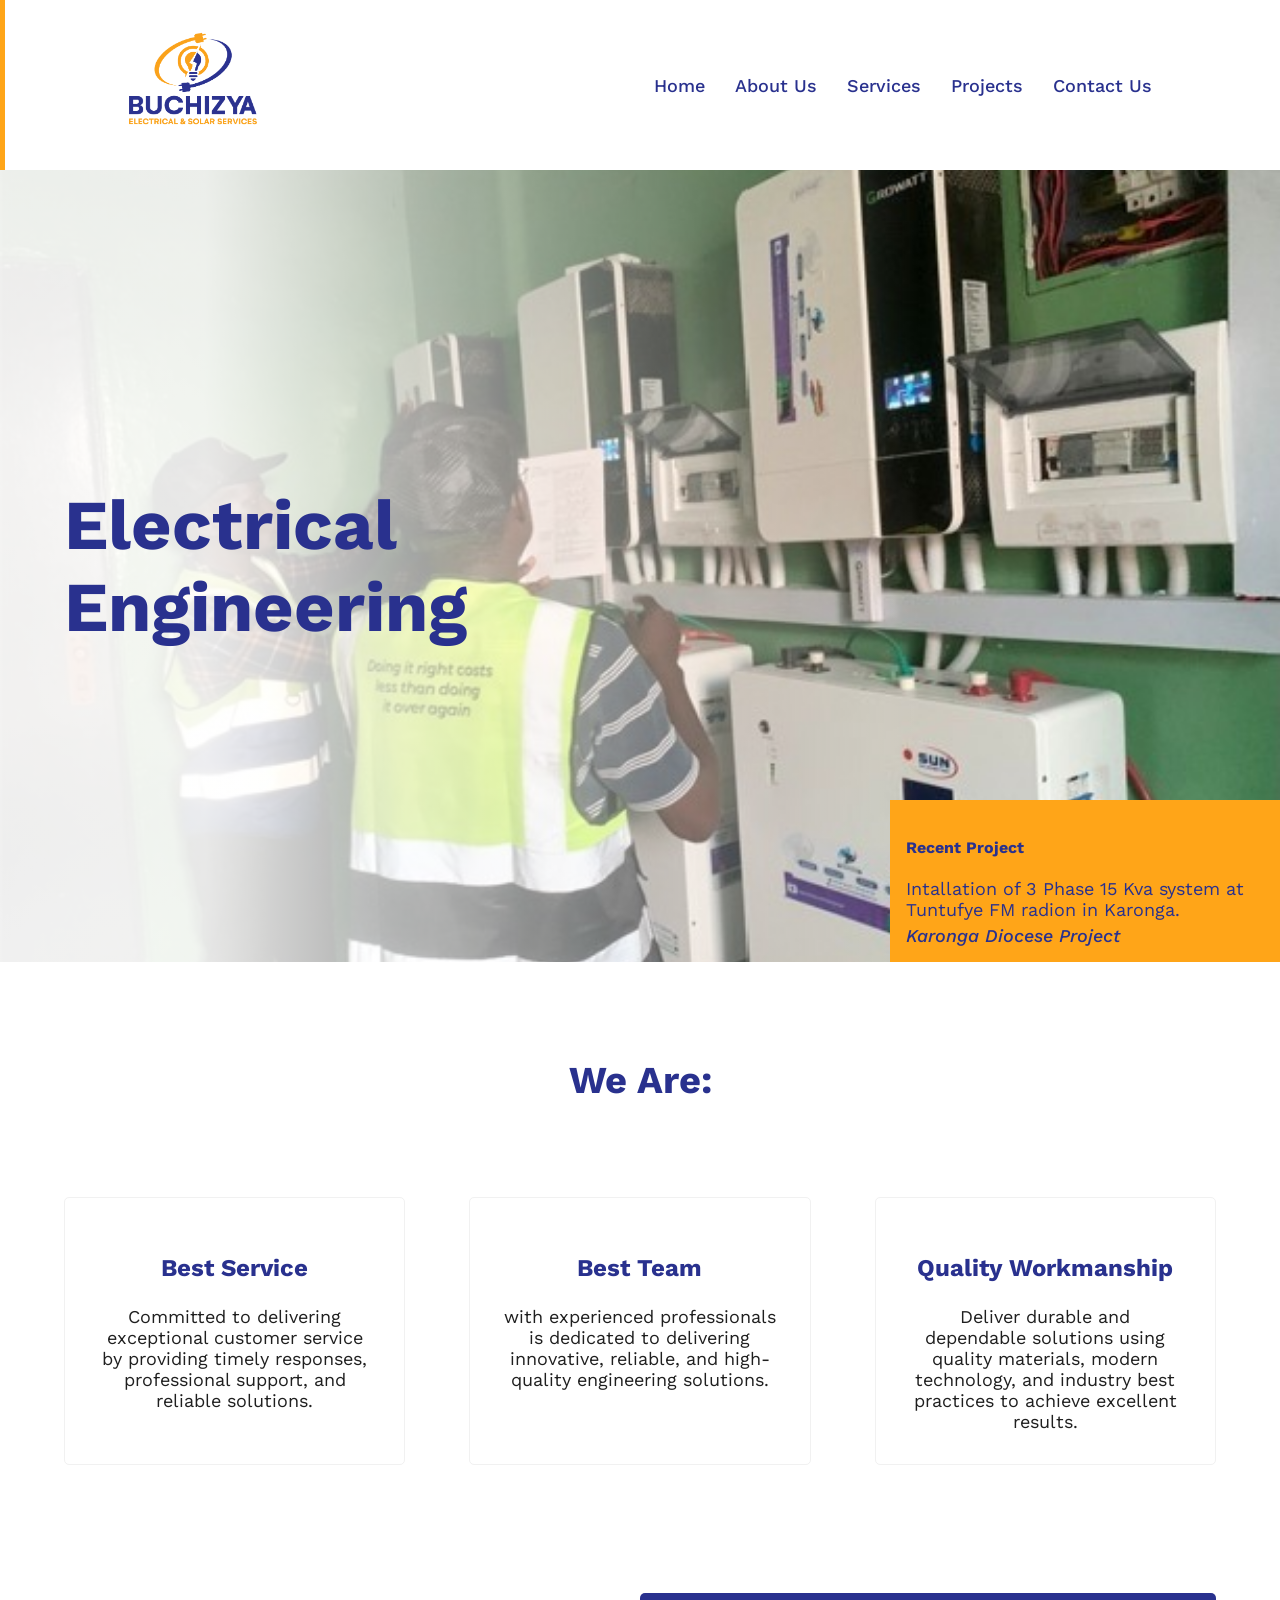
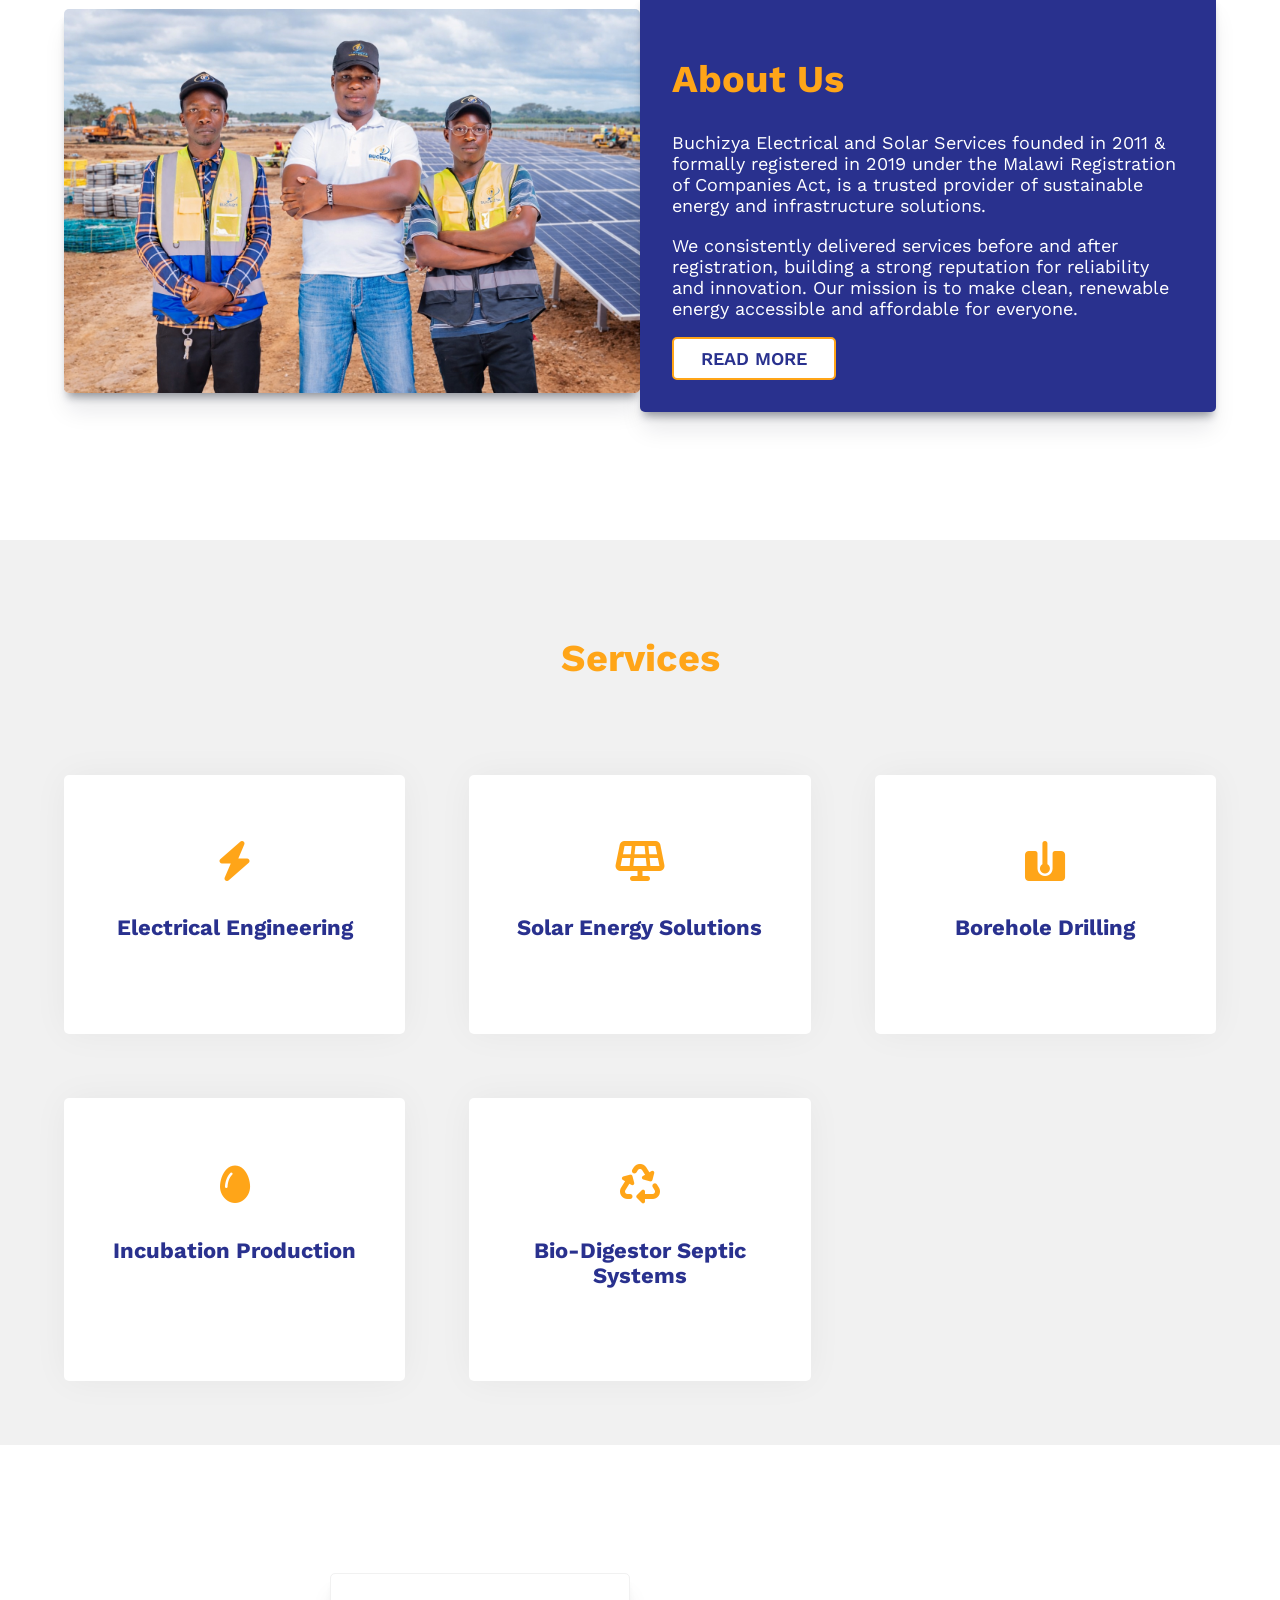
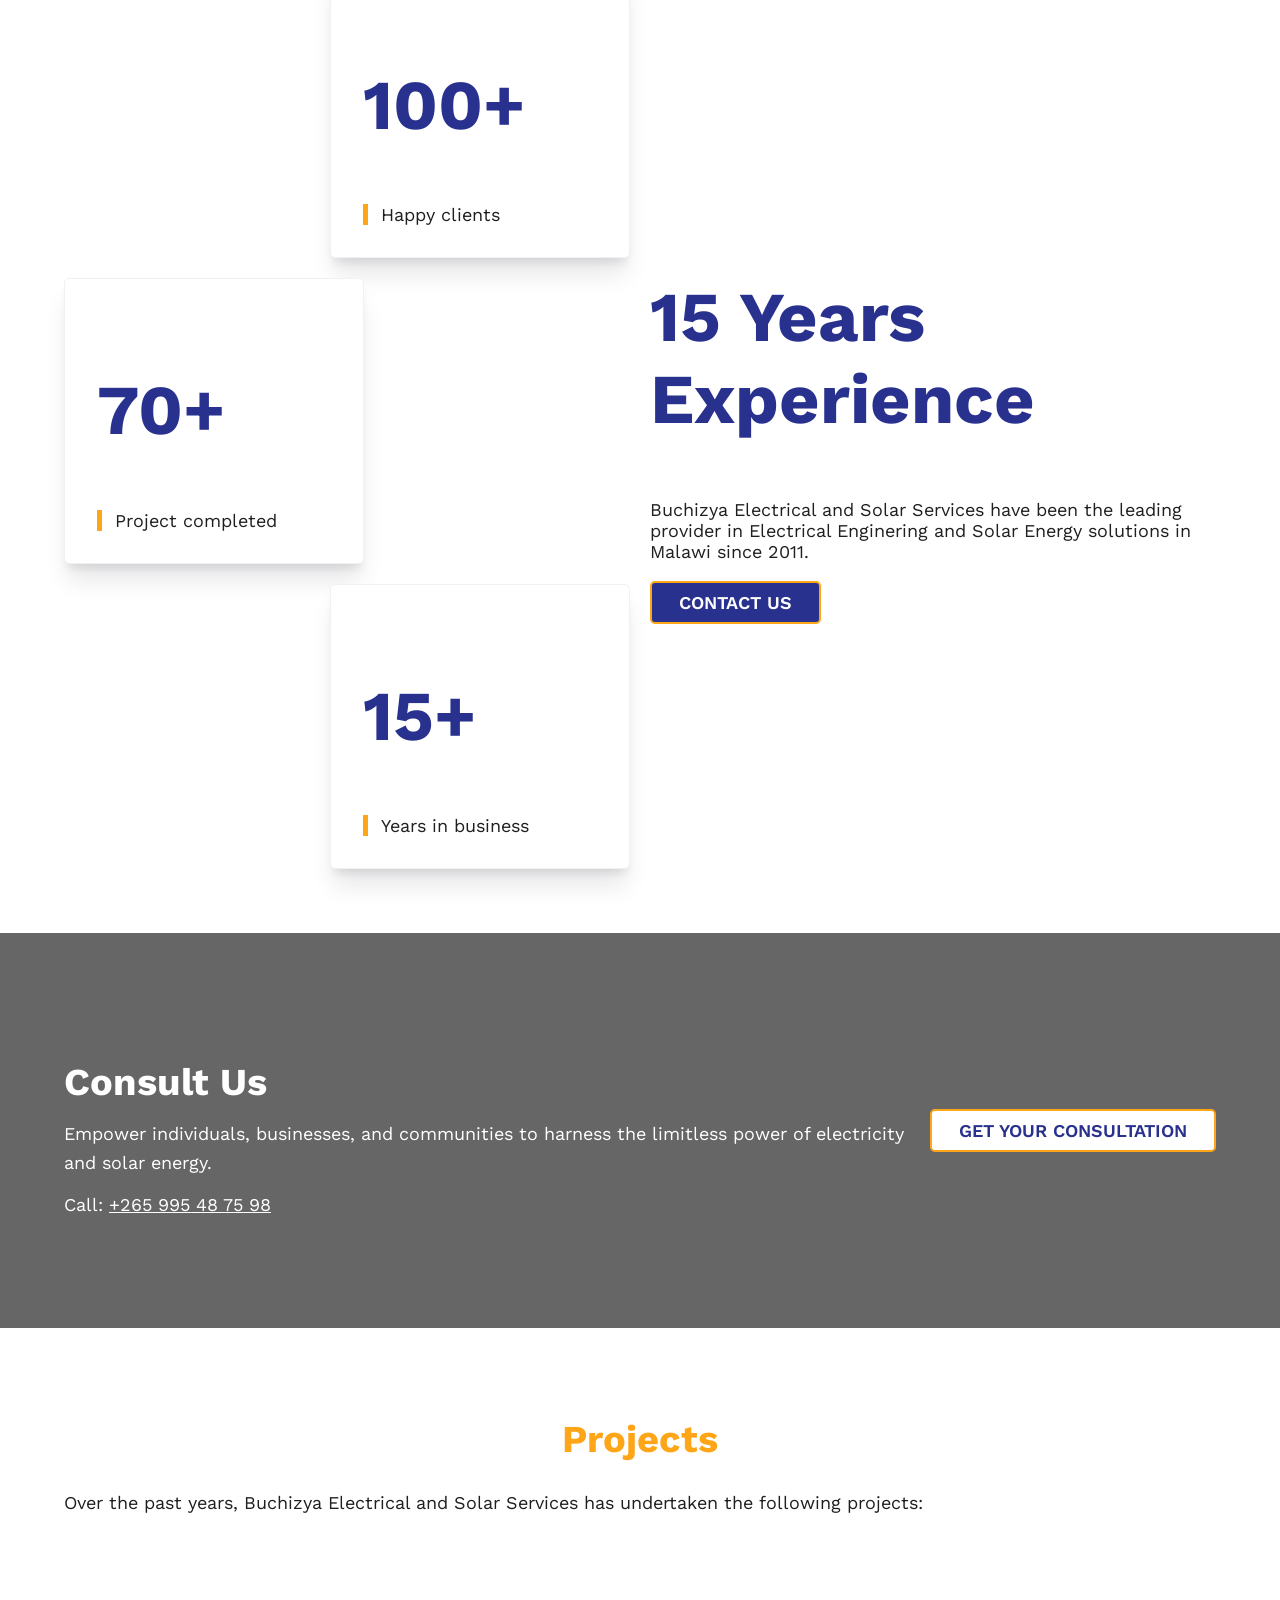
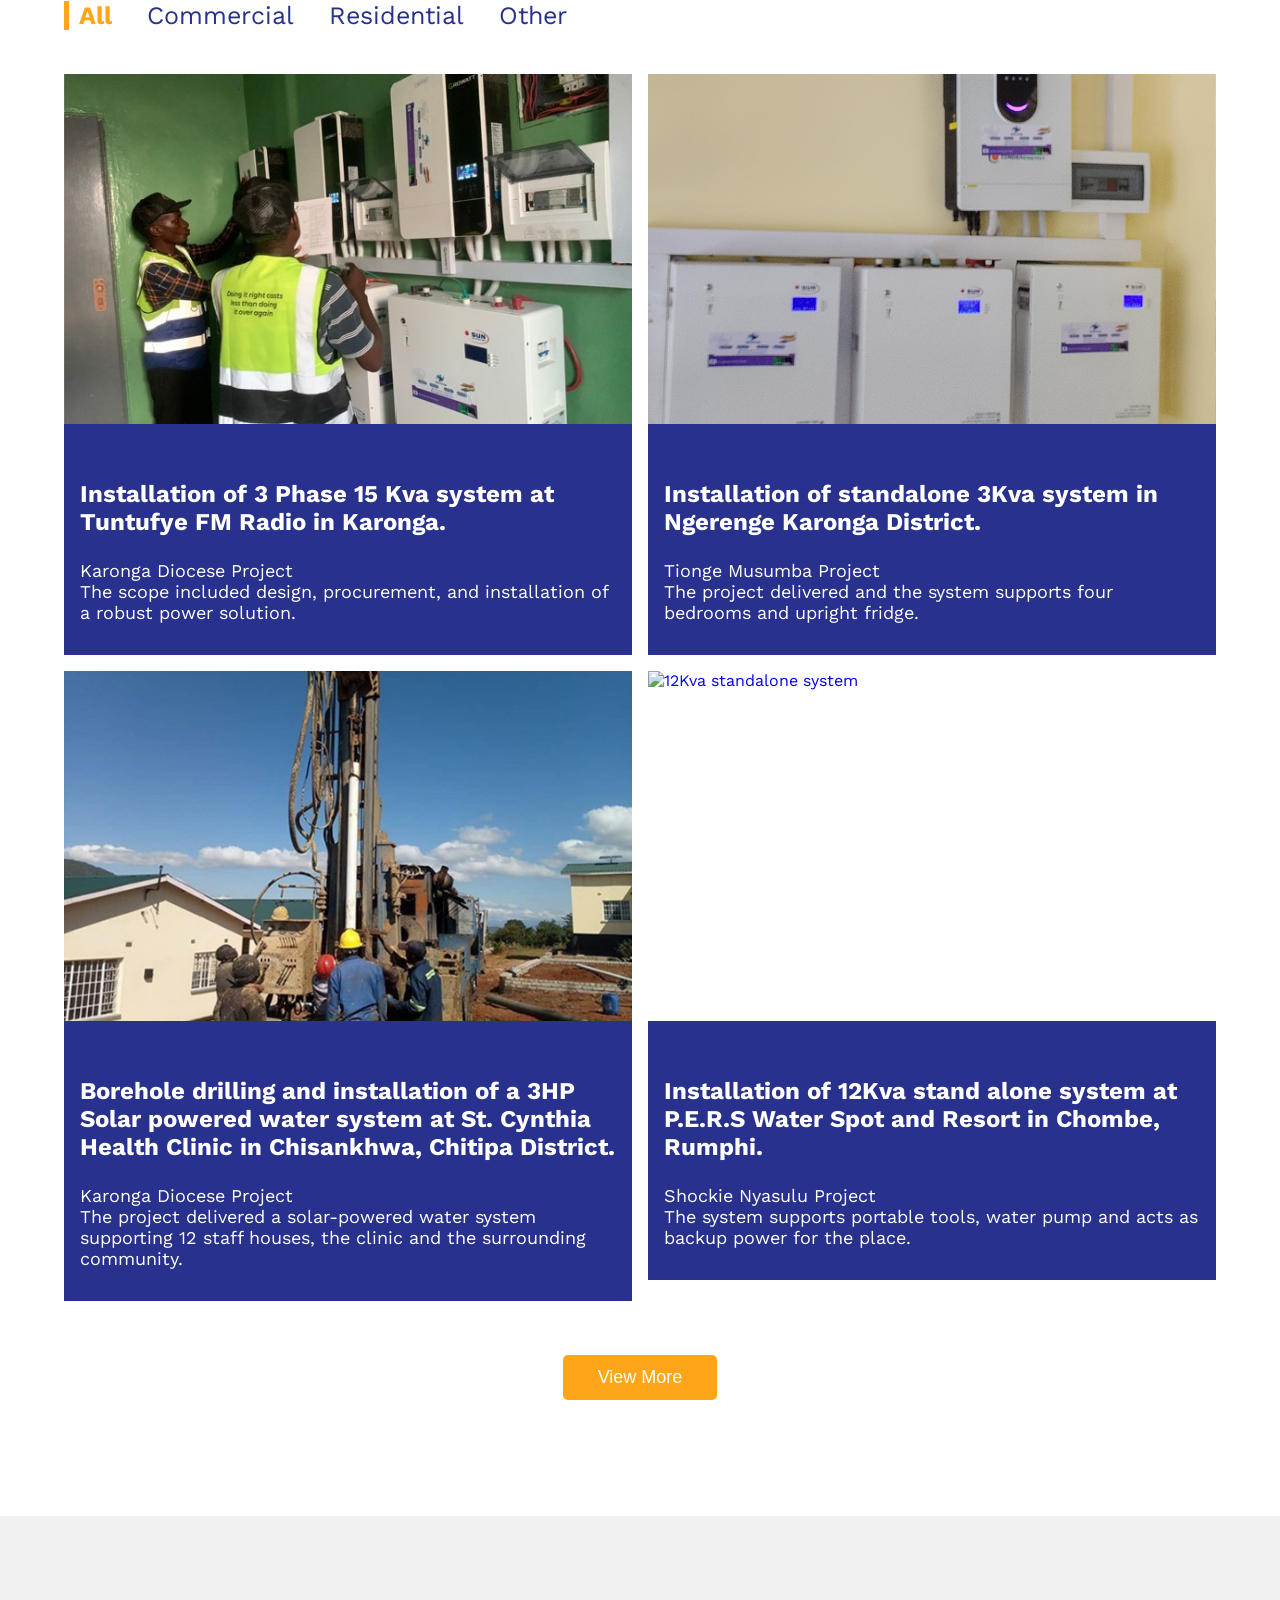
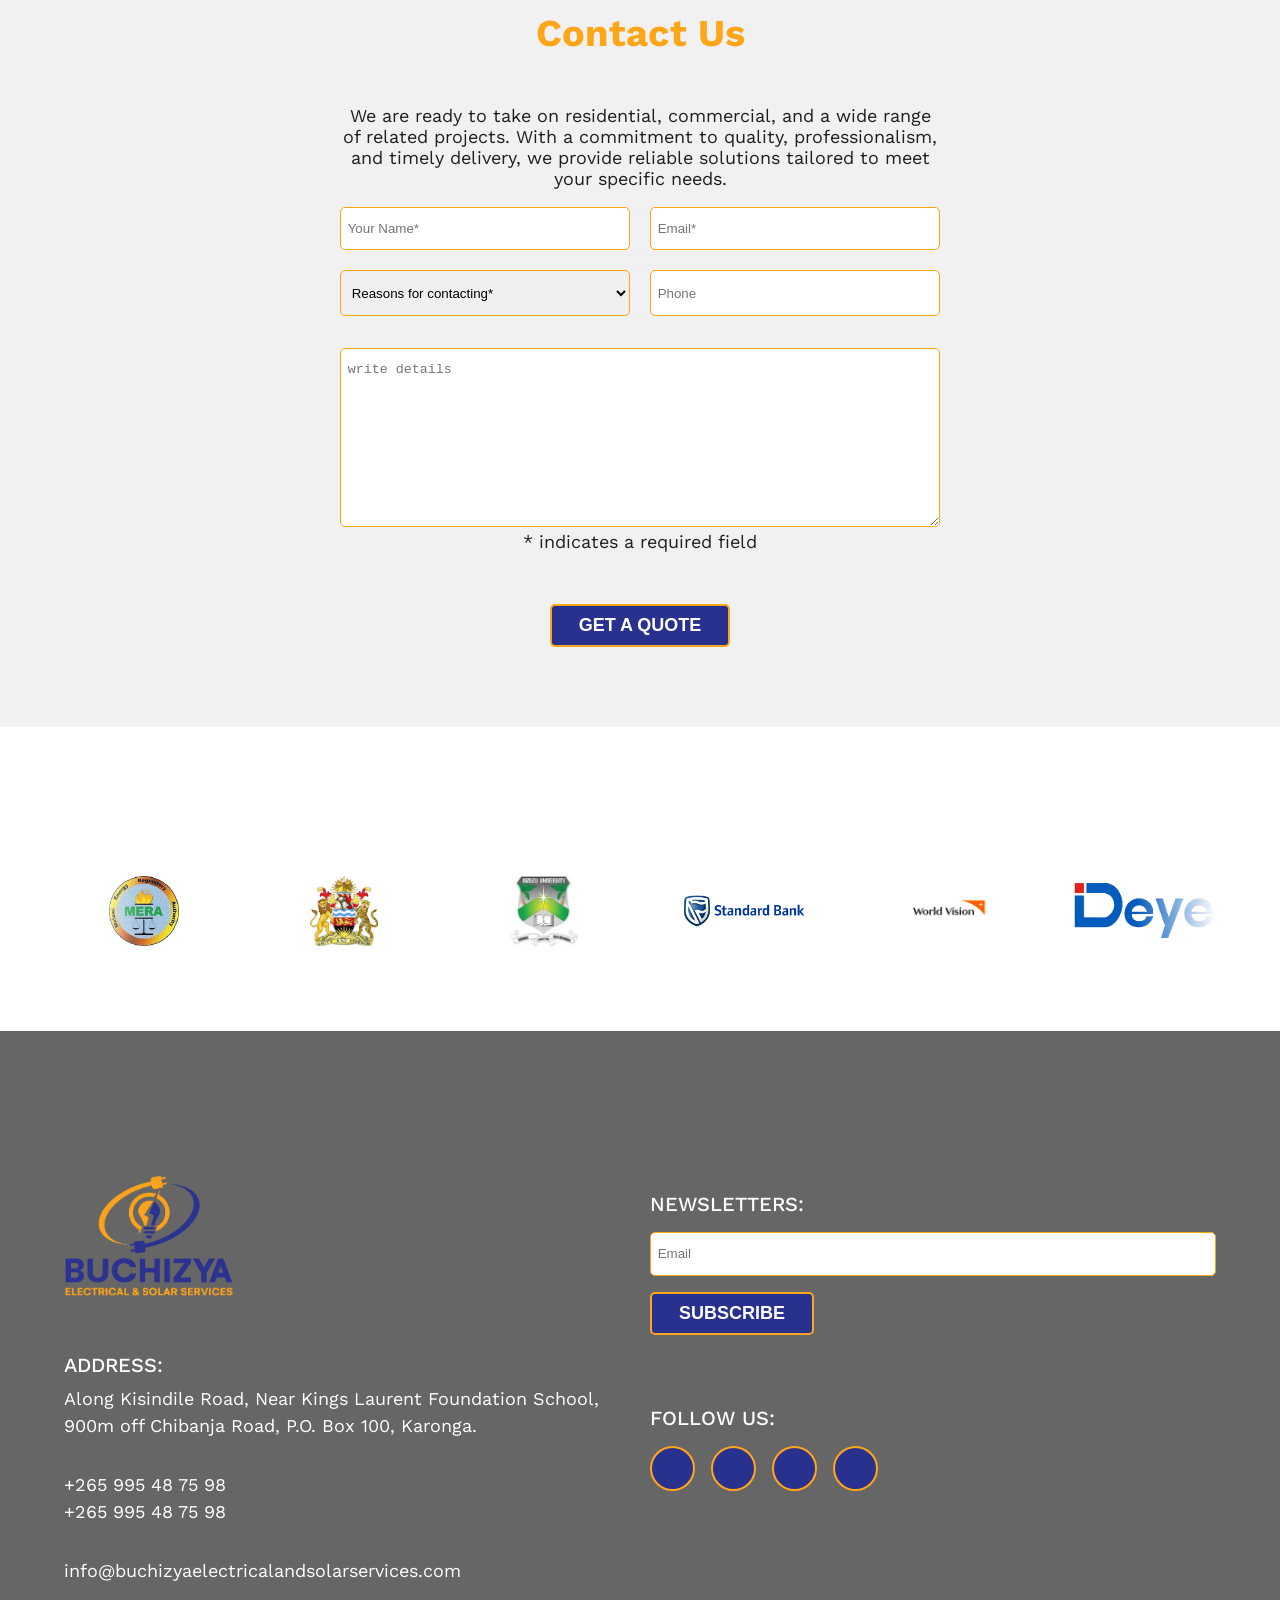
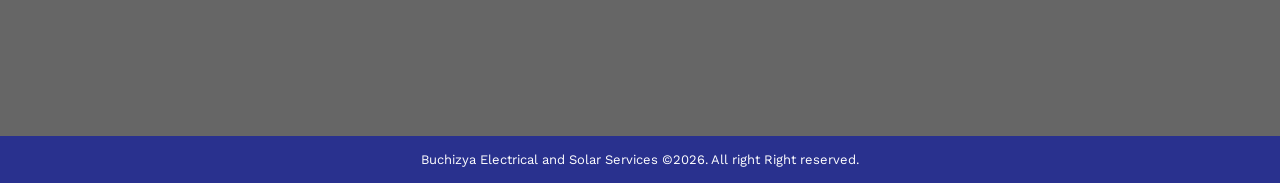
==== commit 429772cb: "first comit" ====
--- a/index.html
+++ b/index.html
@@ -262,12 +262,10 @@
 
                     <!-- PROJECT 1 -->
                     <div class="project-column" data-type="residential">
-
                         <a href="#" class="p-card">
                             <div class="slide-img">
                                 <img src="images/Projects/diocese.jpg" alt="Karonga Diocese Project">
                             </div>
-
                             <div class="slide-content">
                                 <h3>
                                     Installation of 3 Phase 15 Kva system at Tuntufye FM Radio in Karonga.
@@ -281,7 +279,7 @@
 
                         <a href="#" class="p-card">
                             <div class="slide-img">
-                                <img src="images/projects/bolehole.jpg" alt="Solar powered water system">
+                                <img src="images/Projects/bolehole.jpg" alt="Solar powered water system">
                             </div>
 
                             <div class="slide-content">
@@ -294,17 +292,14 @@
                                 </p>
                             </div>
                         </a>
-
                     </div>
 
                     <!-- PROJECT 2 -->
                     <div class="project-column" data-type="commercial">
-
-                        <a href="#" class="p-card">
-                            <div class="slide-img">
-                                <img src="images/projects/backup.jpg" alt="Standalone 3Kva system">
-                            </div>
-
+                        <a href="#" class="p-card">
+                            <div class="slide-img">
+                                <img src="images/Projects/backup.jpg" alt="Standalone 3Kva system">
+                            </div>
                             <div class="slide-content">
                                 <h3>
                                     Installation of standalone 3Kva system in Ngerenge Karonga District.
@@ -318,7 +313,7 @@
 
                         <a href="#" class="p-card">
                             <div class="slide-img">
-                                <img src="images/projects/tionge.jpg" alt="12Kva standalone system">
+                                <img src="images/Projects/tionge.jpg" alt="12Kva standalone system">
                             </div>
 
                             <div class="slide-content">
@@ -331,17 +326,14 @@
                                 </p>
                             </div>
                         </a>
-
                     </div>
 
                     <!-- PROJECT 3 -->
                     <div class="project-column hidden-project" data-type="residential">
-
-                        <a href="#" class="p-card">
-                            <div class="slide-img">
-                                <img src="images/projects/wenya.jpg" alt="Mukule Primary School solar system">
-                            </div>
-
+                        <a href="#" class="p-card">
+                            <div class="slide-img">
+                                <img src="images/Projects/wenya.jpg" alt="Mukule Primary School solar system">
+                            </div>
                             <div class="slide-content">
                                 <h3>
                                     Installation of 10Kva stand alone system at Mukule Primary School in Chitipa.
@@ -355,9 +347,8 @@
 
                         <a href="#" class="p-card">
                             <div class="slide-img">
-                                <img src="images/projects/wenya2.jpg" alt="Wenya Secondary School">
-                            </div>
-
+                                <img src="images/Projects/wenya2.jpg" alt="Wenya Secondary School">
+                            </div>
                             <div class="slide-content">
                                 <h3>
                                     Installation of 3Kva backup system at Wenya Secondary School.
@@ -368,17 +359,14 @@
                                 </p>
                             </div>
                         </a>
-
                     </div>
 
                     <!-- PROJECT 4 -->
                     <div class="project-column hidden-project" data-type="commercial">
-
-                        <a href="#" class="p-card">
-                            <div class="slide-img">
-                                <img src="images/projects/install.jpg" alt="Water powered system">
-                            </div>
-
+                        <a href="#" class="p-card">
+                            <div class="slide-img">
+                                <img src="images/Projects/install.jpg" alt="Water powered system">
+                            </div>
                             <div class="slide-content">
                                 <h3>
                                     Installation of 2HP water powered system in Wiliro, Karonga.
@@ -392,9 +380,8 @@
 
                         <a href="#" class="p-card">
                             <div class="slide-img">
-                                <img src="images/projects/solar2.jpg" alt="Solar powered water system">
-                            </div>
-
+                                <img src="images/Projects/solar2.jpg" alt="Solar powered water system">
+                            </div>
                             <div class="slide-content">
                                 <h3>
                                     Installation of 2HP solar powered water system at Ngerenge Health Centre in Karonga.
@@ -405,11 +392,8 @@
                                 </p>
                             </div>
                         </a>
-
-                    </div>
-
-                </div>
-
+                    </div>
+                </div>
                 <button class="view-more-btn" id="viewMoreBtn">
                     View More
                 </button>
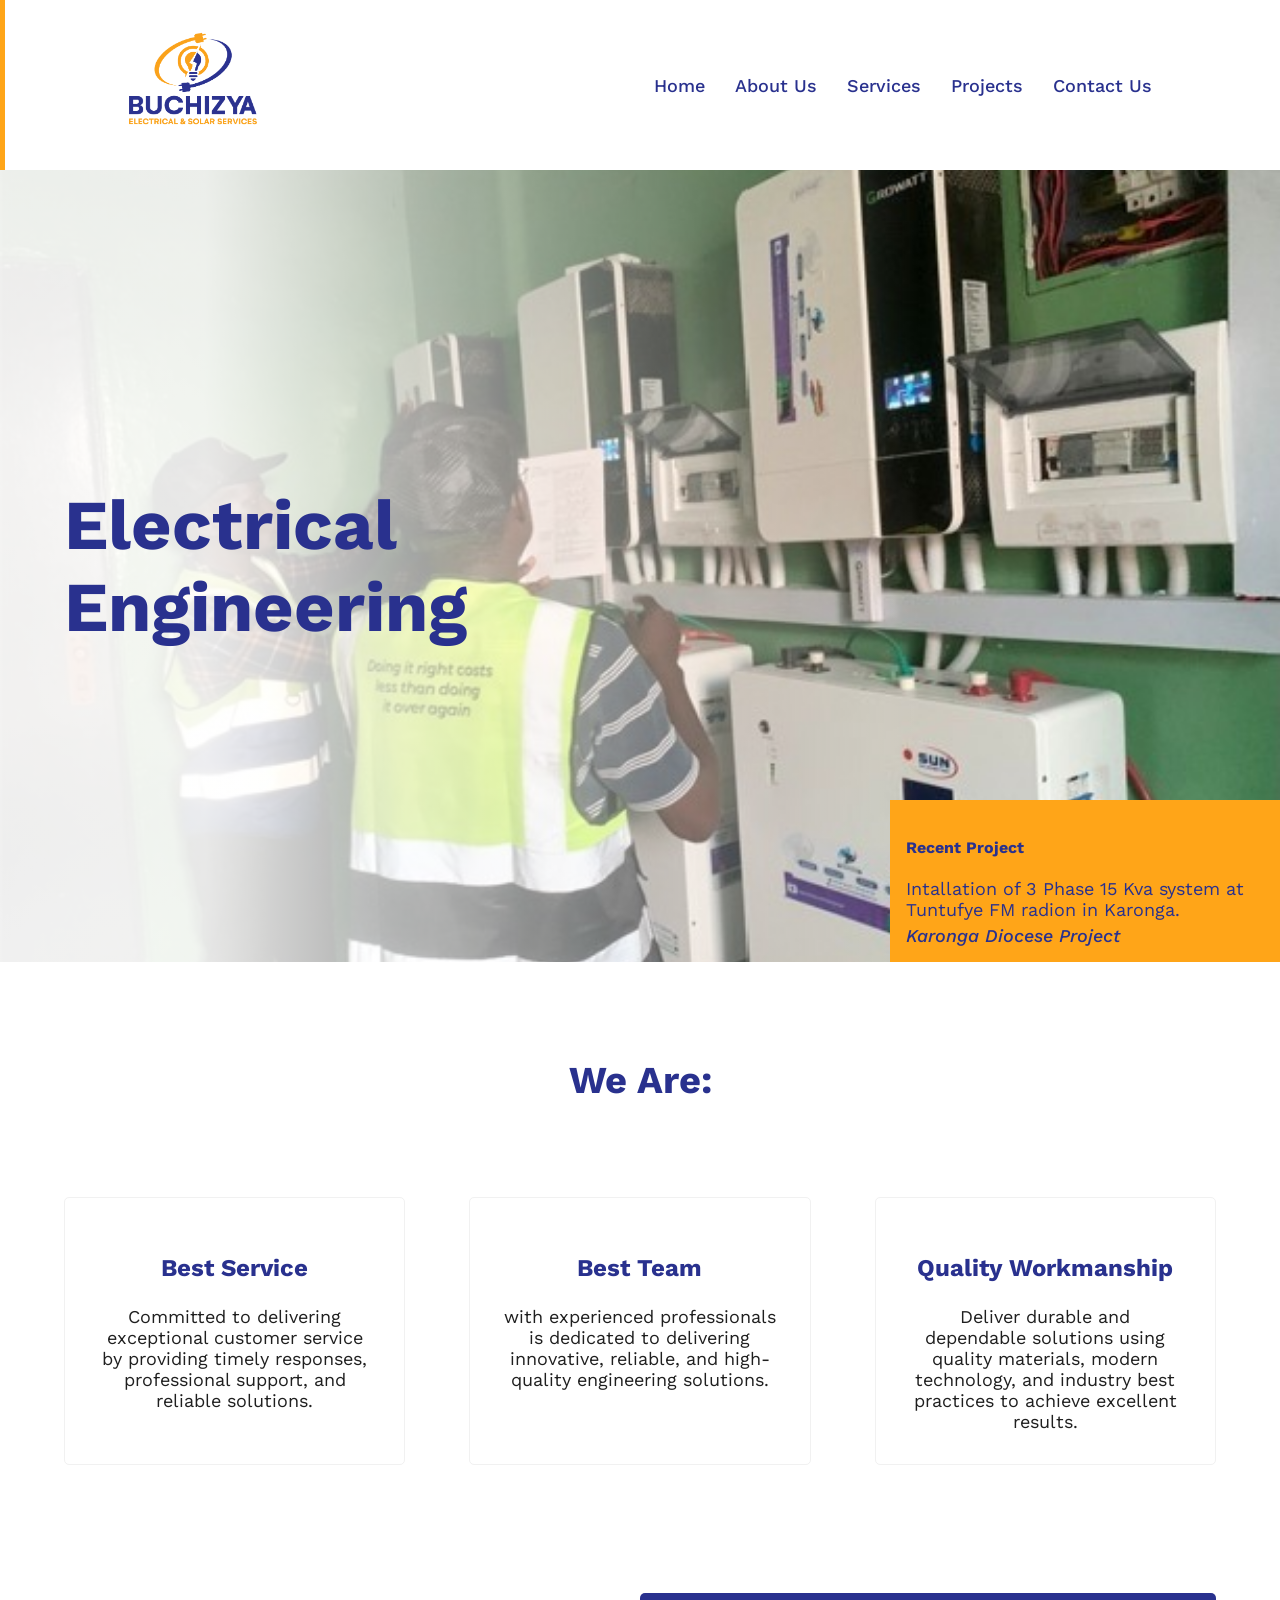
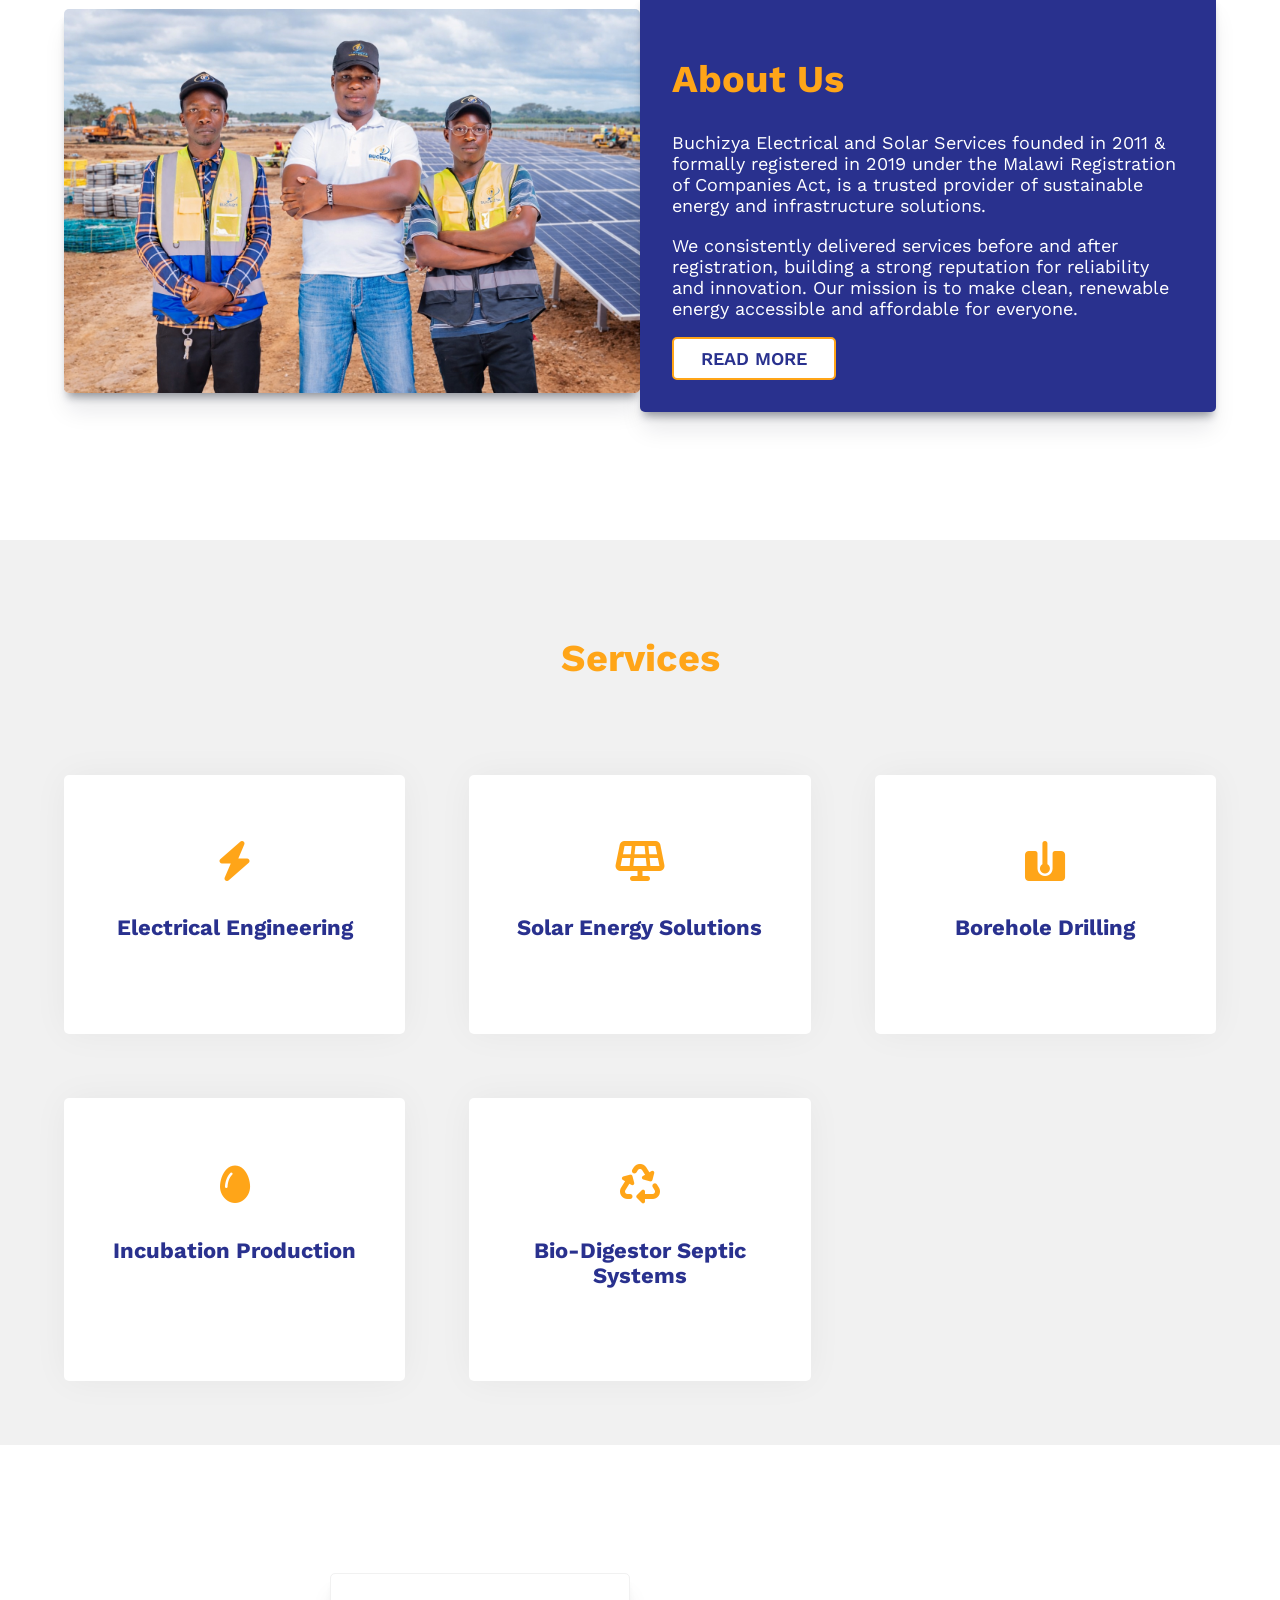
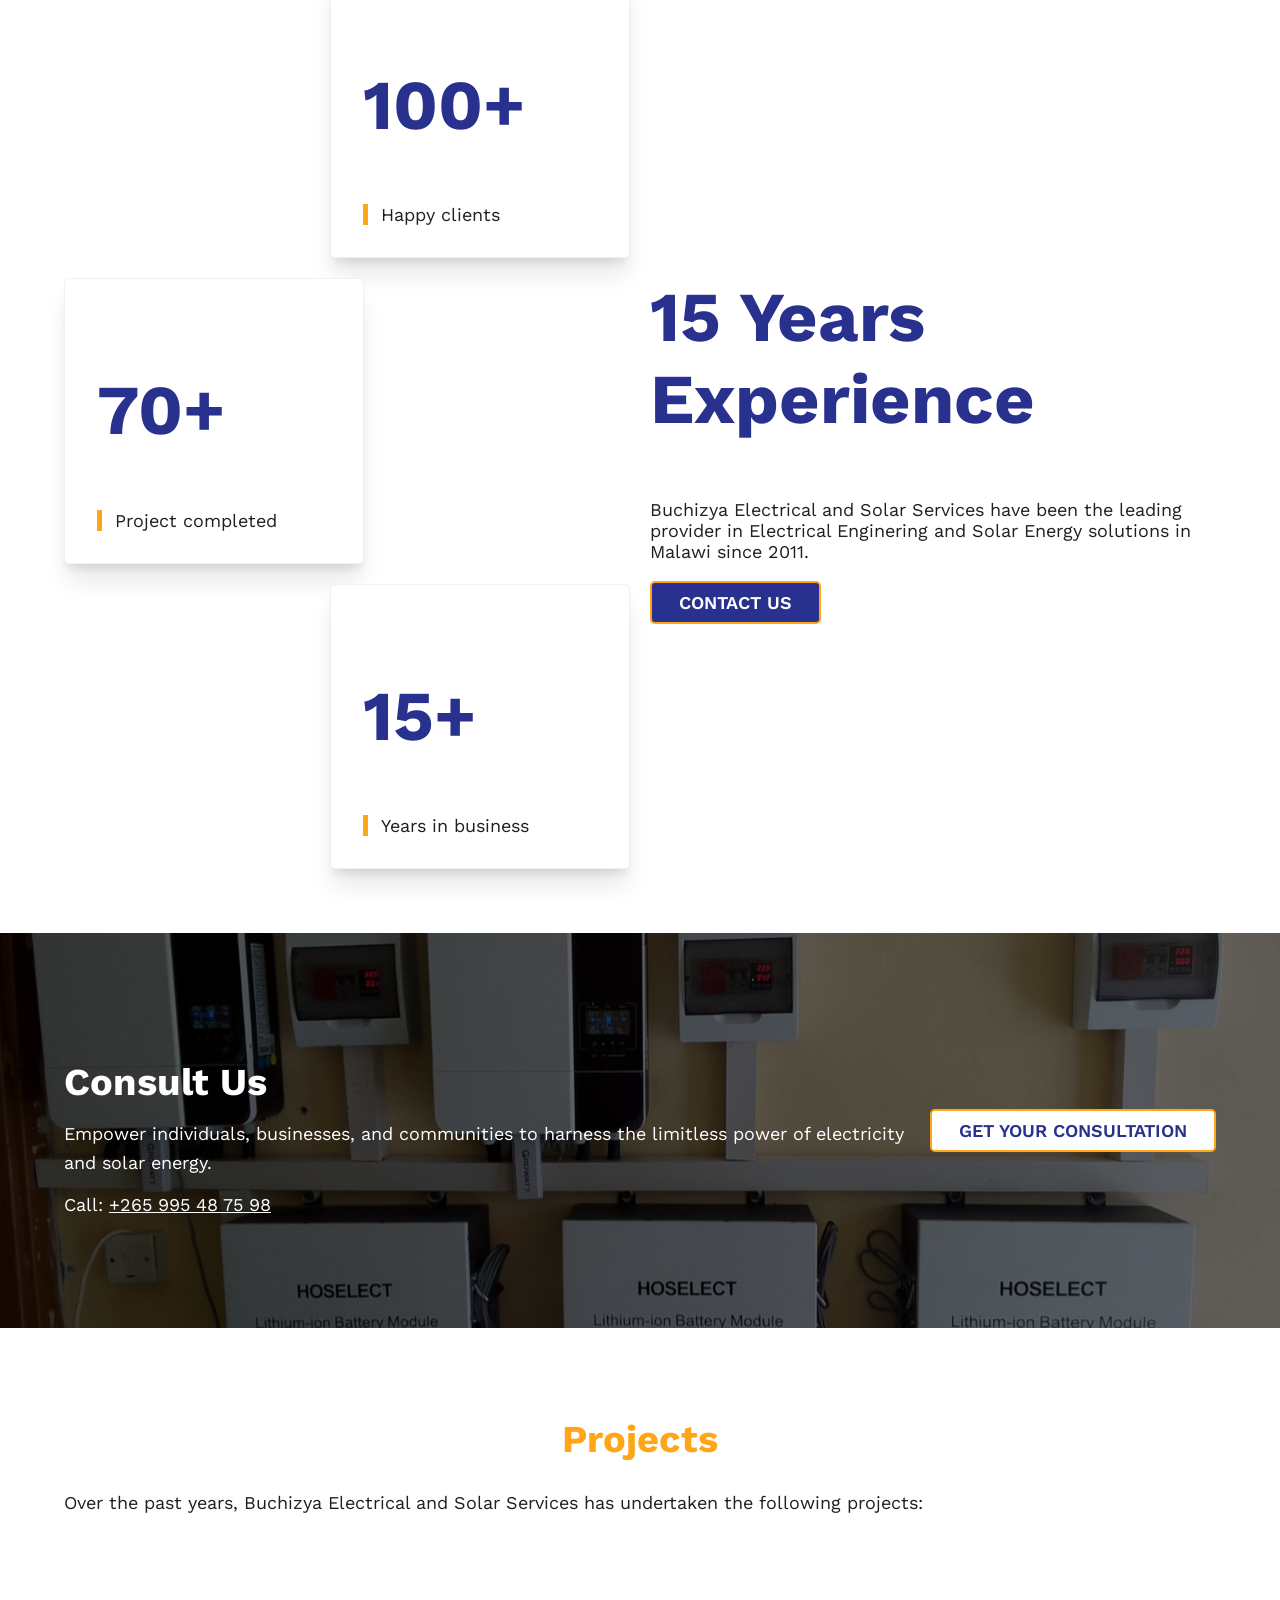
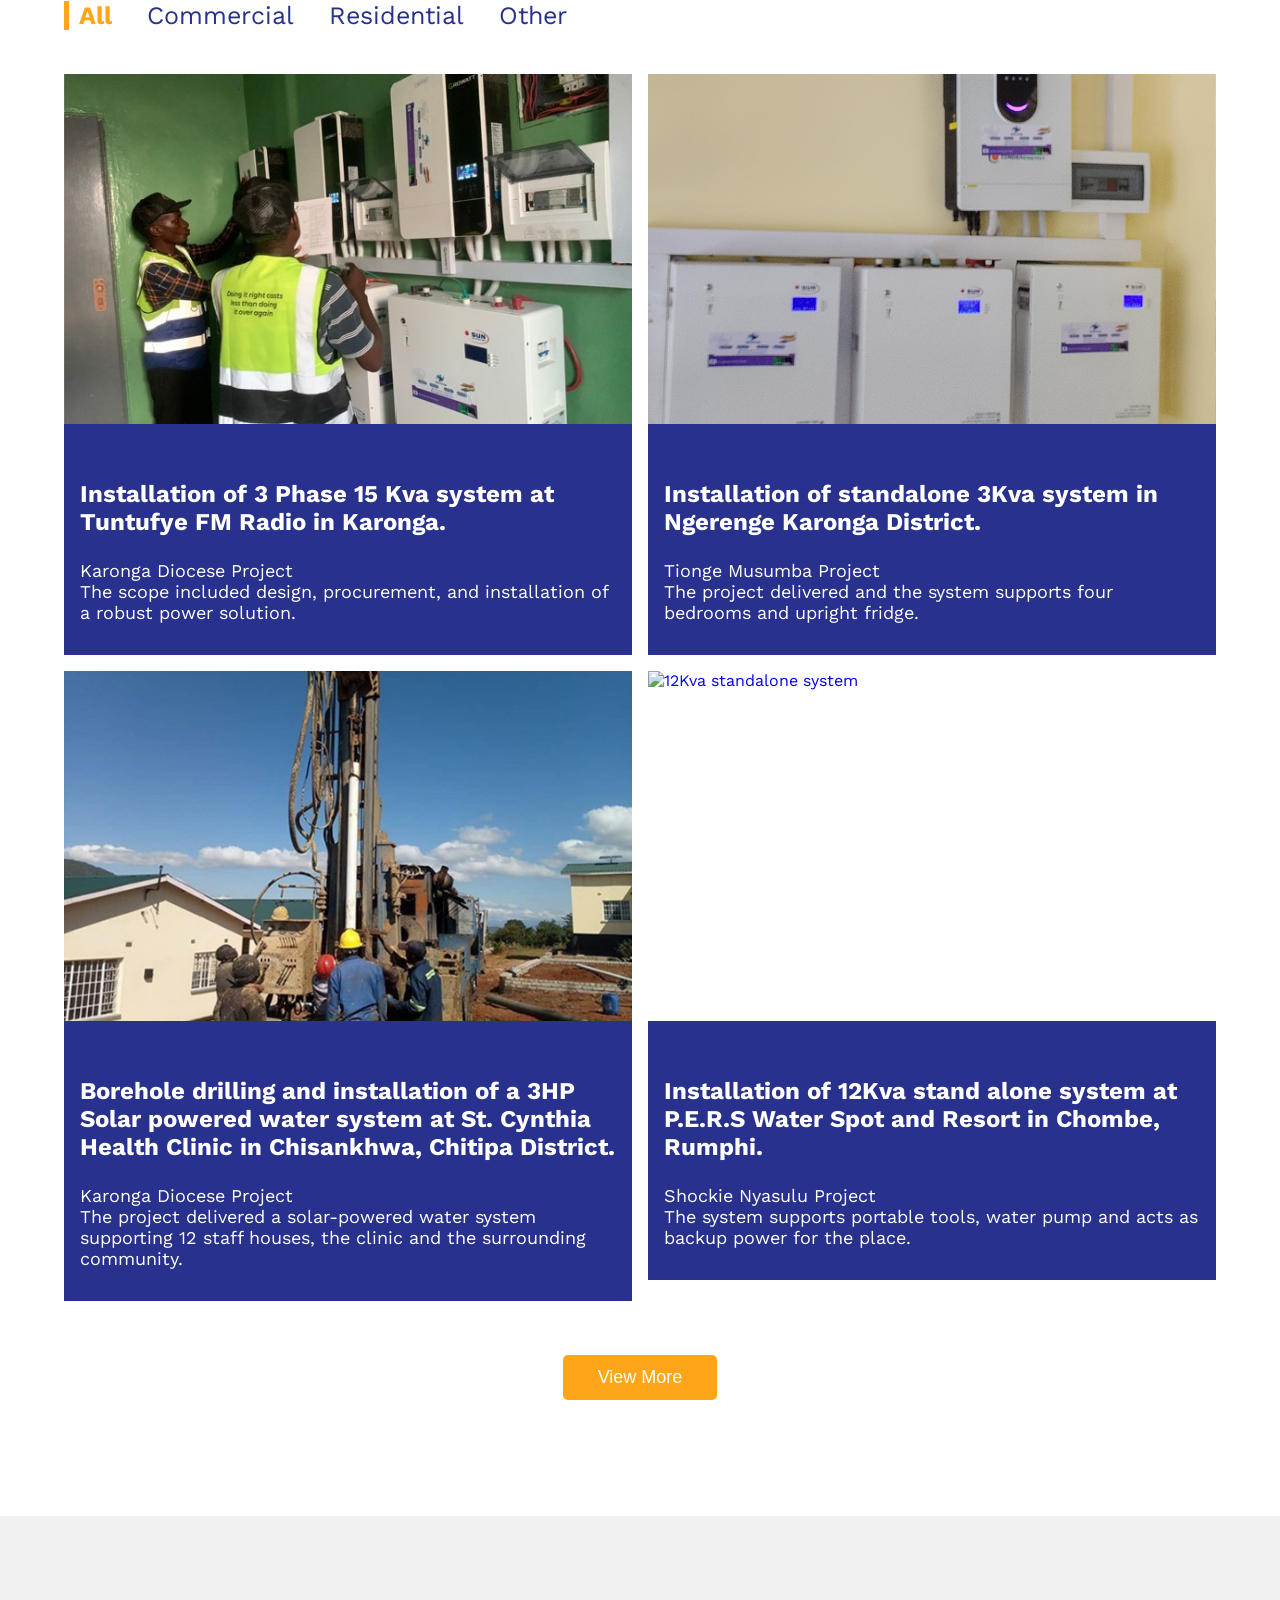
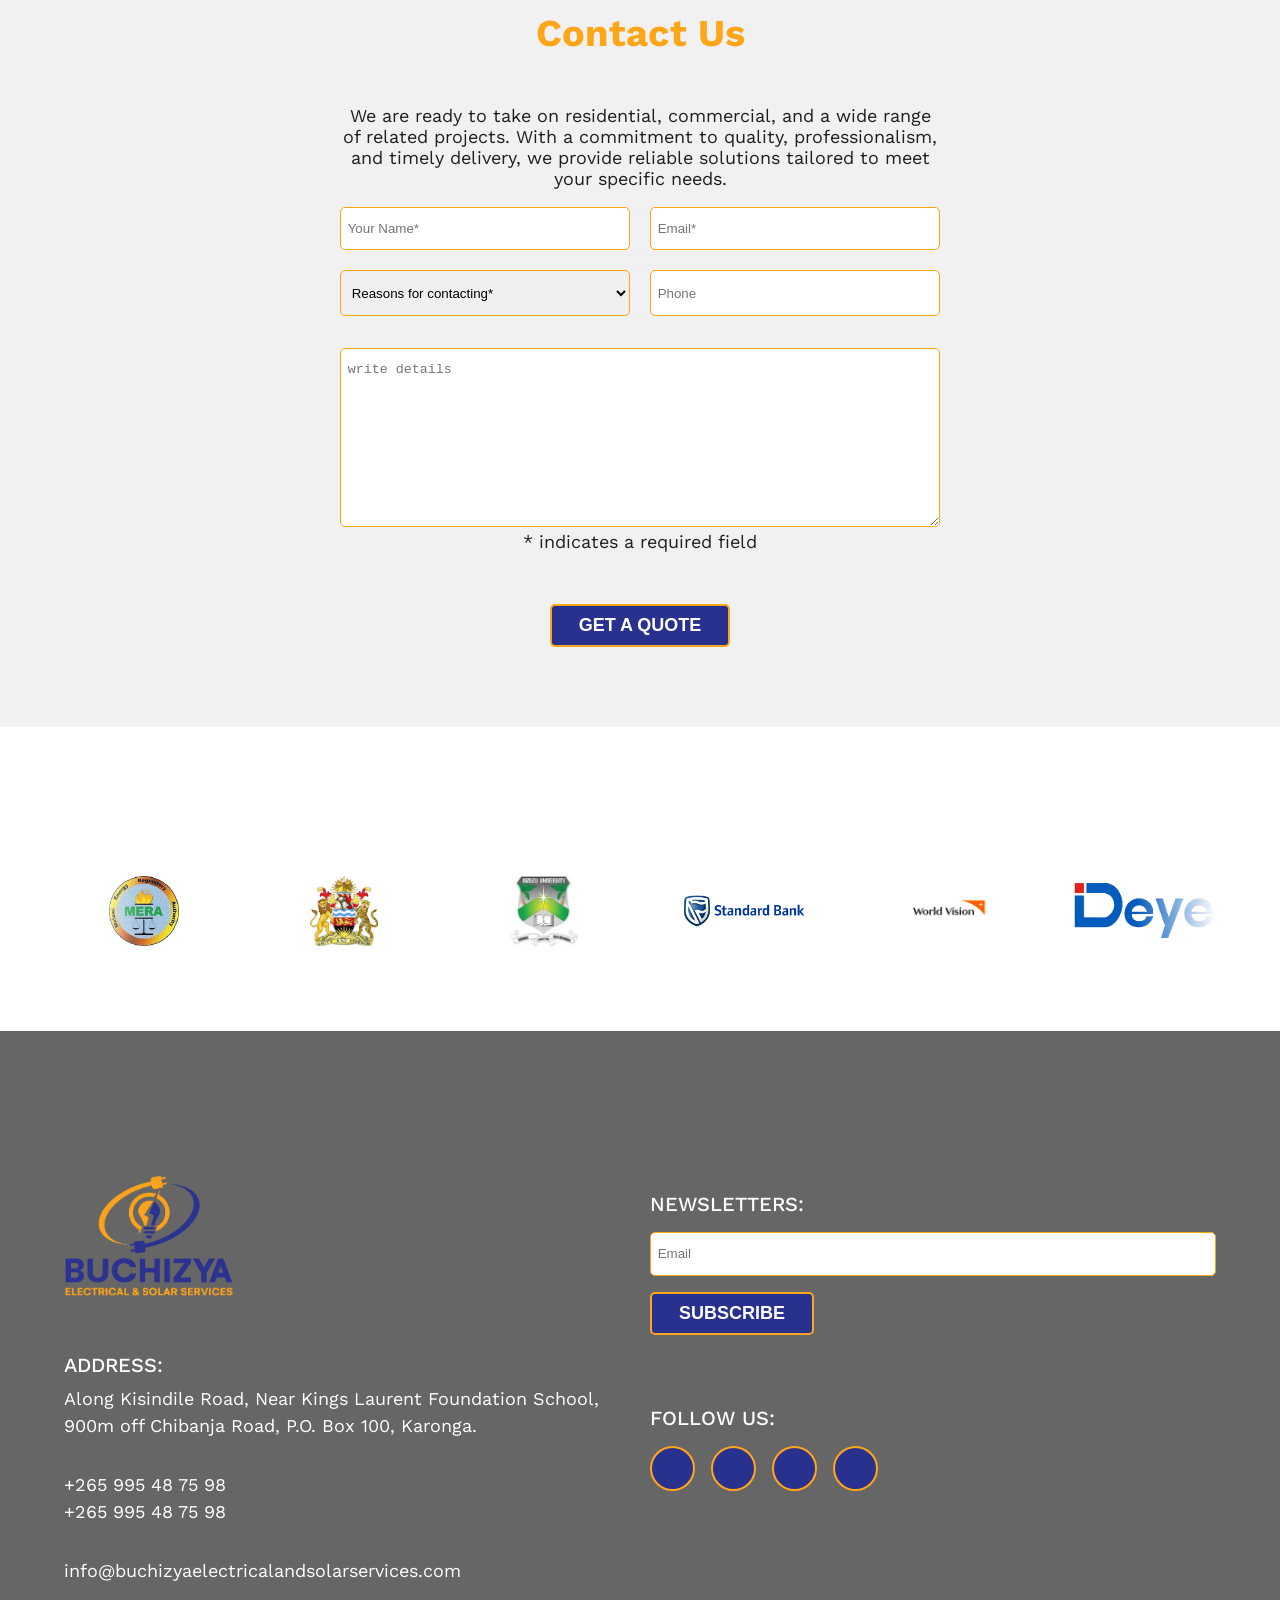
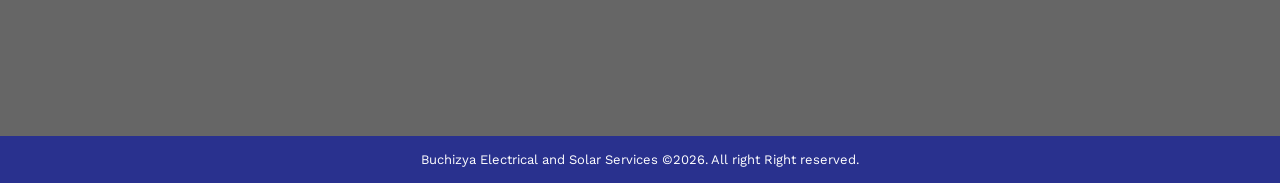
==== commit b7b14a6b: "first comit" ====
--- a/index.html
+++ b/index.html
@@ -51,8 +51,10 @@
                     <div class="row">
                         <div>
                             <h4>Recent Project</h4>
-                            <p>Installation of 5kva, back up system at LUSUBIRO Community care Karonga st. Marrys. </p><br>
-                            <p class="client">LUSUBIRO community care Project</p>
+                            <p>
+                                Installation of 8kva Solar System Supporting 2HP water pump, three staff houses and Clinic block. 
+                            </p><br>
+                            <p class="client">Zambwe Catholic Clinic in Chitipa.</p>
                         </div>
                     </div>
                 </div>
--- a/css/style.css
+++ b/css/style.css
@@ -576,7 +576,7 @@
         rgba(0,0,0,0.6),
         rgba(0,0,0,0.6)
     ),
-    url("../images/projects/consult.jpg");
+    url("../images/Projects/consult.jpg");
 
     background-position: center;
     background-repeat: no-repeat;
@@ -933,7 +933,7 @@
         rgba(0,0,0,0.6),
         rgba(0,0,0,0.6)
     ),
-    url("../images/projects/solar3.jpg");
+    url("../images/Projects/solar3.jpg");
 
     background-position: center;
     background-repeat: no-repeat;
